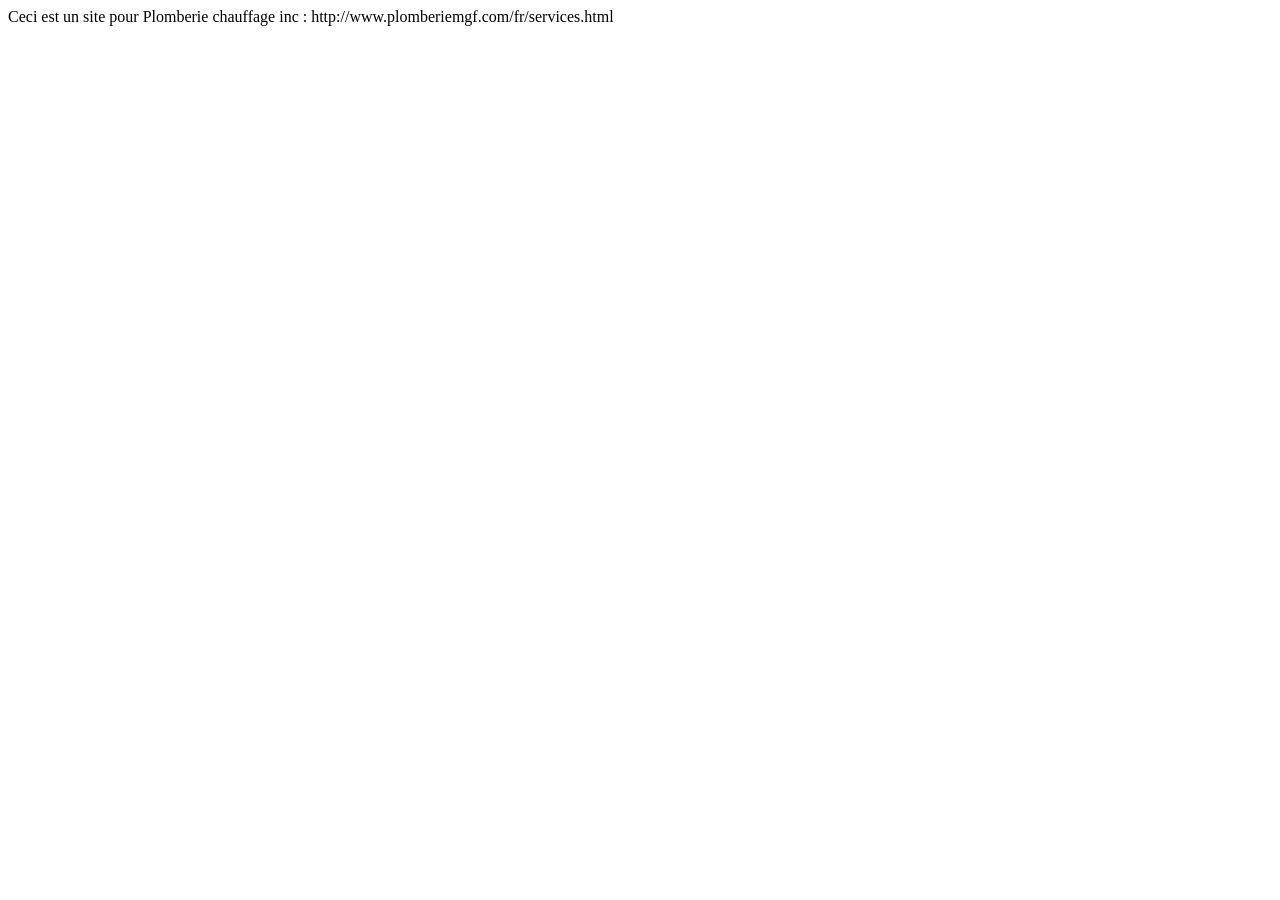
==== index.html @ c96b5747 "La base" ====
<!DOCTYPE html>
<html lang="en">
<head>
    <meta charset="UTF-8">
    <meta name="viewport" content="width=device-width, initial-scale=1.0">
    <title>Document</title>
    <link rel="stylesheet" href="index.css">
    
</head>
<body>
    Ceci est un site pour Plomberie chauffage inc : http://www.plomberiemgf.com/fr/services.html
<link rel="stylesheet" href="index.js">
</body>
</html>
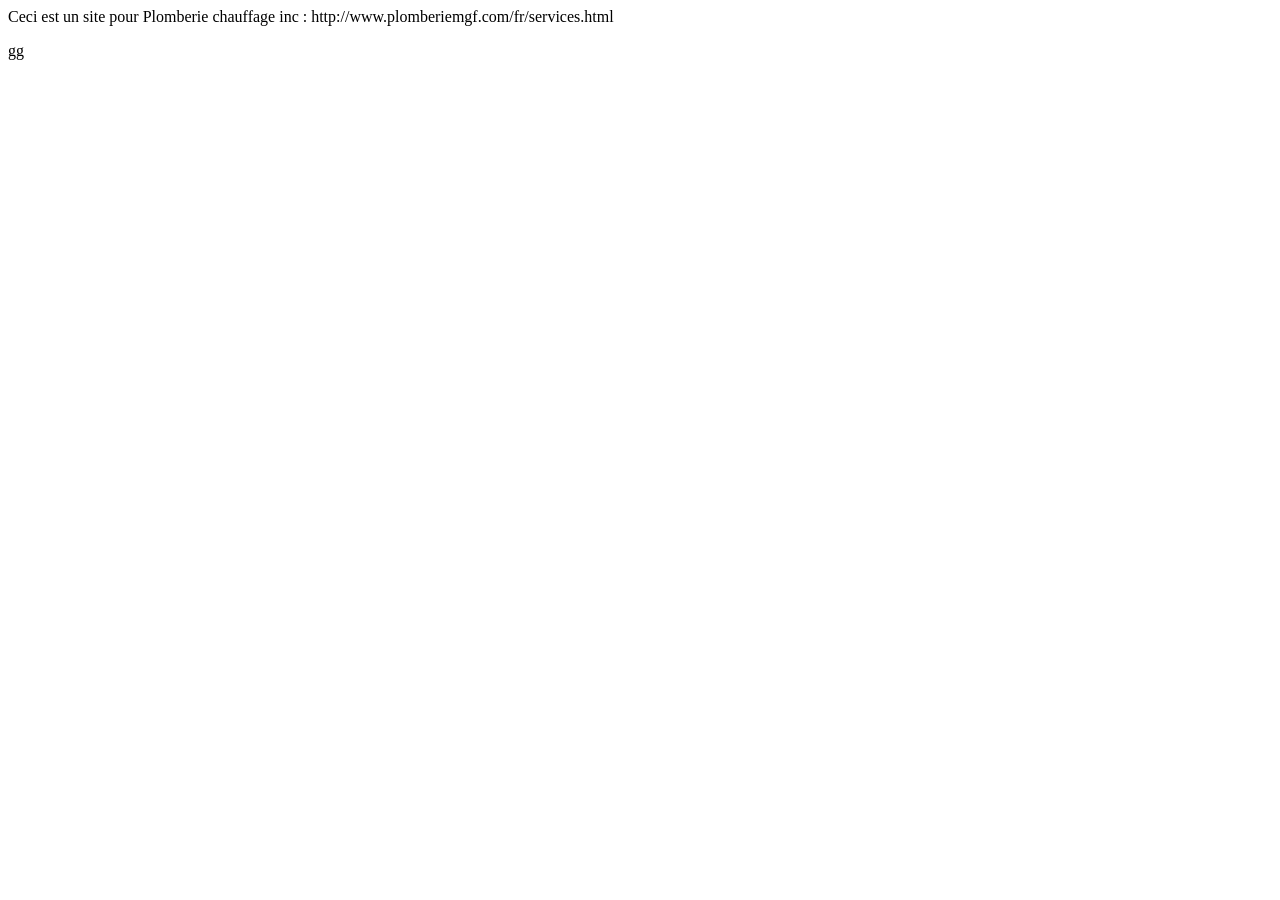
==== commit a20387b9: "test 1" ====
--- a/index.html
+++ b/index.html
@@ -10,5 +10,6 @@
 <body>
     Ceci est un site pour Plomberie chauffage inc : http://www.plomberiemgf.com/fr/services.html
 <link rel="stylesheet" href="index.js">
+<p>gg</p>
 </body>
 </html>
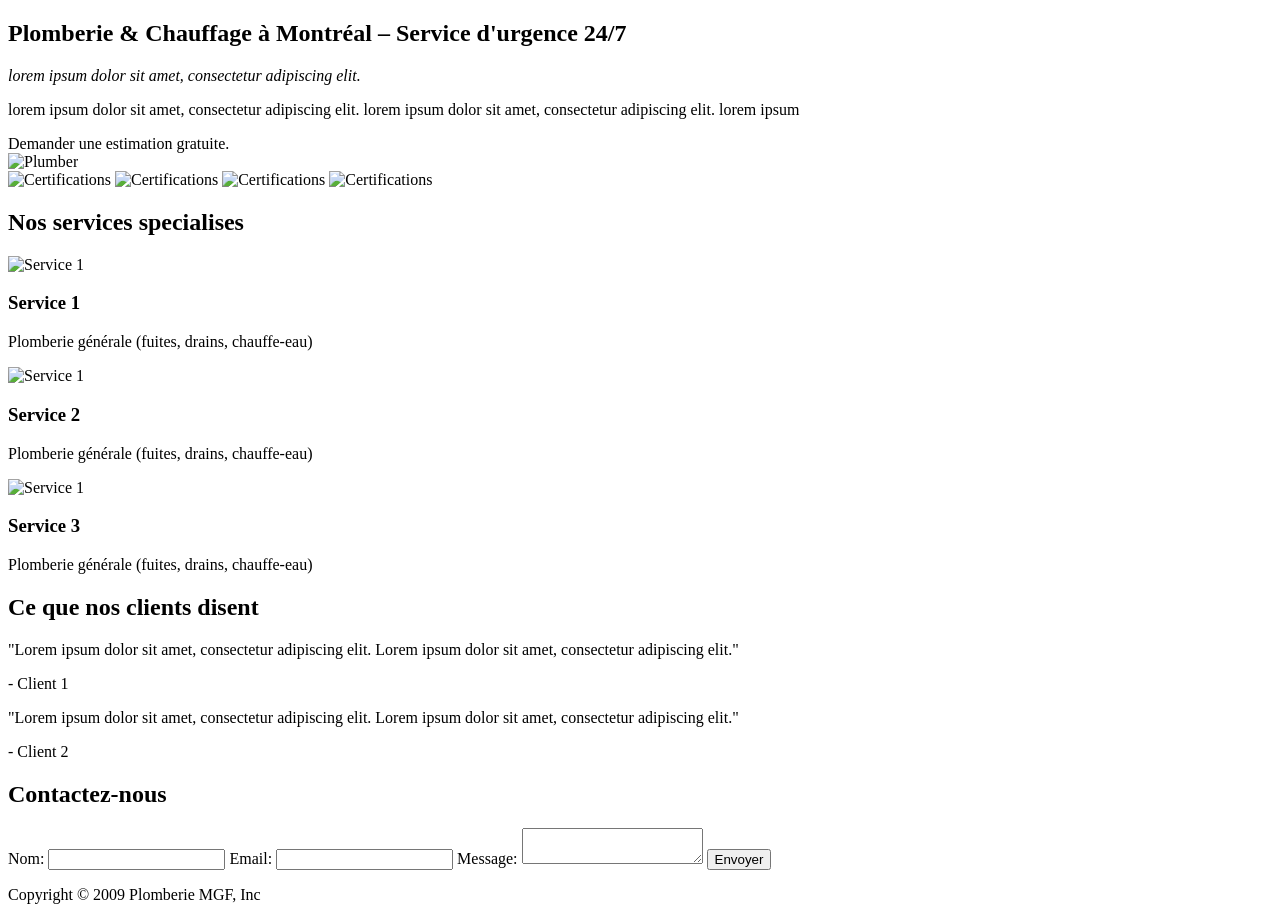
==== commit f45eae21: "Html Index recopie" ====
--- a/index.html
+++ b/index.html
@@ -1,15 +1,93 @@
-<!DOCTYPE html>
+﻿<!doctype html>
 <html lang="en">
-<head>
-    <meta charset="UTF-8">
-    <meta name="viewport" content="width=device-width, initial-scale=1.0">
+  <head>
+    <meta charset="UTF-8" />
+    <meta name="viewport" content="width=device-width, initial-scale=1.0" />
     <title>Document</title>
-    <link rel="stylesheet" href="index.css">
-    
-</head>
-<body>
-    Ceci est un site pour Plomberie chauffage inc : http://www.plomberiemgf.com/fr/services.html
-<link rel="stylesheet" href="index.js">
-<p>gg</p>
-</body>
-</html>+    <link rel="stylesheet" href="index.css" />
+  </head>
+  <body>
+    <!-- Information de base -->
+    <section class="information">
+      <h1>Plomberie & Chauffage à Montréal – Service d'urgence 24/7</h1>
+      <p>
+        <em> lorem ipsum dolor sit amet, consectetur adipiscing elit. </em>
+      </p>
+      <p>
+        lorem ipsum dolor sit amet, consectetur adipiscing elit. lorem ipsum
+        dolor sit amet, consectetur adipiscing elit. lorem ipsum
+      </p>
+      <div>Demander une estimation gratuite.</div>
+      <img src="images/plumber.jpg" alt="Plumber" />
+    </section>
+
+    <!-- Certifications -->
+    <div class="certifications">
+      <img src="images/certifications.jpg" alt="Certifications" />
+      <img src="images/certifications.jpg" alt="Certifications" />
+      <img src="images/certifications.jpg" alt="Certifications" />
+      <img src="images/certifications.jpg" alt="Certifications" />
+    </div>
+
+    <!-- Services -->
+    <div class="services">
+      <h2>Nos services specialises</h2>
+      <div class="service">
+        <img src="images/service1.jpg" alt="Service 1" />
+        <h3>Service 1</h3>
+        <p>Plomberie générale (fuites, drains, chauffe-eau)</p>
+      </div>
+      <div class="service">
+        <img src="images/service1.jpg" alt="Service 1" />
+        <h3>Service 2</h3>
+        <p>Plomberie générale (fuites, drains, chauffe-eau)</p>
+      </div>
+      <div class="service">
+        <img src="images/service1.jpg" alt="Service 1" />
+        <h3>Service 3</h3>
+        <p>Plomberie générale (fuites, drains, chauffe-eau)</p>
+      </div>
+    </div>
+
+    <!-- Temoignages -->
+    <div class="temoignages">
+      <h2>Ce que nos clients disent</h2>
+      <div class="temoignage">
+        <p>
+          "Lorem ipsum dolor sit amet, consectetur adipiscing elit. Lorem
+          ipsum dolor sit amet, consectetur adipiscing elit."
+        </p>
+        <p>- Client 1</p>
+      </div>
+      <div class="temoignage">
+        <p>
+          "Lorem ipsum dolor sit amet, consectetur adipiscing elit. Lorem
+          ipsum dolor sit amet, consectetur adipiscing elit."
+        </p>
+        <p>- Client 2</p>
+      </div>
+    </div>
+
+    <!-- Contact -->
+    <div class="contact">
+      <h2>Contactez-nous</h2>
+      <form>
+        <label for="name">Nom:</label>
+        <input type="text" id="name" name="name" required />
+
+        <label for="email">Email:</label>
+        <input type="email" id="email" name="email" required />
+
+        <label for="message">Message:</label>
+        <textarea id="message" name="message" required></textarea>
+
+        <button type="submit">Envoyer</button>
+      </form>
+    </div>
+
+    <!-- Footer -->
+    <footer>
+      <p>Copyright © 2009 Plomberie MGF, Inc</p>
+    <link rel="stylesheet" href="index.css" />
+  </body>
+</html>
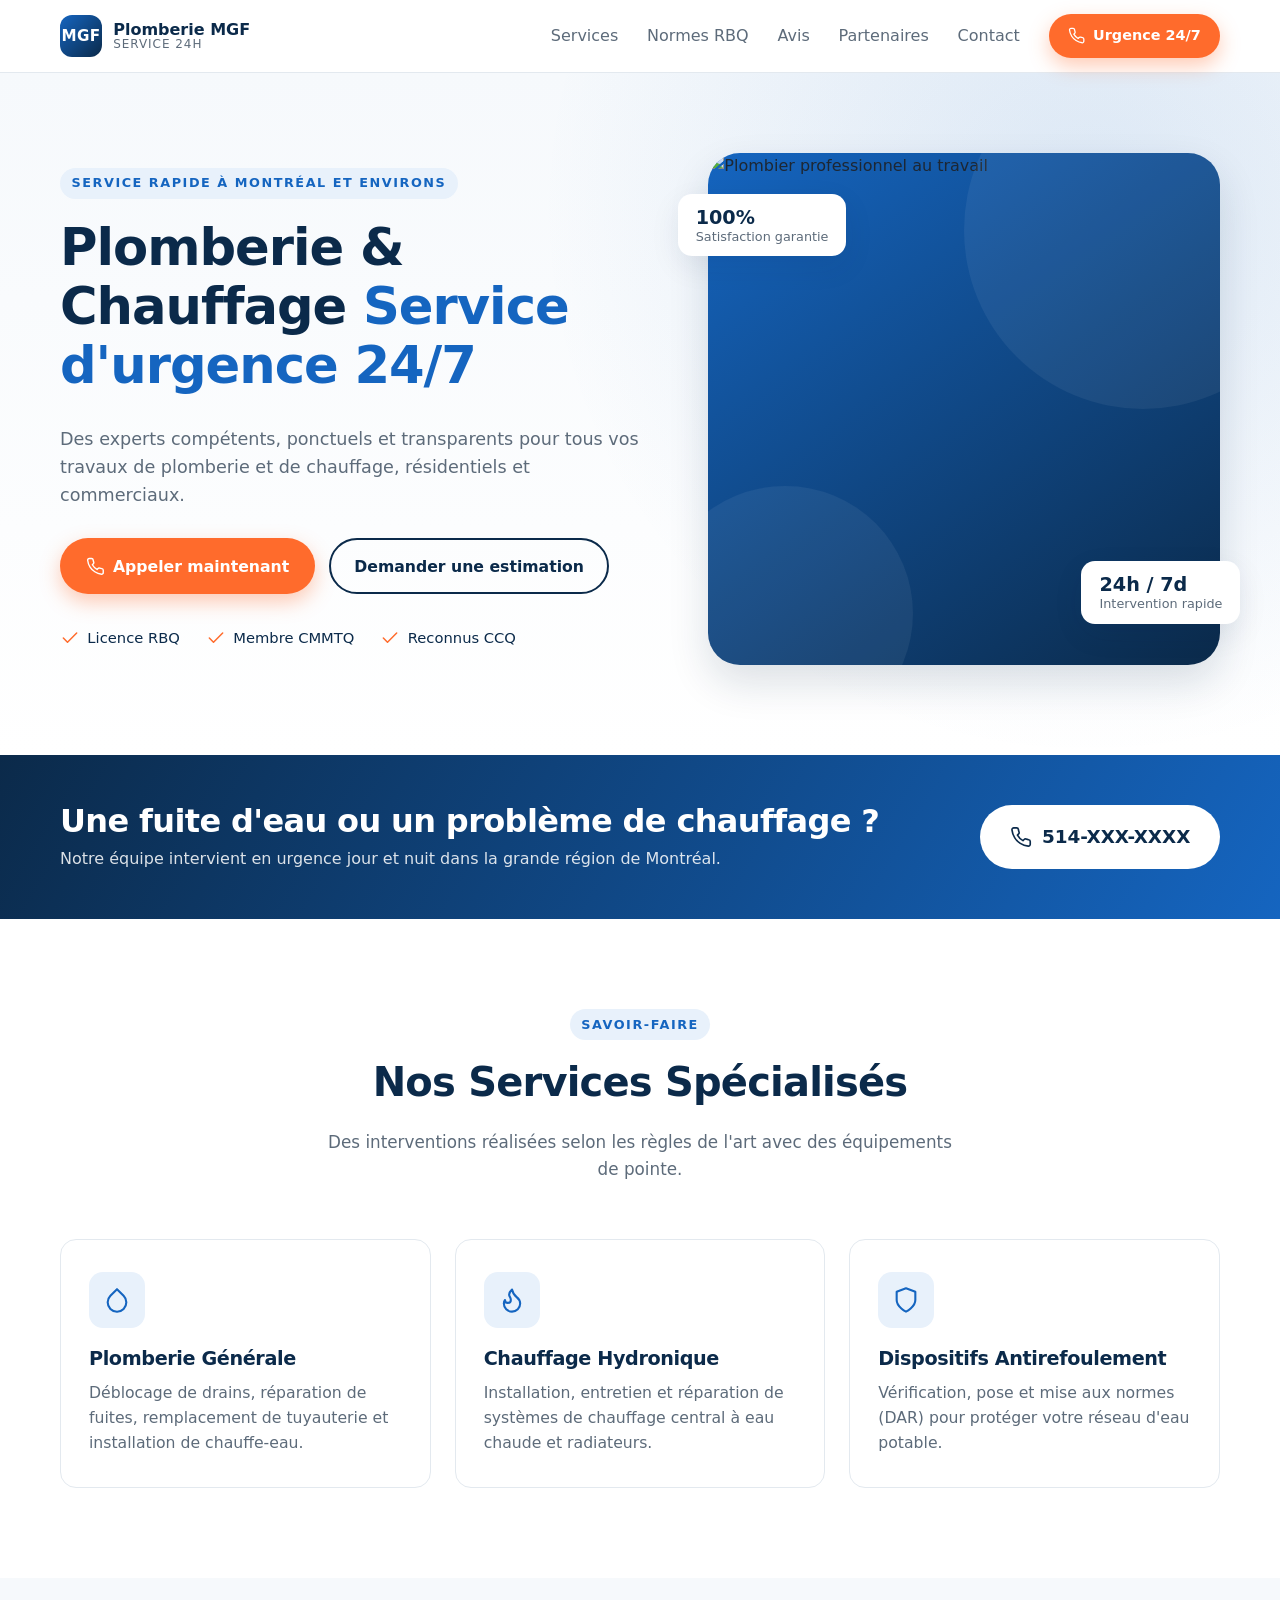
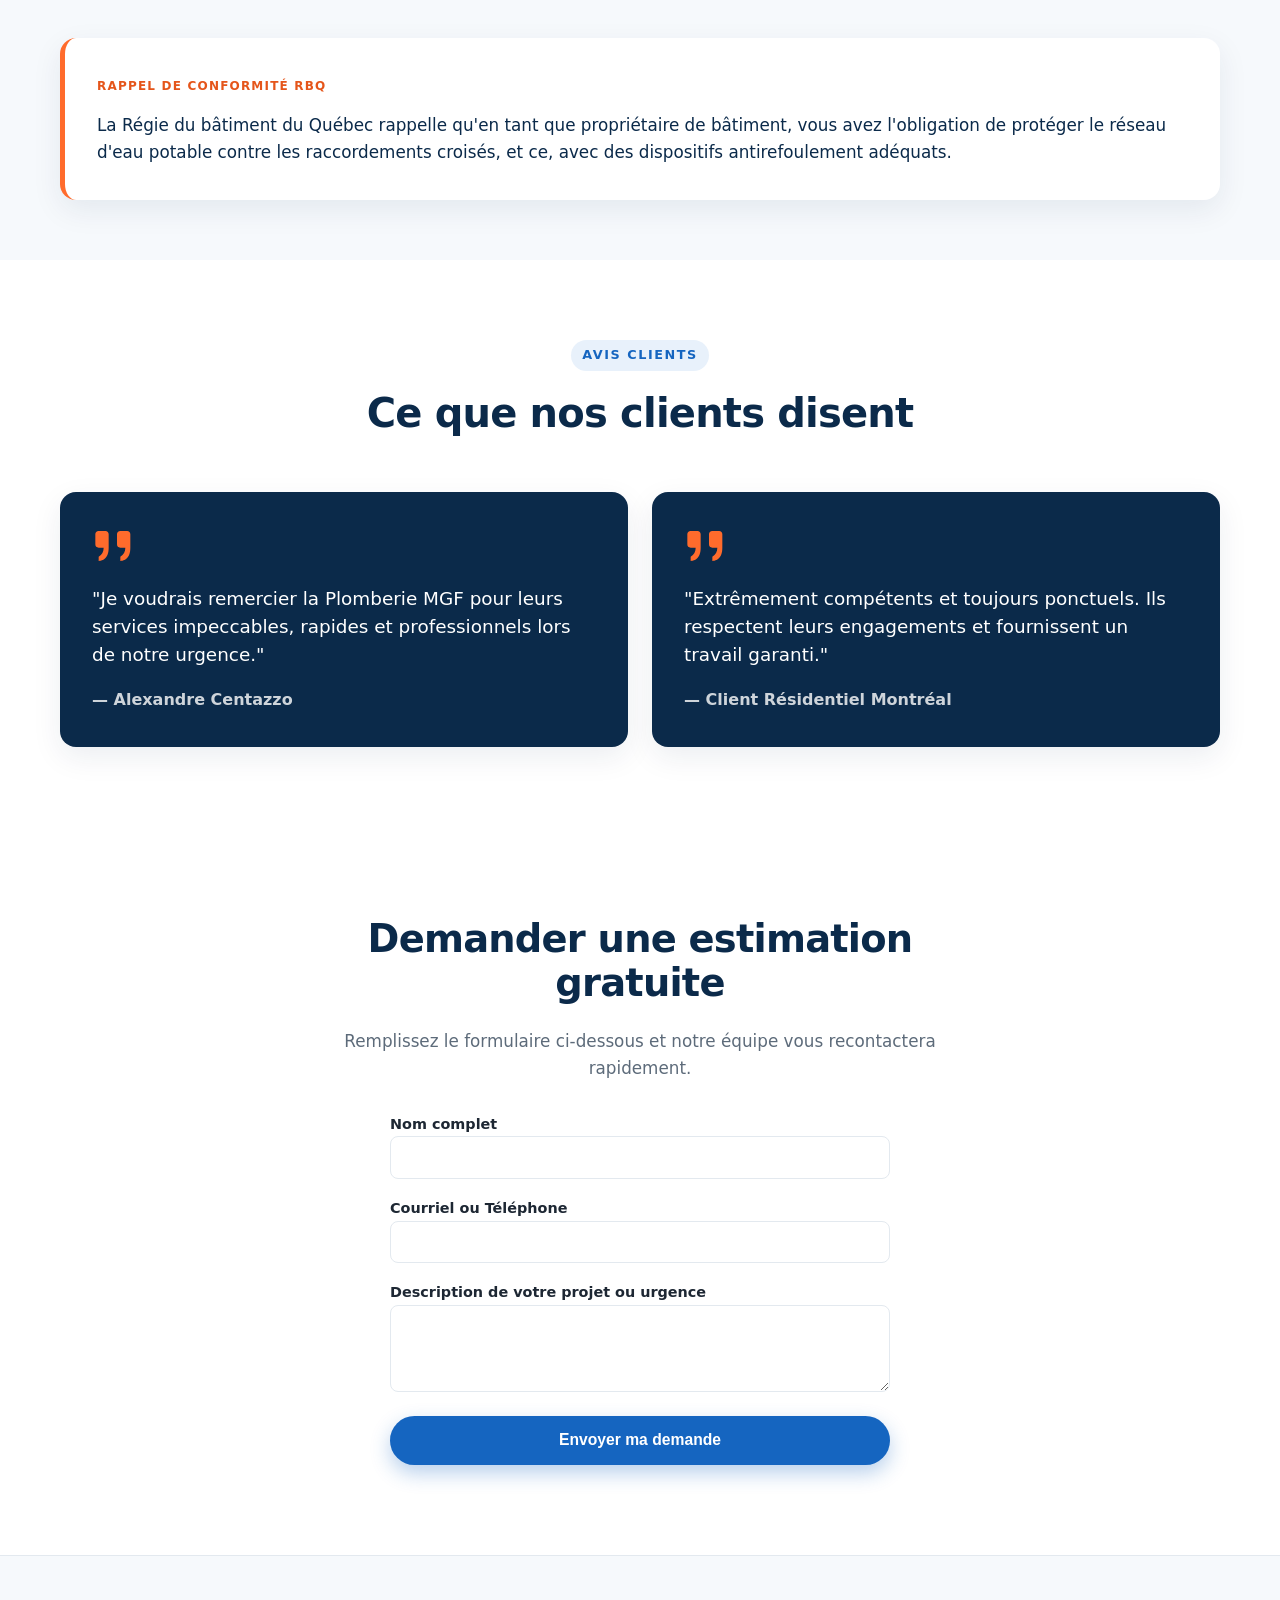
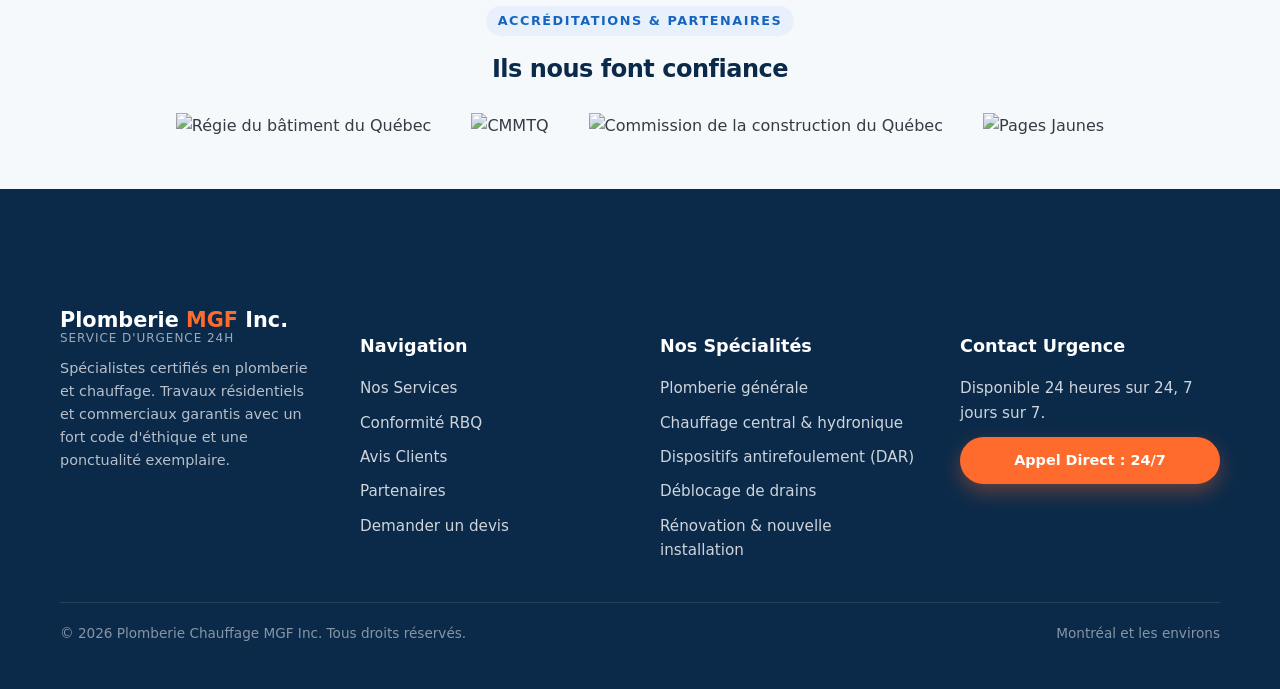
==== commit 7c234e2c: "V1-HTML et CSS" ====
--- a/index.html
+++ b/index.html
@@ -1,93 +1,566 @@
 ﻿<!doctype html>
-<html lang="en">
+<html lang="fr">
   <head>
     <meta charset="UTF-8" />
     <meta name="viewport" content="width=device-width, initial-scale=1.0" />
-    <title>Document</title>
-    <link rel="stylesheet" href="index.css" />
+    <title>Plomberie Chauffage MGF | Urgence 24/7 à Montréal</title>
+    <link rel="stylesheet" href="styles.css" />
   </head>
   <body>
-    <!-- Information de base -->
-    <section class="information">
-      <h1>Plomberie & Chauffage à Montréal – Service d'urgence 24/7</h1>
-      <p>
-        <em> lorem ipsum dolor sit amet, consectetur adipiscing elit. </em>
-      </p>
-      <p>
-        lorem ipsum dolor sit amet, consectetur adipiscing elit. lorem ipsum
-        dolor sit amet, consectetur adipiscing elit. lorem ipsum
-      </p>
-      <div>Demander une estimation gratuite.</div>
-      <img src="images/plumber.jpg" alt="Plumber" />
-    </section>
-
-    <!-- Certifications -->
-    <div class="certifications">
-      <img src="images/certifications.jpg" alt="Certifications" />
-      <img src="images/certifications.jpg" alt="Certifications" />
-      <img src="images/certifications.jpg" alt="Certifications" />
-      <img src="images/certifications.jpg" alt="Certifications" />
-    </div>
-
-    <!-- Services -->
-    <div class="services">
-      <h2>Nos services specialises</h2>
-      <div class="service">
-        <img src="images/service1.jpg" alt="Service 1" />
-        <h3>Service 1</h3>
-        <p>Plomberie générale (fuites, drains, chauffe-eau)</p>
-      </div>
-      <div class="service">
-        <img src="images/service1.jpg" alt="Service 1" />
-        <h3>Service 2</h3>
-        <p>Plomberie générale (fuites, drains, chauffe-eau)</p>
-      </div>
-      <div class="service">
-        <img src="images/service1.jpg" alt="Service 1" />
-        <h3>Service 3</h3>
-        <p>Plomberie générale (fuites, drains, chauffe-eau)</p>
-      </div>
-    </div>
-
-    <!-- Temoignages -->
-    <div class="temoignages">
-      <h2>Ce que nos clients disent</h2>
-      <div class="temoignage">
+    <!-- EN-TÊTE -->
+    <!-- EN-TÊTE -->
+    <header class="site-header">
+      <div class="container header-inner">
+        <a href="#" class="logo">
+          <div class="logo-mark">MGF</div>
+          <div class="logo-text">
+            Plomberie MGF
+            <small>Service 24H</small>
+          </div>
+        </a>
+
+        <input type="checkbox" id="menu-toggle" class="menu-toggle" />
+        <label for="menu-toggle" class="burger" aria-label="Menu">
+          <span></span>
+        </label>
+
+        <!-- Les liens de navigation redirigent vers les ID de chaque section -->
+        <nav class="nav">
+          <a href="services.html">Services</a>
+          <a href="#rbq">Normes RBQ</a>
+          <a href="#temoignages">Avis</a>
+          <a href="#partenaires">Partenaires</a>
+          <a href="#contact">Contact</a>
+          <a href="tel:5140000000" class="btn btn-accent nav-cta">
+            <svg viewBox="0 0 24 24">
+              <path
+                d="M22 16.92v3a2 2 0 0 1-2.18 2 19.79 19.79 0 0 1-8.63-3.07 19.5 19.5 0 0 1-6-6 19.79 19.79 0 0 1-3.07-8.67A2 2 0 0 1 4.11 2h3a2 2 0 0 1 2 1.72 12.84 12.84 0 0 0 .7 2.81 2 2 0 0 1-.45 2.11L8.09 9.91a16 16 0 0 0 6 6l1.27-1.27a2 2 0 0 1 2.11-.45 12.84 12.84 0 0 0 2.81.7A2 2 0 0 1 22 16.92z"
+              />
+            </svg>
+            Urgence 24/7
+          </a>
+        </nav>
+      </div>
+    </header>
+
+    <!-- HERO SECTION -->
+    <section class="hero">
+      <div class="container hero-inner">
+        <div class="hero-text">
+          <span class="eyebrow">Service rapide à Montréal et environs</span>
+          <h1>Plomberie & Chauffage <span>Service d'urgence 24/7</span></h1>
+          <p>
+            Des experts compétents, ponctuels et transparents pour tous vos
+            travaux de plomberie et de chauffage, résidentiels et commerciaux.
+          </p>
+          <div class="hero-actions">
+            <a href="tel:5140000000" class="btn btn-accent">
+              <svg viewBox="0 0 24 24">
+                <path
+                  d="M22 16.92v3a2 2 0 0 1-2.18 2 19.79 19.79 0 0 1-8.63-3.07 19.5 19.5 0 0 1-6-6 19.79 19.79 0 0 1-3.07-8.67A2 2 0 0 1 4.11 2h3a2 2 0 0 1 2 1.72 12.84 12.84 0 0 0 .7 2.81 2 2 0 0 1-.45 2.11L8.09 9.91a16 16 0 0 0 6 6l1.27-1.27a2 2 0 0 1 2.11-.45 12.84 12.84 0 0 0 2.81.7A2 2 0 0 1 22 16.92z"
+                />
+              </svg>
+              Appeler maintenant
+            </a>
+            <a href="#contact" class="btn btn-ghost">Demander une estimation</a>
+          </div>
+          <ul class="hero-badges">
+            <li>
+              <svg viewBox="0 0 24 24">
+                <polyline points="20 6 9 17 4 12" />
+              </svg>
+              Licence RBQ
+            </li>
+            <li>
+              <svg viewBox="0 0 24 24">
+                <polyline points="20 6 9 17 4 12" />
+              </svg>
+              Membre CMMTQ
+            </li>
+            <li>
+              <svg viewBox="0 0 24 24">
+                <polyline points="20 6 9 17 4 12" />
+              </svg>
+              Reconnus CCQ
+            </li>
+          </ul>
+        </div>
+
+        <div class="hero-visual">
+          <div class="hero-card">
+            <img
+              src="http://www.plomberiemgf.com/images/home_img.jpg"
+              alt="Plombier professionnel au travail"
+            />
+          </div>
+          <div class="float-card float-top">
+            <strong>100%</strong>
+            <span>Satisfaction garantie</span>
+          </div>
+          <div class="float-card float-bottom">
+            <strong>24h / 7d</strong>
+            <span>Intervention rapide</span>
+          </div>
+        </div>
+      </div>
+    </section>
+
+    <!-- BANDEAU D'URGENCE -->
+    <section class="emergency">
+      <div class="container emergency-inner">
+        <div>
+          <h2>Une fuite d'eau ou un problème de chauffage ?</h2>
+          <p>
+            Notre équipe intervient en urgence jour et nuit dans la grande
+            région de Montréal.
+          </p>
+        </div>
+        <a href="tel:5140000000" class="btn btn-light">
+          <svg viewBox="0 0 24 24">
+            <path
+              d="M22 16.92v3a2 2 0 0 1-2.18 2 19.79 19.79 0 0 1-8.63-3.07 19.5 19.5 0 0 1-6-6 19.79 19.79 0 0 1-3.07-8.67A2 2 0 0 1 4.11 2h3a2 2 0 0 1 2 1.72 12.84 12.84 0 0 0 .7 2.81 2 2 0 0 1-.45 2.11L8.09 9.91a16 16 0 0 0 6 6l1.27-1.27a2 2 0 0 1 2.11-.45 12.84 12.84 0 0 0 2.81.7A2 2 0 0 1 22 16.92z"
+            />
+          </svg>
+          514-XXX-XXXX
+        </a>
+      </div>
+    </section>
+
+    <!-- SERVICES -->
+    <section id="services" class="services">
+      <div class="container">
+        <div class="section-head">
+          <span class="eyebrow">Savoir-faire</span>
+          <h2>Nos Services Spécialisés</h2>
+          <p>
+            Des interventions réalisées selon les règles de l'art avec des
+            équipements de pointe.
+          </p>
+        </div>
+
+        <div class="grid">
+          <article class="card">
+            <div class="icon">
+              <svg viewBox="0 0 24 24">
+                <path d="M12 2.69l5.66 5.66a8 8 0 1 1-11.31 0z" />
+              </svg>
+            </div>
+            <h3>Plomberie Générale</h3>
+            <p>
+              Déblocage de drains, réparation de fuites, remplacement de
+              tuyauterie et installation de chauffe-eau.
+            </p>
+          </article>
+
+          <article class="card">
+            <div class="icon">
+              <svg viewBox="0 0 24 24">
+                <path
+                  d="M8.5 14.5A2.5 2.5 0 0 0 11 12c0-1.38-.5-2-1-3-1.072-2.143-.224-4.054 2-6 .5 2.5 2 4.9 4 6.5 2 1.6 3 3.5 3 5.5a7 7 0 1 1-14 0c0-1.153.433-2.294 1-3a2.5 2.5 0 0 0 2.5 2.5z"
+                />
+              </svg>
+            </div>
+            <h3>Chauffage Hydronique</h3>
+            <p>
+              Installation, entretien et réparation de systèmes de chauffage
+              central à eau chaude et radiateurs.
+            </p>
+          </article>
+
+          <article class="card">
+            <div class="icon">
+              <svg viewBox="0 0 24 24">
+                <path d="M12 22s8-4 8-10V5l-8-3-8 3v7c0 6 8 10 8 10z" />
+              </svg>
+            </div>
+            <h3>Dispositifs Antirefoulement</h3>
+            <p>
+              Vérification, pose et mise aux normes (DAR) pour protéger votre
+              réseau d'eau potable.
+            </p>
+          </article>
+        </div>
+      </div>
+    </section>
+
+    <!-- SECTION 1 SEPAREE : RAPPEL ET CONFORMITÉ RBQ -->
+    <section
+      id="rbq"
+      class="info"
+      style="padding: 60px 0; background: var(--bg)"
+    >
+      <div class="container">
+        <div class="notice">
+          <span class="notice-tag">Rappel de conformité RBQ</span>
+          <p>
+            La Régie du bâtiment du Québec rappelle qu'en tant que propriétaire
+            de bâtiment, vous avez l'obligation de protéger le réseau d'eau
+            potable contre les raccordements croisés, et ce, avec des
+            dispositifs antirefoulement adéquats.
+          </p>
+        </div>
+      </div>
+    </section>
+
+    <!-- SECTION 2 SEPAREE : AVIS CLIENTS / TÉMOIGNAGES -->
+    <section id="temoignages" style="padding: 80px 0; background: var(--white)">
+      <div class="container">
+        <div class="section-head">
+          <span class="eyebrow">Avis Clients</span>
+          <h2>Ce que nos clients disent</h2>
+        </div>
+        <div
+          style="
+            display: grid;
+            grid-template-columns: repeat(auto-fit, minmax(300px, 1fr));
+            gap: 24px;
+          "
+        >
+          <figure class="testimonial">
+            <svg class="quote-mark" viewBox="0 0 24 24">
+              <path
+                d="M3 21c3 0 7-1 7-8V5c0-1.25-.756-2.017-2-2H4c-1.25 0-2 .75-2 2v6c0 1.25.75 2 2 2h3c0 2.5-1 4-3 5.5V21zm13 0c3 0 7-1 7-8V5c0-1.25-.757-2.017-2-2h-4c-1.25 0-2 .75-2 2v6c0 1.25.75 2 2 2h3c0 2.5-1 4-3 5.5V21z"
+              />
+            </svg>
+            <blockquote>
+              "Je voudrais remercier la Plomberie MGF pour leurs services
+              impeccables, rapides et professionnels lors de notre urgence."
+            </blockquote>
+            <figcaption>Alexandre Centazzo</figcaption>
+          </figure>
+
+          <figure class="testimonial">
+            <svg class="quote-mark" viewBox="0 0 24 24">
+              <path
+                d="M3 21c3 0 7-1 7-8V5c0-1.25-.756-2.017-2-2H4c-1.25 0-2 .75-2 2v6c0 1.25.75 2 2 2h3c0 2.5-1 4-3 5.5V21zm13 0c3 0 7-1 7-8V5c0-1.25-.757-2.017-2-2h-4c-1.25 0-2 .75-2 2v6c0 1.25.75 2 2 2h3c0 2.5-1 4-3 5.5V21z"
+              />
+            </svg>
+            <blockquote>
+              "Extrêmement compétents et toujours ponctuels. Ils respectent
+              leurs engagements et fournissent un travail garanti."
+            </blockquote>
+            <figcaption>Client Résidentiel Montréal</figcaption>
+          </figure>
+        </div>
+      </div>
+    </section>
+
+    <!-- FORMULAIRE DE CONTACT -->
+    <section id="contact" class="cta">
+      <div class="container cta-inner">
+        <h2>Demander une estimation gratuite</h2>
         <p>
-          "Lorem ipsum dolor sit amet, consectetur adipiscing elit. Lorem
-          ipsum dolor sit amet, consectetur adipiscing elit."
+          Remplissez le formulaire ci-dessous et notre équipe vous recontactera
+          rapidement.
         </p>
-        <p>- Client 1</p>
-      </div>
-      <div class="temoignage">
-        <p>
-          "Lorem ipsum dolor sit amet, consectetur adipiscing elit. Lorem
-          ipsum dolor sit amet, consectetur adipiscing elit."
-        </p>
-        <p>- Client 2</p>
-      </div>
-    </div>
-
-    <!-- Contact -->
-    <div class="contact">
-      <h2>Contactez-nous</h2>
-      <form>
-        <label for="name">Nom:</label>
-        <input type="text" id="name" name="name" required />
-
-        <label for="email">Email:</label>
-        <input type="email" id="email" name="email" required />
-
-        <label for="message">Message:</label>
-        <textarea id="message" name="message" required></textarea>
-
-        <button type="submit">Envoyer</button>
-      </form>
-    </div>
-
-    <!-- Footer -->
-    <footer>
-      <p>Copyright © 2009 Plomberie MGF, Inc</p>
-    <link rel="stylesheet" href="index.css" />
+
+        <form
+          style="
+            display: grid;
+            gap: 1rem;
+            text-align: left;
+            max-width: 500px;
+            margin: 0 auto;
+          "
+        >
+          <div>
+            <label for="name" style="font-weight: 600; font-size: 0.9rem"
+              >Nom complet</label
+            >
+            <input
+              type="text"
+              id="name"
+              name="name"
+              required
+              style="
+                width: 100%;
+                padding: 0.8rem;
+                border-radius: 8px;
+                border: 1px solid var(--line);
+                font-family: inherit;
+              "
+            />
+          </div>
+
+          <div>
+            <label for="email" style="font-weight: 600; font-size: 0.9rem"
+              >Courriel ou Téléphone</label
+            >
+            <input
+              type="email"
+              id="email"
+              name="email"
+              required
+              style="
+                width: 100%;
+                padding: 0.8rem;
+                border-radius: 8px;
+                border: 1px solid var(--line);
+                font-family: inherit;
+              "
+            />
+          </div>
+
+          <div>
+            <label for="message" style="font-weight: 600; font-size: 0.9rem"
+              >Description de votre projet ou urgence</label
+            >
+            <textarea
+              id="message"
+              name="message"
+              rows="4"
+              required
+              style="
+                width: 100%;
+                padding: 0.8rem;
+                border-radius: 8px;
+                border: 1px solid var(--line);
+                font-family: inherit;
+              "
+            ></textarea>
+          </div>
+
+          <button
+            type="submit"
+            class="btn btn-primary"
+            style="justify-content: center; width: 100%"
+          >
+            Envoyer ma demande
+          </button>
+        </form>
+      </div>
+    </section>
+
+    <!-- SECTION PARTENAIRES ET ACCRÉDITATIONS (JUSTE AVANT LE FOOTER) -->
+    <section
+      id="partenaires"
+      style="
+        padding: 50px 0;
+        background: var(--bg);
+        border-top: 1px solid var(--line);
+      "
+    >
+      <div class="container">
+        <div class="section-head" style="margin-bottom: 30px">
+          <span class="eyebrow">Accréditations & Partenaires</span>
+          <h3 style="font-size: 1.5rem">Ils nous font confiance</h3>
+        </div>
+        <div
+          style="
+            display: flex;
+            flex-wrap: wrap;
+            justify-content: center;
+            align-items: center;
+            gap: 40px;
+            filter: grayscale(20%);
+            opacity: 0.9;
+          "
+        >
+          <img
+            src="http://www.plomberiemgf.com/images/logo_rbq.jpg"
+            alt="Régie du bâtiment du Québec"
+            style="max-height: 60px; object-fit: contain"
+          />
+          <img
+            src="http://www.plomberiemgf.com/images/logo_cmmtq.jpg"
+            alt="CMMTQ"
+            style="max-height: 60px; object-fit: contain"
+          />
+          <img
+            src="http://www.plomberiemgf.com/images/logo_ccq.jpg"
+            alt="Commission de la construction du Québec"
+            style="max-height: 60px; object-fit: contain"
+          />
+          <img
+            src="http://www.plomberiemgf.com/images/yellowpages.jpg"
+            alt="Pages Jaunes"
+            style="max-height: 60px; object-fit: contain"
+          />
+        </div>
+      </div>
+    </section>
+
+    <!-- NOUVEAU PIED DE PAGE MODERNE ET ÉLÉGANT -->
+    <footer class="site-footer">
+      <div class="container" style="padding: 60px 0 30px">
+        <div
+          style="
+            display: grid;
+            grid-template-columns: repeat(auto-fit, minmax(220px, 1fr));
+            gap: 40px;
+            margin-bottom: 40px;
+          "
+        >
+          <!-- Colonne 1 : Entreprise -->
+          <div>
+            <div
+              class="logo-text"
+              style="
+                color: var(--white);
+                font-size: 1.3rem;
+                margin-bottom: 12px;
+              "
+            >
+              Plomberie <span style="color: var(--accent)">MGF</span> Inc.
+              <small style="color: rgba(255, 255, 255, 0.6)"
+                >Service d'urgence 24H</small
+              >
+            </div>
+            <p
+              style="
+                font-size: 0.9rem;
+                line-height: 1.6;
+                color: rgba(255, 255, 255, 0.7);
+              "
+            >
+              Spécialistes certifiés en plomberie et chauffage. Travaux
+              résidentiels et commerciaux garantis avec un fort code d'éthique
+              et une ponctualité exemplaire.
+            </p>
+          </div>
+
+          <!-- Colonne 2 : Liens rapides -->
+          <div>
+            <h4
+              style="
+                color: var(--white);
+                font-size: 1.1rem;
+                margin-bottom: 16px;
+              "
+            >
+              Navigation
+            </h4>
+            <ul
+              style="
+                list-style: none;
+                padding: 0;
+                margin: 0;
+                display: grid;
+                gap: 10px;
+                font-size: 0.95rem;
+              "
+            >
+              <li>
+                <a
+                  href="#services"
+                  style="color: rgba(255, 255, 255, 0.8); text-decoration: none"
+                  >Nos Services</a
+                >
+              </li>
+              <li>
+                <a
+                  href="#rbq"
+                  style="color: rgba(255, 255, 255, 0.8); text-decoration: none"
+                  >Conformité RBQ</a
+                >
+              </li>
+              <li>
+                <a
+                  href="#temoignages"
+                  style="color: rgba(255, 255, 255, 0.8); text-decoration: none"
+                  >Avis Clients</a
+                >
+              </li>
+              <li>
+                <a
+                  href="#partenaires"
+                  style="color: rgba(255, 255, 255, 0.8); text-decoration: none"
+                  >Partenaires</a
+                >
+              </li>
+              <li>
+                <a
+                  href="#contact"
+                  style="color: rgba(255, 255, 255, 0.8); text-decoration: none"
+                  >Demander un devis</a
+                >
+              </li>
+            </ul>
+          </div>
+
+          <!-- Colonne 3 : Services -->
+          <div>
+            <h4
+              style="
+                color: var(--white);
+                font-size: 1.1rem;
+                margin-bottom: 16px;
+              "
+            >
+              Nos Spécialités
+            </h4>
+            <ul
+              style="
+                list-style: none;
+                padding: 0;
+                margin: 0;
+                display: grid;
+                gap: 10px;
+                font-size: 0.95rem;
+                color: rgba(255, 255, 255, 0.8);
+              "
+            >
+              <li>Plomberie générale</li>
+              <li>Chauffage central & hydronique</li>
+              <li>Dispositifs antirefoulement (DAR)</li>
+              <li>Déblocage de drains</li>
+              <li>Rénovation & nouvelle installation</li>
+            </ul>
+          </div>
+
+          <!-- Colonne 4 : Contact -->
+          <div>
+            <h4
+              style="
+                color: var(--white);
+                font-size: 1.1rem;
+                margin-bottom: 16px;
+              "
+            >
+              Contact Urgence
+            </h4>
+            <p
+              style="
+                font-size: 0.95rem;
+                color: rgba(255, 255, 255, 0.8);
+                margin-bottom: 12px;
+              "
+            >
+              Disponible 24 heures sur 24, 7 jours sur 7.
+            </p>
+            <a
+              href="tel:5140000000"
+              class="btn btn-accent"
+              style="
+                display: inline-flex;
+                width: 100%;
+                justify-content: center;
+                font-size: 0.9rem;
+                padding: 0.7em 1em;
+              "
+            >
+              Appel Direct : 24/7
+            </a>
+          </div>
+        </div>
+
+        <!-- Bas de page copyright -->
+        <div
+          style="
+            border-top: 1px solid rgba(255, 255, 255, 0.1);
+            padding-top: 20px;
+            display: flex;
+            flex-wrap: wrap;
+            justify-content: space-between;
+            align-items: center;
+            font-size: 0.85rem;
+            color: rgba(255, 255, 255, 0.5);
+          "
+        >
+          <p>© 2026 Plomberie Chauffage MGF Inc. Tous droits réservés.</p>
+          <p>Montréal et les environs</p>
+        </div>
+      </div>
+    </footer>
   </body>
 </html>
--- a/styles.css
+++ b/styles.css
@@ -0,0 +1,366 @@
+/* ==========================================================
+   Plomberie Chauffage MGF — page Services
+   ========================================================== */
+
+:root {
+    --navy: #0b2a4a;
+    --blue: #1565c0;
+    --blue-soft: #e8f1fb;
+    --accent: #ff6b2c;
+    --accent-dark: #e5551a;
+    --text: #1d2733;
+    --muted: #5d6b7a;
+    --line: #e3e9ef;
+    --bg: #f6f9fc;
+    --white: #ffffff;
+    --radius: 16px;
+    --shadow: 0 10px 30px rgba(11, 42, 74, 0.08);
+    --shadow-hover: 0 18px 40px rgba(11, 42, 74, 0.14);
+}
+
+*, *::before, *::after { box-sizing: border-box; }
+
+html { scroll-behavior: smooth; }
+
+body {
+    margin: 0;
+    font-family: "Inter", system-ui, -apple-system, "Segoe UI", Roboto, sans-serif;
+    color: var(--text);
+    background: var(--white);
+    line-height: 1.6;
+    -webkit-font-smoothing: antialiased;
+}
+
+img { max-width: 100%; display: block; }
+
+a { color: inherit; text-decoration: none; }
+
+h1, h2, h3 { line-height: 1.15; margin: 0 0 .6em; color: var(--navy); letter-spacing: -0.02em; }
+
+p { margin: 0 0 1em; }
+
+.container {
+    width: min(1160px, 100% - 40px);
+    margin-inline: auto;
+}
+
+svg {
+    fill: none;
+    stroke: currentColor;
+    stroke-width: 1.8;
+    stroke-linecap: round;
+    stroke-linejoin: round;
+}
+
+/* ---------- Boutons ---------- */
+.btn {
+    display: inline-flex;
+    align-items: center;
+    gap: .55em;
+    padding: .85em 1.5em;
+    border-radius: 999px;
+    font-weight: 600;
+    font-size: .98rem;
+    border: 2px solid transparent;
+    cursor: pointer;
+    transition: transform .2s, background .2s, box-shadow .2s, color .2s;
+}
+.btn svg { width: 1.2em; height: 1.2em; }
+.btn:hover { transform: translateY(-2px); }
+
+.btn-primary { background: var(--blue); color: var(--white); box-shadow: 0 8px 20px rgba(21, 101, 192, .3); }
+.btn-primary:hover { background: #0f52a0; }
+
+.btn-accent { background: var(--accent); color: var(--white); box-shadow: 0 8px 20px rgba(255, 107, 44, .35); }
+.btn-accent:hover { background: var(--accent-dark); }
+
+.btn-ghost { border-color: var(--navy); color: var(--navy); background: transparent; }
+.btn-ghost:hover { background: var(--navy); color: var(--white); }
+
+.btn-light { background: var(--white); color: var(--navy); font-size: 1.15rem; }
+.btn-light:hover { background: var(--blue-soft); }
+
+.eyebrow {
+    display: inline-block;
+    font-size: .8rem;
+    font-weight: 700;
+    letter-spacing: .12em;
+    text-transform: uppercase;
+    color: var(--blue);
+    background: var(--blue-soft);
+    padding: .4em .9em;
+    border-radius: 999px;
+    margin-bottom: 1.2rem;
+}
+
+/* ---------- En-tête ---------- */
+.site-header {
+    position: sticky;
+    top: 0;
+    z-index: 50;
+    background: rgba(255, 255, 255, .9);
+    backdrop-filter: blur(12px);
+    border-bottom: 1px solid var(--line);
+}
+.header-inner {
+    display: flex;
+    align-items: center;
+    justify-content: space-between;
+    height: 72px;
+}
+
+.logo { display: inline-flex; align-items: center; gap: .7rem; }
+.logo-mark {
+    display: grid;
+    place-items: center;
+    width: 42px; height: 42px;
+    border-radius: 12px;
+    background: linear-gradient(135deg, var(--blue), var(--navy));
+    color: var(--white);
+    font-weight: 800;
+    font-size: .95rem;
+    letter-spacing: .02em;
+}
+.logo-text { font-weight: 800; color: var(--navy); line-height: 1.1; }
+.logo-text small { display: block; font-weight: 500; font-size: .75rem; color: var(--muted); letter-spacing: .08em; text-transform: uppercase; }
+
+.nav { display: flex; align-items: center; gap: 1.8rem; }
+.nav a:not(.btn) { font-weight: 500; color: var(--muted); position: relative; padding: .3em 0; transition: color .2s; }
+.nav a:not(.btn):hover,
+.nav a.active { color: var(--navy); }
+.nav a.active::after {
+    content: "";
+    position: absolute; left: 0; right: 0; bottom: -4px;
+    height: 3px; border-radius: 3px; background: var(--accent);
+}
+.nav-cta { padding: .6em 1.2em; font-size: .9rem; }
+
+.menu-toggle { display: none; }
+.burger { display: none; }
+
+/* ---------- Hero ---------- */
+.hero {
+    background:
+        radial-gradient(circle at 85% 20%, rgba(21, 101, 192, .12), transparent 45%),
+        linear-gradient(180deg, var(--bg), var(--white));
+    padding: 80px 0 90px;
+}
+.hero-inner {
+    display: grid;
+    grid-template-columns: 1.15fr 1fr;
+    gap: 60px;
+    align-items: center;
+}
+.hero h1 { font-size: clamp(2rem, 4.2vw, 3.2rem); font-weight: 800; }
+.hero h1 span { color: var(--blue); }
+.hero-text > p { font-size: 1.1rem; color: var(--muted); max-width: 56ch; }
+
+.hero-actions { display: flex; flex-wrap: wrap; gap: 14px; margin: 1.8rem 0 2rem; }
+
+.hero-badges {
+    list-style: none; margin: 0; padding: 0;
+    display: flex; flex-wrap: wrap; gap: 12px 26px;
+    font-size: .92rem; font-weight: 500; color: var(--navy);
+}
+.hero-badges li { display: inline-flex; align-items: center; gap: .5em; }
+.hero-badges svg { width: 20px; height: 20px; color: var(--accent); }
+
+.hero-visual { position: relative; }
+.hero-card {
+    aspect-ratio: 1 / 1;
+    border-radius: 32px;
+    background: linear-gradient(145deg, var(--blue), var(--navy));
+    display: grid; place-items: center;
+    box-shadow: var(--shadow-hover);
+    overflow: hidden;
+    position: relative;
+}
+.hero-card::before,
+.hero-card::after {
+    content: ""; position: absolute; border-radius: 50%;
+    background: rgba(255, 255, 255, .06);
+}
+.hero-card::before { width: 70%; height: 70%; top: -20%; right: -20%; }
+.hero-card::after { width: 50%; height: 50%; bottom: -15%; left: -10%; }
+.hero-card img { width: 100%; height: 100%; object-fit: cover; }
+.hero-illustration { width: 52%; fill: rgba(255, 255, 255, .95); stroke: none; position: relative; z-index: 1; }
+.hero-illustration .shine { fill: none; stroke: var(--blue); stroke-width: 7; opacity: .5; }
+
+.float-card {
+    position: absolute;
+    background: var(--white);
+    border-radius: 14px;
+    padding: 12px 18px;
+    box-shadow: var(--shadow);
+    display: flex; flex-direction: column;
+    line-height: 1.2;
+}
+.float-card strong { font-size: 1.2rem; color: var(--navy); }
+.float-card span { font-size: .8rem; color: var(--muted); }
+.float-top { top: 8%; left: -6%; }
+.float-bottom { bottom: 8%; right: -4%; }
+
+/* ---------- Services ---------- */
+.services { padding: 90px 0; background: var(--white); }
+
+.section-head { text-align: center; max-width: 640px; margin: 0 auto 56px; }
+.section-head h2 { font-size: clamp(1.8rem, 3.2vw, 2.5rem); font-weight: 800; }
+.section-head p { color: var(--muted); font-size: 1.05rem; }
+
+.grid {
+    display: grid;
+    grid-template-columns: repeat(3, 1fr);
+    gap: 24px;
+}
+
+.card {
+    background: var(--white);
+    border: 1px solid var(--line);
+    border-radius: var(--radius);
+    padding: 32px 28px;
+    transition: transform .25s, box-shadow .25s, border-color .25s;
+    position: relative;
+    overflow: hidden;
+}
+.card::before {
+    content: "";
+    position: absolute; left: 0; top: 0; right: 0; height: 4px;
+    background: linear-gradient(90deg, var(--blue), var(--accent));
+    transform: scaleX(0); transform-origin: left;
+    transition: transform .3s;
+}
+.card:hover { transform: translateY(-6px); box-shadow: var(--shadow-hover); border-color: transparent; }
+.card:hover::before { transform: scaleX(1); }
+
+.icon {
+    width: 56px; height: 56px;
+    border-radius: 14px;
+    background: var(--blue-soft);
+    color: var(--blue);
+    display: grid; place-items: center;
+    margin-bottom: 20px;
+    transition: background .25s, color .25s;
+}
+.icon svg { width: 28px; height: 28px; }
+.card:hover .icon { background: var(--blue); color: var(--white); }
+
+.card h3 { font-size: 1.2rem; font-weight: 700; margin-bottom: .5em; }
+.card p { color: var(--muted); font-size: .98rem; margin: 0; }
+
+.more { text-align: center; margin-top: 52px; }
+
+/* ---------- Bandeau urgence ---------- */
+.emergency {
+    background: linear-gradient(120deg, var(--navy), var(--blue));
+    color: var(--white);
+    padding: 48px 0;
+}
+.emergency-inner {
+    display: flex; align-items: center; justify-content: space-between;
+    gap: 24px; flex-wrap: wrap;
+}
+.emergency h2 { color: var(--white); font-size: clamp(1.4rem, 2.6vw, 2rem); margin-bottom: .2em; }
+.emergency p { margin: 0; opacity: .85; }
+
+/* ---------- Info RBQ + témoignage ---------- */
+.info { padding: 90px 0; background: var(--bg); }
+.info-grid { display: grid; grid-template-columns: 1fr 1fr; gap: 28px; align-items: stretch; }
+
+.notice {
+    background: var(--white);
+    border-left: 5px solid var(--accent);
+    border-radius: var(--radius);
+    padding: 34px 32px;
+    box-shadow: var(--shadow);
+}
+.notice-tag {
+    display: inline-block;
+    font-size: .75rem; font-weight: 700; letter-spacing: .1em; text-transform: uppercase;
+    color: var(--accent-dark); margin-bottom: 1rem;
+}
+.notice p { margin: 0; font-size: 1.05rem; font-weight: 500; color: var(--navy); }
+
+.testimonial {
+    margin: 0;
+    background: var(--navy);
+    color: var(--white);
+    border-radius: var(--radius);
+    padding: 34px 32px;
+    position: relative;
+    box-shadow: var(--shadow);
+}
+.quote-mark { width: 40px; height: 40px; fill: var(--accent); stroke: none; margin-bottom: 12px; }
+.testimonial blockquote { margin: 0 0 1.2rem; font-size: 1.15rem; font-weight: 500; line-height: 1.5; }
+.testimonial figcaption { font-weight: 700; opacity: .8; }
+.testimonial figcaption::before { content: "— "; }
+
+/* ---------- Appel à l'action ---------- */
+.cta { padding: 90px 0; text-align: center; background: var(--white); }
+.cta-inner { max-width: 640px; }
+.cta h2 { font-size: clamp(1.8rem, 3.2vw, 2.4rem); font-weight: 800; }
+.cta p { color: var(--muted); font-size: 1.05rem; margin-bottom: 1.8rem; }
+
+/* ---------- Pied de page ---------- */
+.site-footer { background: var(--navy); color: rgba(255, 255, 255, .8); padding: 60px 0 0; }
+.footer-inner {
+    display: flex; justify-content: space-between; gap: 40px; flex-wrap: wrap;
+    padding-bottom: 40px;
+}
+.footer-brand { max-width: 380px; }
+.footer-brand .logo-text { color: var(--white); }
+.footer-brand .logo-text small { color: rgba(255, 255, 255, .6); }
+.footer-brand p { margin-top: 1rem; font-size: .95rem; }
+
+.footer-nav { display: flex; flex-direction: column; gap: .6rem; }
+.footer-nav a { transition: color .2s; }
+.footer-nav a:hover { color: var(--accent); }
+
+.footer-bottom { border-top: 1px solid rgba(255, 255, 255, .12); padding: 20px 0; font-size: .85rem; }
+.footer-bottom p { margin: 0; opacity: .7; }
+
+/* ---------- Responsive ---------- */
+@media (max-width: 960px) {
+    .hero-inner { grid-template-columns: 1fr; gap: 50px; }
+    .hero-visual { max-width: 420px; margin-inline: auto; width: 100%; }
+    .float-top { left: -2%; }
+    .float-bottom { right: -2%; }
+    .grid { grid-template-columns: repeat(2, 1fr); }
+    .info-grid { grid-template-columns: 1fr; }
+}
+
+@media (max-width: 760px) {
+    .burger {
+        display: flex; flex-direction: column; justify-content: center; gap: 5px;
+        width: 42px; height: 42px; cursor: pointer; padding: 10px;
+    }
+    .burger span, .burger span::before, .burger span::after {
+        display: block; height: 2px; width: 100%;
+        background: var(--navy); border-radius: 2px; position: relative;
+        transition: transform .25s, opacity .25s;
+    }
+    .burger span::before, .burger span::after { content: ""; position: absolute; left: 0; }
+    .burger span::before { top: -7px; }
+    .burger span::after { top: 7px; }
+
+    .nav {
+        position: absolute; top: 72px; left: 0; right: 0;
+        flex-direction: column; align-items: stretch; gap: 0;
+        background: var(--white);
+        border-bottom: 1px solid var(--line);
+        max-height: 0; overflow: hidden;
+        transition: max-height .3s ease;
+    }
+    .nav a:not(.btn) { padding: 16px 20px; border-top: 1px solid var(--line); }
+    .nav a.active::after { display: none; }
+    .nav-cta { margin: 16px 20px; justify-content: center; }
+    .menu-toggle:checked ~ .nav { max-height: 460px; }
+
+    .hero { padding: 50px 0 60px; }
+    .services, .info, .cta { padding: 64px 0; }
+    .grid { grid-template-columns: 1fr; }
+    .emergency-inner { flex-direction: column; align-items: flex-start; }
+}
+
+@media (prefers-reduced-motion: reduce) {
+    * { transition: none !important; scroll-behavior: auto !important; }
+}
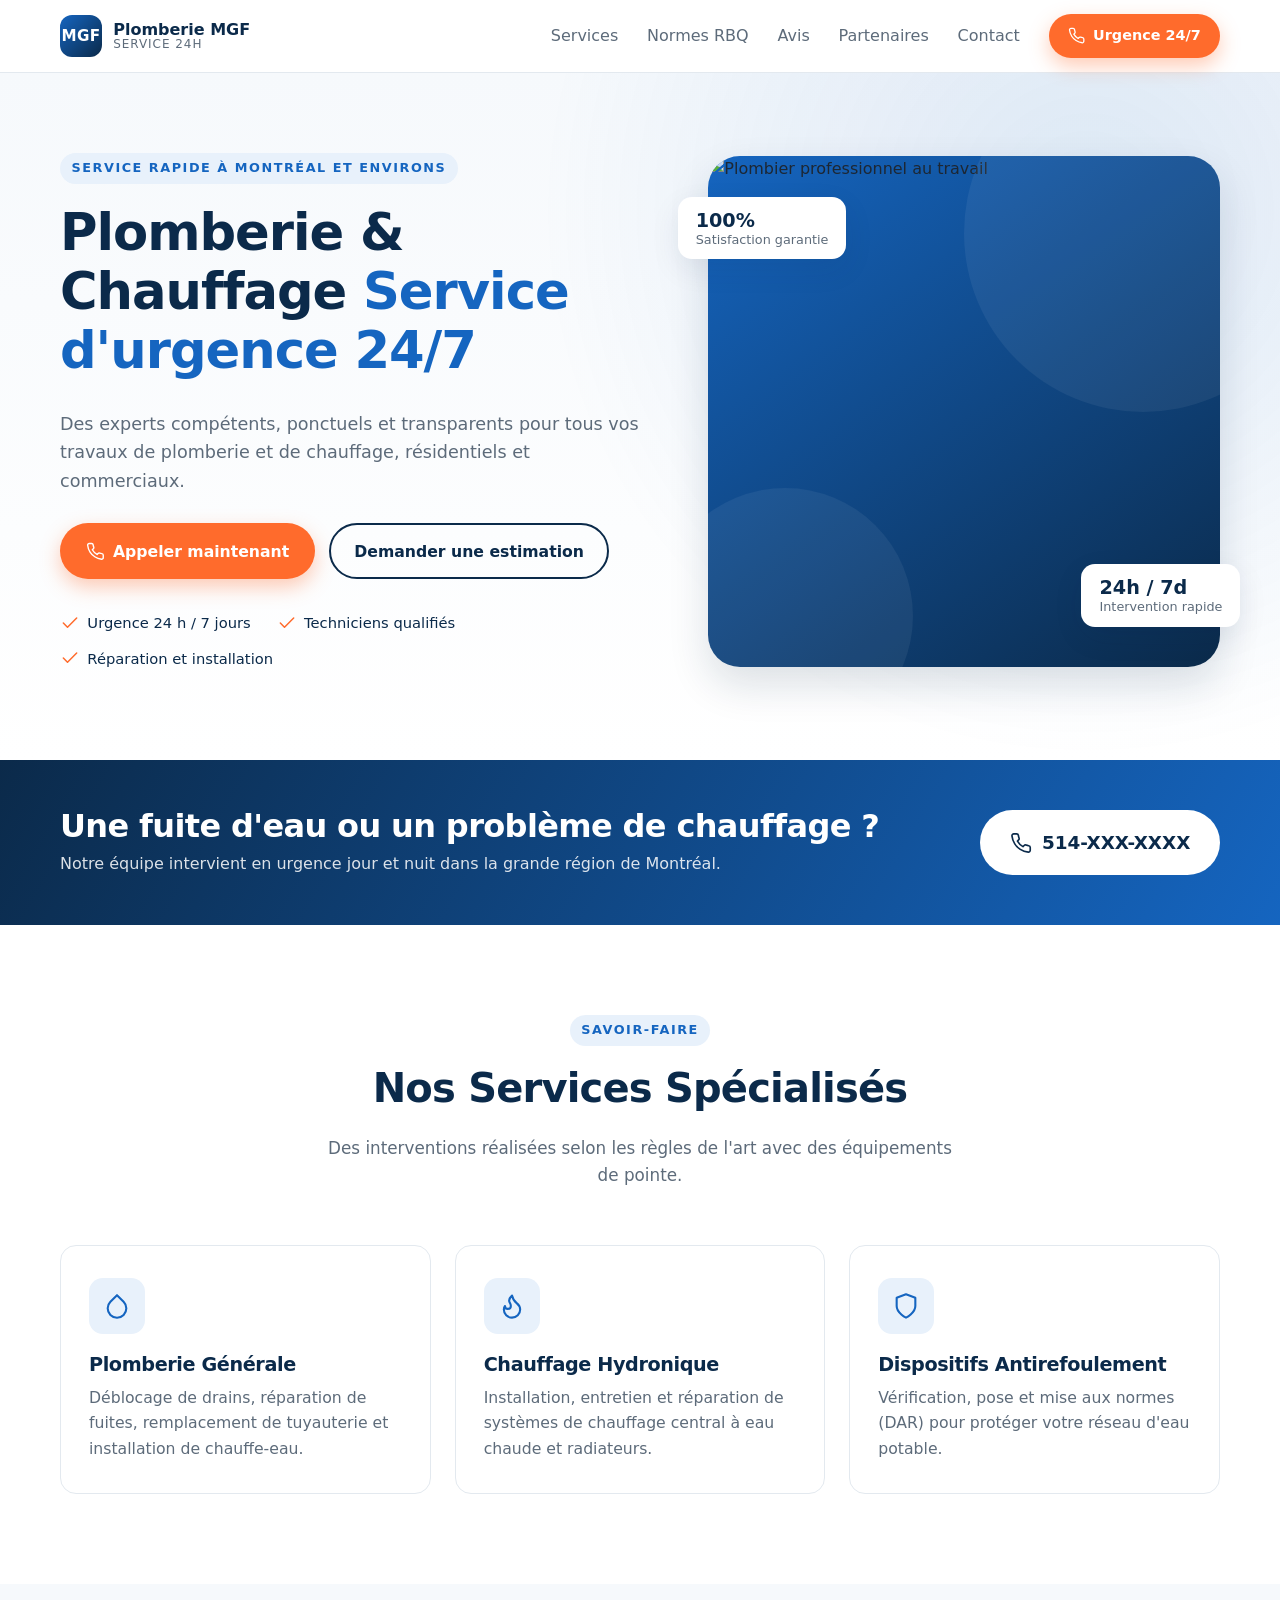
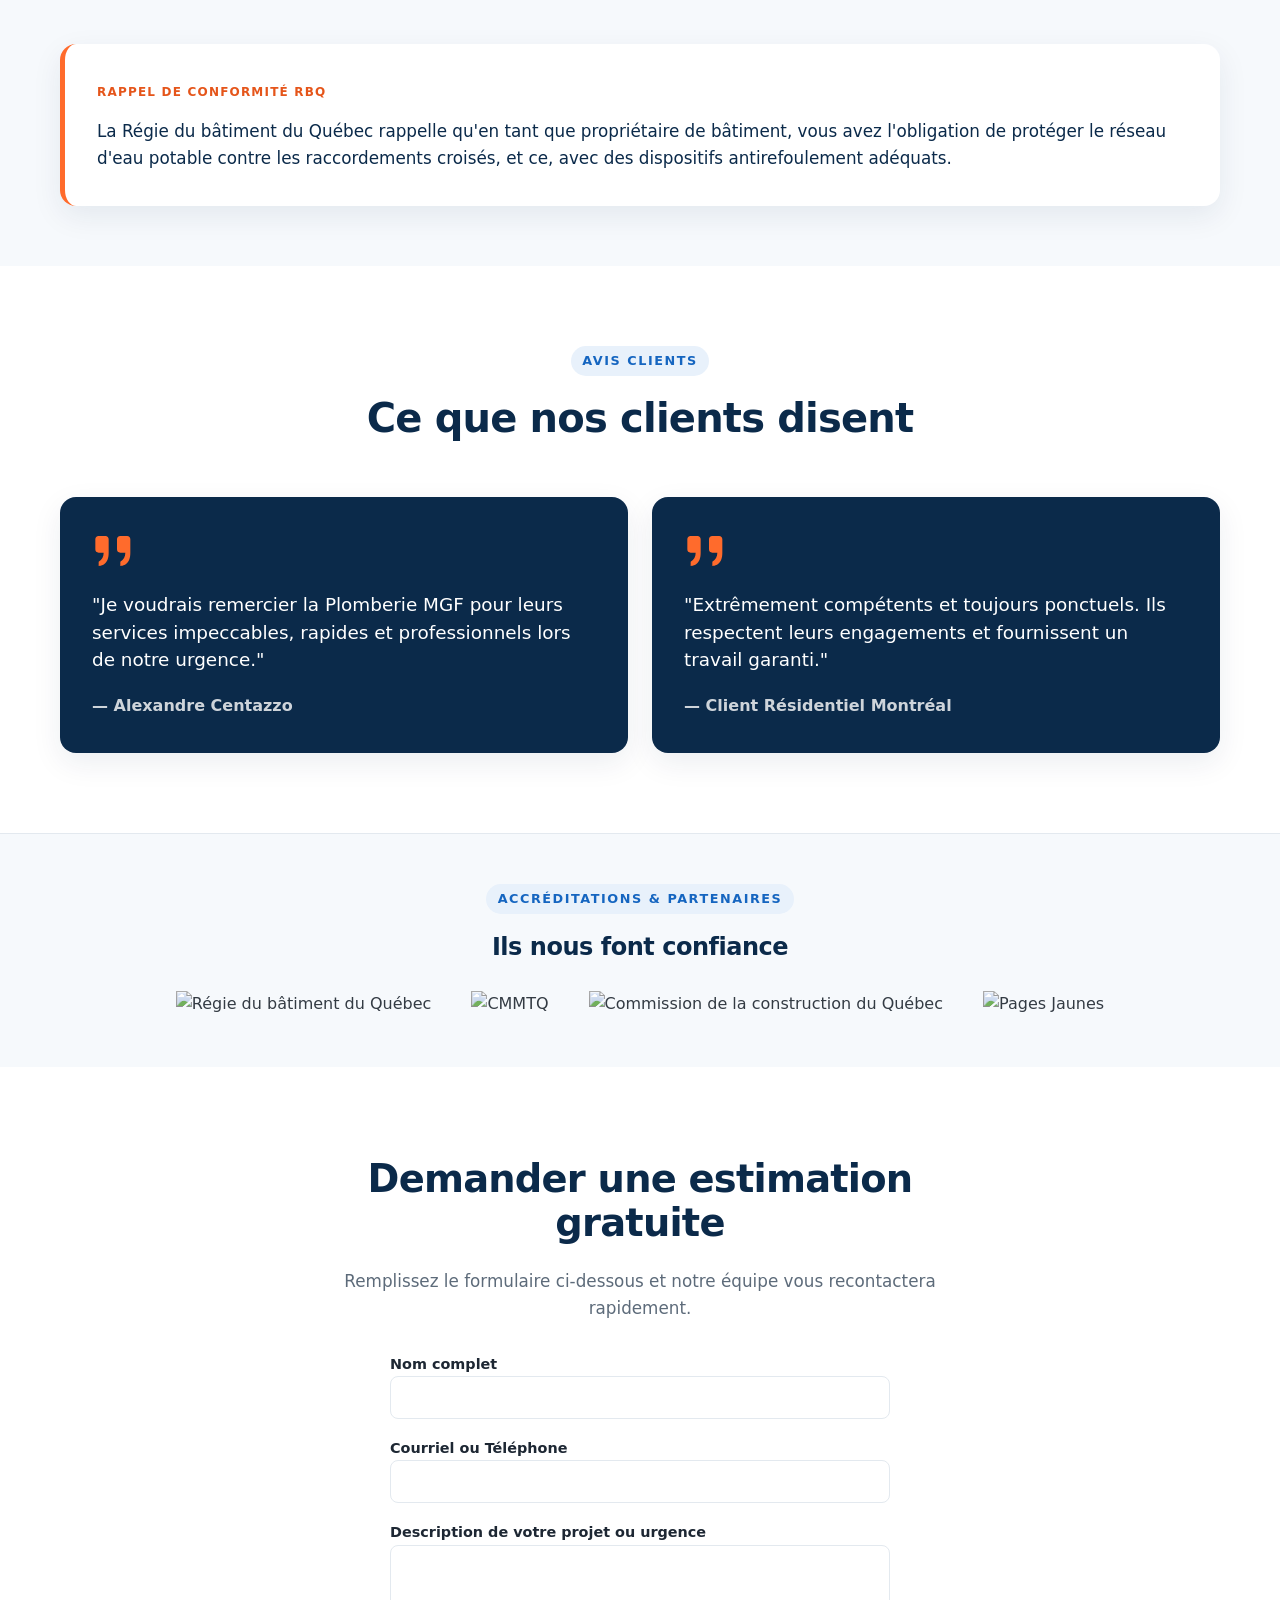
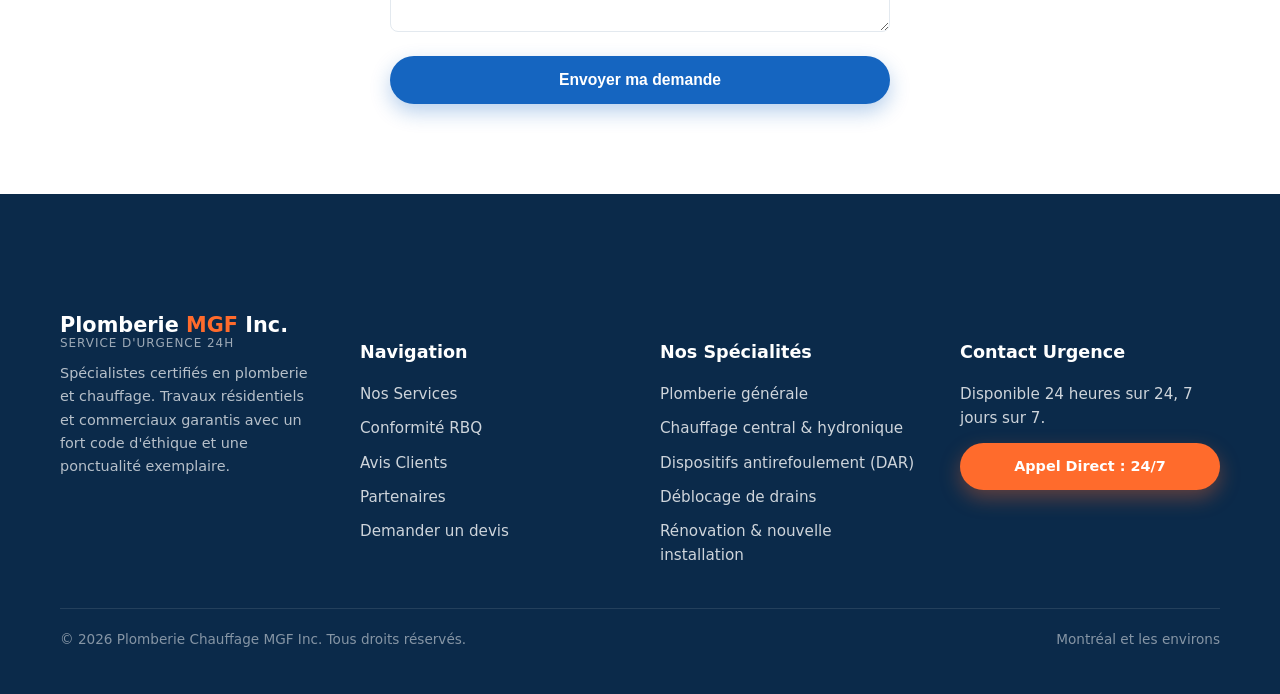
==== commit f6a2116c: "Fix texts" ====
--- a/index.html
+++ b/index.html
@@ -69,19 +69,19 @@
               <svg viewBox="0 0 24 24">
                 <polyline points="20 6 9 17 4 12" />
               </svg>
-              Licence RBQ
+              Urgence 24 h / 7 jours
             </li>
             <li>
               <svg viewBox="0 0 24 24">
                 <polyline points="20 6 9 17 4 12" />
               </svg>
-              Membre CMMTQ
+              Techniciens qualifiés
             </li>
             <li>
               <svg viewBox="0 0 24 24">
                 <polyline points="20 6 9 17 4 12" />
               </svg>
-              Reconnus CCQ
+              Réparation et installation
             </li>
           </ul>
         </div>
@@ -242,92 +242,6 @@
             <figcaption>Client Résidentiel Montréal</figcaption>
           </figure>
         </div>
-      </div>
-    </section>
-
-    <!-- FORMULAIRE DE CONTACT -->
-    <section id="contact" class="cta">
-      <div class="container cta-inner">
-        <h2>Demander une estimation gratuite</h2>
-        <p>
-          Remplissez le formulaire ci-dessous et notre équipe vous recontactera
-          rapidement.
-        </p>
-
-        <form
-          style="
-            display: grid;
-            gap: 1rem;
-            text-align: left;
-            max-width: 500px;
-            margin: 0 auto;
-          "
-        >
-          <div>
-            <label for="name" style="font-weight: 600; font-size: 0.9rem"
-              >Nom complet</label
-            >
-            <input
-              type="text"
-              id="name"
-              name="name"
-              required
-              style="
-                width: 100%;
-                padding: 0.8rem;
-                border-radius: 8px;
-                border: 1px solid var(--line);
-                font-family: inherit;
-              "
-            />
-          </div>
-
-          <div>
-            <label for="email" style="font-weight: 600; font-size: 0.9rem"
-              >Courriel ou Téléphone</label
-            >
-            <input
-              type="email"
-              id="email"
-              name="email"
-              required
-              style="
-                width: 100%;
-                padding: 0.8rem;
-                border-radius: 8px;
-                border: 1px solid var(--line);
-                font-family: inherit;
-              "
-            />
-          </div>
-
-          <div>
-            <label for="message" style="font-weight: 600; font-size: 0.9rem"
-              >Description de votre projet ou urgence</label
-            >
-            <textarea
-              id="message"
-              name="message"
-              rows="4"
-              required
-              style="
-                width: 100%;
-                padding: 0.8rem;
-                border-radius: 8px;
-                border: 1px solid var(--line);
-                font-family: inherit;
-              "
-            ></textarea>
-          </div>
-
-          <button
-            type="submit"
-            class="btn btn-primary"
-            style="justify-content: center; width: 100%"
-          >
-            Envoyer ma demande
-          </button>
-        </form>
       </div>
     </section>
 
@@ -377,6 +291,92 @@
             style="max-height: 60px; object-fit: contain"
           />
         </div>
+      </div>
+    </section>
+
+    <!-- FORMULAIRE DE CONTACT -->
+    <section id="contact" class="cta">
+      <div class="container cta-inner">
+        <h2>Demander une estimation gratuite</h2>
+        <p>
+          Remplissez le formulaire ci-dessous et notre équipe vous recontactera
+          rapidement.
+        </p>
+
+        <form
+          style="
+            display: grid;
+            gap: 1rem;
+            text-align: left;
+            max-width: 500px;
+            margin: 0 auto;
+          "
+        >
+          <div>
+            <label for="name" style="font-weight: 600; font-size: 0.9rem"
+              >Nom complet</label
+            >
+            <input
+              type="text"
+              id="name"
+              name="name"
+              required
+              style="
+                width: 100%;
+                padding: 0.8rem;
+                border-radius: 8px;
+                border: 1px solid var(--line);
+                font-family: inherit;
+              "
+            />
+          </div>
+
+          <div>
+            <label for="email" style="font-weight: 600; font-size: 0.9rem"
+              >Courriel ou Téléphone</label
+            >
+            <input
+              type="email"
+              id="email"
+              name="email"
+              required
+              style="
+                width: 100%;
+                padding: 0.8rem;
+                border-radius: 8px;
+                border: 1px solid var(--line);
+                font-family: inherit;
+              "
+            />
+          </div>
+
+          <div>
+            <label for="message" style="font-weight: 600; font-size: 0.9rem"
+              >Description de votre projet ou urgence</label
+            >
+            <textarea
+              id="message"
+              name="message"
+              rows="4"
+              required
+              style="
+                width: 100%;
+                padding: 0.8rem;
+                border-radius: 8px;
+                border: 1px solid var(--line);
+                font-family: inherit;
+              "
+            ></textarea>
+          </div>
+
+          <button
+            type="submit"
+            class="btn btn-primary"
+            style="justify-content: center; width: 100%"
+          >
+            Envoyer ma demande
+          </button>
+        </form>
       </div>
     </section>
 
--- a/styles.css
+++ b/styles.css
@@ -363,4 +363,129 @@
 
 @media (prefers-reduced-motion: reduce) {
     * { transition: none !important; scroll-behavior: auto !important; }
+}
+
+/* ============================================================
+   Plomberie Chauffage MGF — page Réalisations
+   (à charger après styles.css, utilise ses variables :root)
+   ========================================================== */
+
+/* ---------- Titre de page ---------- */
+.page-hero {
+    background:
+        radial-gradient(circle at 85% 20%, rgba(21, 101, 192, .12), transparent 45%),
+        linear-gradient(180deg, var(--bg), var(--white));
+    padding: 70px 0 50px;
+    text-align: center;
+}
+.page-hero h1 { font-size: clamp(2rem, 4.2vw, 3.2rem); font-weight: 800; color: var(--blue); }
+.page-hero p { color: var(--muted); font-size: 1.1rem; max-width: 54ch; margin-inline: auto; }
+
+/* ---------- Galerie ---------- */
+.gallery-section { padding: 40px 0 30px; }
+.gallery-section:last-of-type { padding-bottom: 90px; }
+
+.gallery-head {
+    display: flex; align-items: baseline; justify-content: space-between;
+    gap: 16px; margin-bottom: 28px;
+    padding-bottom: 14px; border-bottom: 1px solid var(--line);
+}
+.gallery-head h2 { margin: 0; font-size: 1.6rem; font-weight: 800; }
+.gallery-head .count { color: var(--muted); font-size: .9rem; font-weight: 500; }
+
+.gallery {
+    display: grid;
+    grid-template-columns: repeat(3, 1fr);
+    gap: 20px;
+}
+
+.thumb {
+    position: relative;
+    display: block;
+    aspect-ratio: 4 / 3;
+    border-radius: var(--radius);
+    overflow: hidden;
+    background: var(--blue-soft);
+    box-shadow: var(--shadow);
+    transition: transform .25s, box-shadow .25s;
+}
+.thumb img {
+    width: 100%; height: 100%;
+    object-fit: cover;
+    transition: transform .5s;
+}
+.thumb:hover { transform: translateY(-4px); box-shadow: var(--shadow-hover); }
+.thumb:hover img { transform: scale(1.06); }
+
+.zoom {
+    position: absolute; inset: 0;
+    display: grid; place-items: center;
+    background: linear-gradient(180deg, transparent 40%, rgba(11, 42, 74, .55));
+    opacity: 0;
+    transition: opacity .25s;
+    color: var(--white);
+}
+.zoom svg { width: 38px; height: 38px; stroke-width: 1.6; }
+.thumb:hover .zoom, .thumb:focus-visible .zoom { opacity: 1; }
+
+/* ---------- Emplacements en attente de photos ---------- */
+.thumb.placeholder {
+    display: flex; flex-direction: column; align-items: center; justify-content: center;
+    gap: 10px;
+    background: var(--bg);
+    border: 2px dashed var(--line);
+    box-shadow: none;
+    color: var(--muted);
+    font-size: .9rem; font-weight: 500;
+}
+.thumb.placeholder svg { width: 40px; height: 40px; color: var(--blue); opacity: .6; }
+.thumb.placeholder:hover { transform: none; box-shadow: none; }
+
+/* ---------- Agrandissement (CSS seulement, via :target) ---------- */
+.lightbox {
+    position: fixed; inset: 0; z-index: 100;
+    display: none;
+    place-items: center;
+    background: rgba(6, 20, 36, .92);
+    padding: 24px;
+}
+.lightbox:target { display: grid; animation: lb-in .2s ease; }
+
+@keyframes lb-in { from { opacity: 0; } to { opacity: 1; } }
+
+.lb-backdrop { position: absolute; inset: 0; cursor: zoom-out; }
+
+.lightbox img {
+    position: relative;
+    max-width: min(1100px, 100%);
+    max-height: calc(100vh - 48px);
+    border-radius: 12px;
+    box-shadow: 0 20px 60px rgba(0, 0, 0, .5);
+}
+
+.lb-close, .lb-nav {
+    position: absolute;
+    display: grid; place-items: center;
+    width: 48px; height: 48px;
+    border-radius: 50%;
+    background: rgba(255, 255, 255, .14);
+    color: var(--white);
+    font-size: 2rem; line-height: 1;
+    transition: background .2s;
+}
+.lb-close:hover, .lb-nav:hover { background: var(--accent); }
+.lb-close { top: 20px; right: 20px; }
+.lb-nav { top: 50%; transform: translateY(-50%); padding-bottom: 4px; }
+.lb-prev { left: 20px; }
+.lb-next { right: 20px; }
+
+/* ---------- Responsive ---------- */
+@media (max-width: 960px) {
+    .gallery { grid-template-columns: repeat(2, 1fr); }
+}
+@media (max-width: 560px) {
+    .gallery { grid-template-columns: 1fr; }
+    .page-hero { padding: 50px 0 36px; }
+    .gallery-section { padding-bottom: 64px; }
+    .lb-nav { top: auto; bottom: 20px; transform: none; }
 }
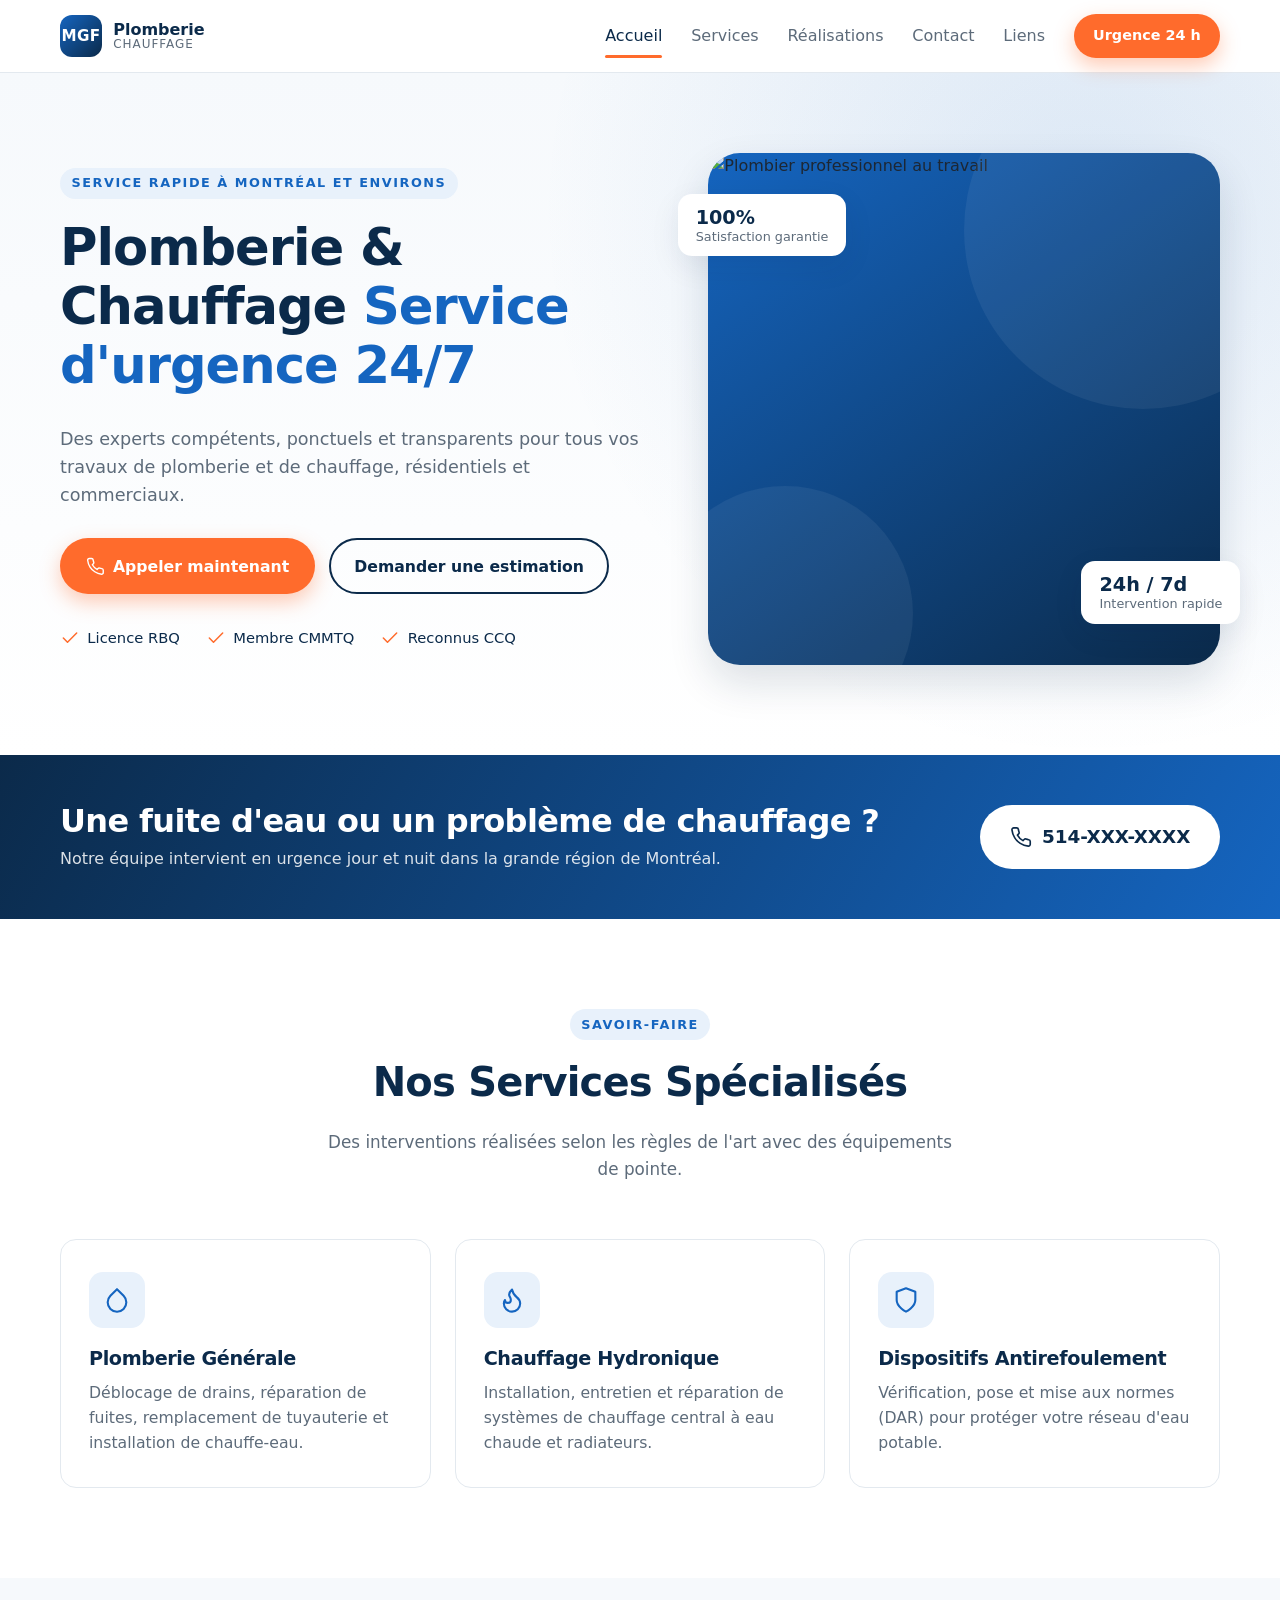
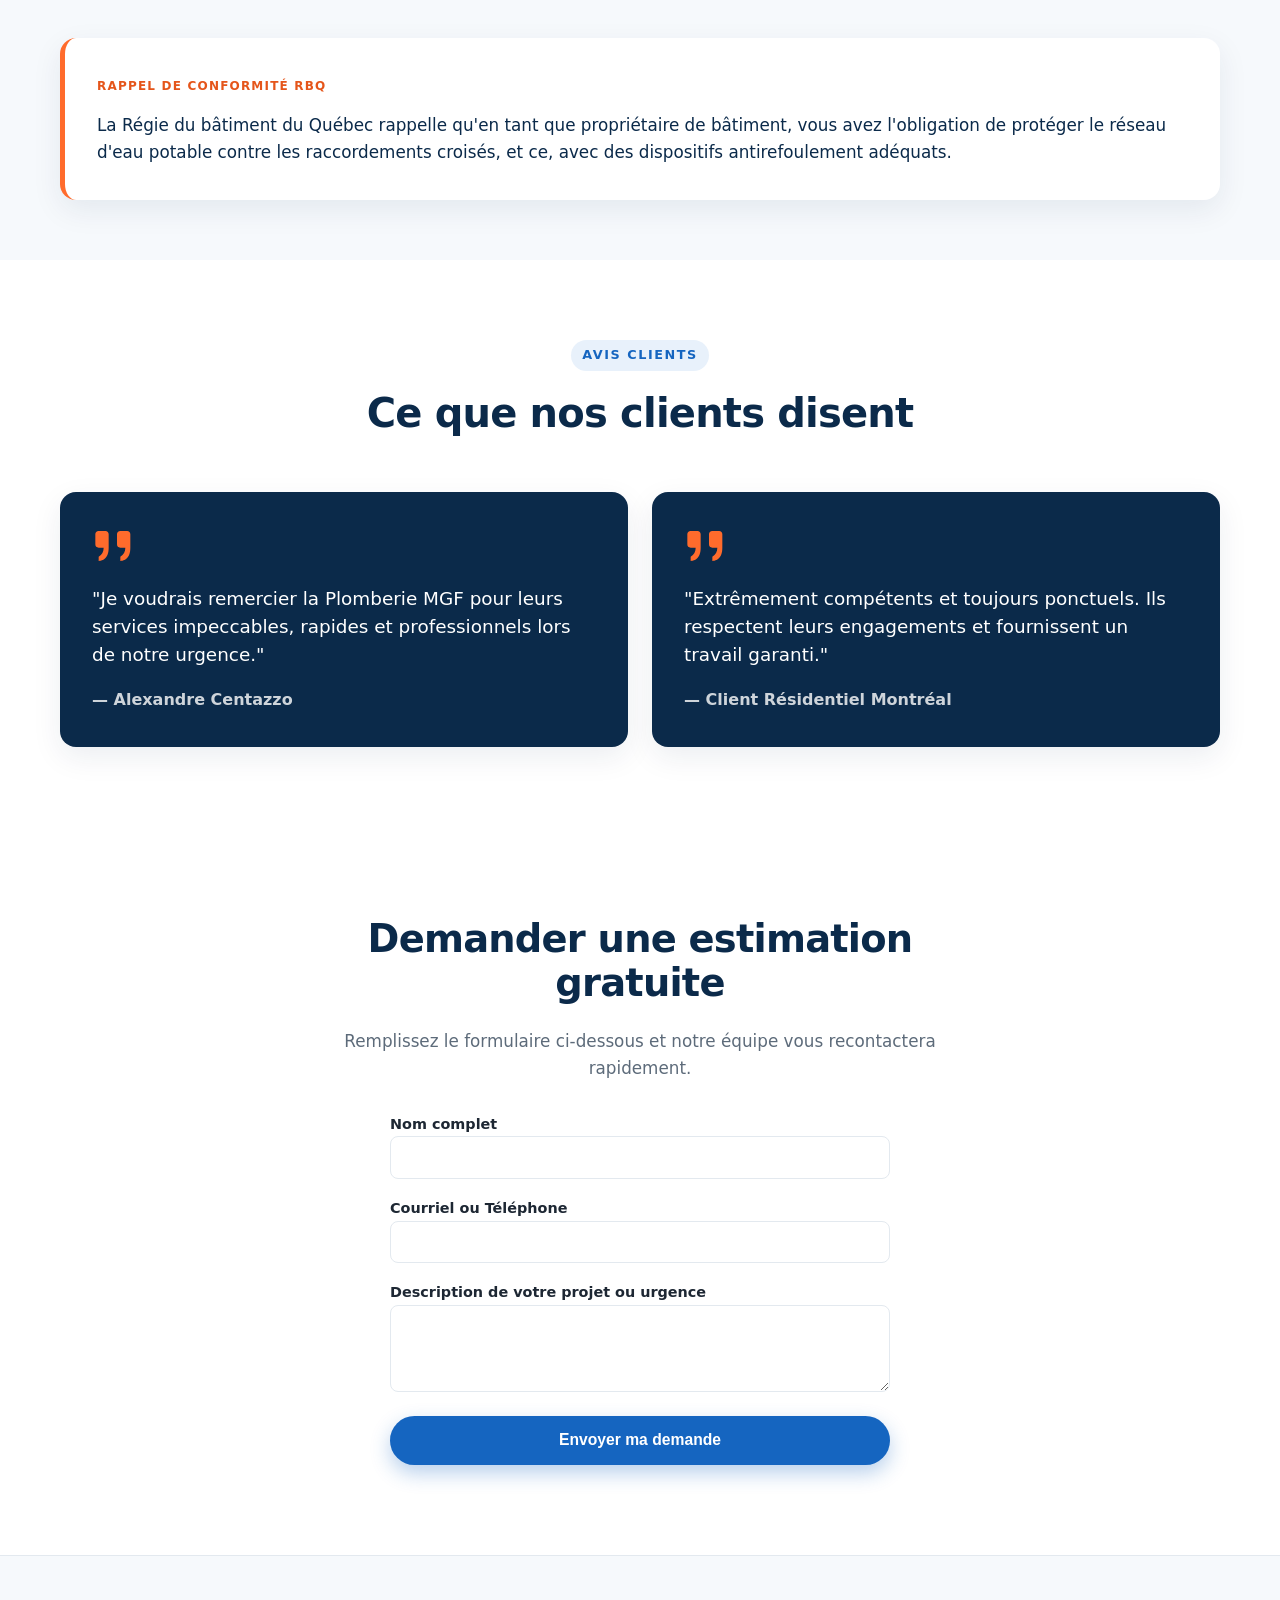
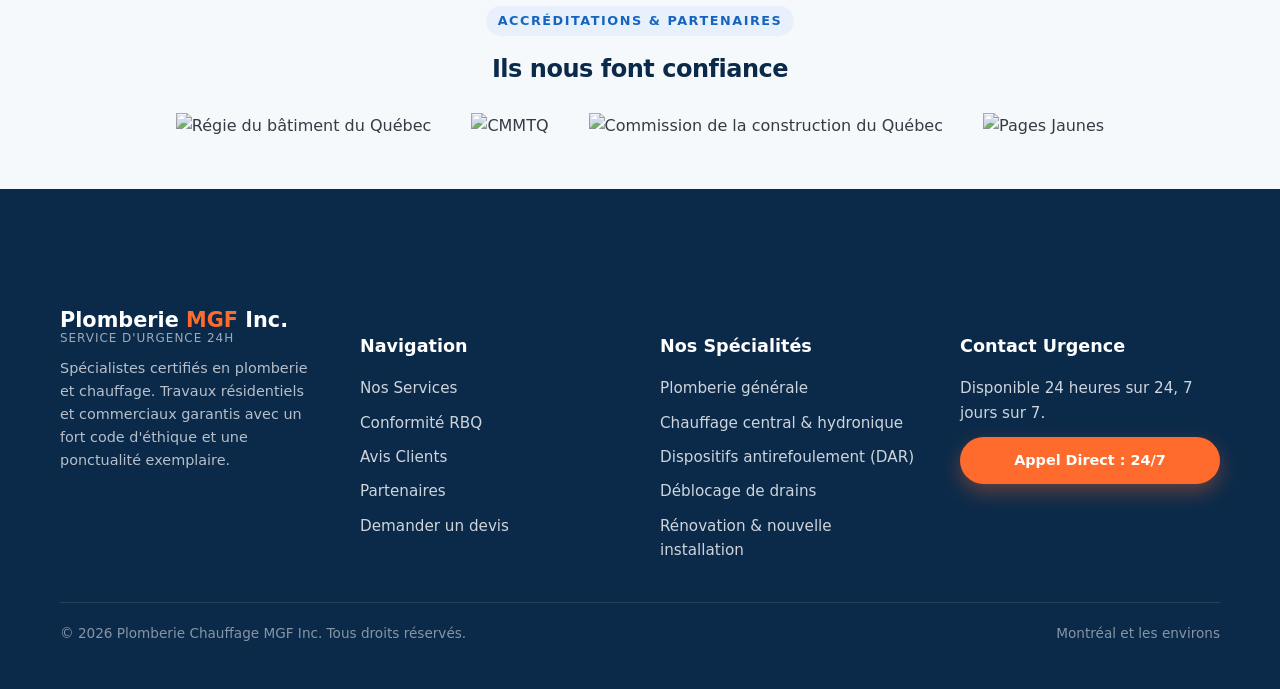
==== commit 0c93b041: "tous les pages" ====
--- a/index.html
+++ b/index.html
@@ -7,40 +7,26 @@
     <link rel="stylesheet" href="styles.css" />
   </head>
   <body>
-    <!-- EN-TÊTE -->
-    <!-- EN-TÊTE -->
+    <!-- ========== EN-TÊTE ========== -->
     <header class="site-header">
-      <div class="container header-inner">
-        <a href="#" class="logo">
-          <div class="logo-mark">MGF</div>
-          <div class="logo-text">
-            Plomberie MGF
-            <small>Service 24H</small>
-          </div>
-        </a>
-
-        <input type="checkbox" id="menu-toggle" class="menu-toggle" />
-        <label for="menu-toggle" class="burger" aria-label="Menu">
-          <span></span>
-        </label>
-
-        <!-- Les liens de navigation redirigent vers les ID de chaque section -->
-        <nav class="nav">
-          <a href="services.html">Services</a>
-          <a href="#rbq">Normes RBQ</a>
-          <a href="#temoignages">Avis</a>
-          <a href="#partenaires">Partenaires</a>
-          <a href="#contact">Contact</a>
-          <a href="tel:5140000000" class="btn btn-accent nav-cta">
-            <svg viewBox="0 0 24 24">
-              <path
-                d="M22 16.92v3a2 2 0 0 1-2.18 2 19.79 19.79 0 0 1-8.63-3.07 19.5 19.5 0 0 1-6-6 19.79 19.79 0 0 1-3.07-8.67A2 2 0 0 1 4.11 2h3a2 2 0 0 1 2 1.72 12.84 12.84 0 0 0 .7 2.81 2 2 0 0 1-.45 2.11L8.09 9.91a16 16 0 0 0 6 6l1.27-1.27a2 2 0 0 1 2.11-.45 12.84 12.84 0 0 0 2.81.7A2 2 0 0 1 22 16.92z"
-              />
-            </svg>
-            Urgence 24/7
-          </a>
-        </nav>
-      </div>
+        <div class="container header-inner">
+            <a href="index.html" class="logo">
+                <span class="logo-mark">MGF</span>
+                <span class="logo-text">Plomberie <small>Chauffage</small></span>
+            </a>
+
+            <input type="checkbox" id="menu-toggle" class="menu-toggle" aria-label="Ouvrir le menu">
+            <label for="menu-toggle" class="burger" aria-hidden="true"><span></span></label>
+
+            <nav class="nav" aria-label="Navigation principale">
+                <a href="index.html" class="active" aria-current="page">Accueil</a>
+                <a href="services.html">Services</a>
+                <a href="realisations.html">Réalisations</a>
+                <a href="contact.html">Contact</a>
+                <a href="liens.html">Liens</a>
+                <a href="tel:+15148350177" class="btn btn-accent nav-cta">Urgence 24 h</a>
+            </nav>
+        </div>
     </header>
 
     <!-- HERO SECTION -->
@@ -69,19 +55,19 @@
               <svg viewBox="0 0 24 24">
                 <polyline points="20 6 9 17 4 12" />
               </svg>
-              Urgence 24 h / 7 jours
+              Licence RBQ
             </li>
             <li>
               <svg viewBox="0 0 24 24">
                 <polyline points="20 6 9 17 4 12" />
               </svg>
-              Techniciens qualifiés
+              Membre CMMTQ
             </li>
             <li>
               <svg viewBox="0 0 24 24">
                 <polyline points="20 6 9 17 4 12" />
               </svg>
-              Réparation et installation
+              Reconnus CCQ
             </li>
           </ul>
         </div>
@@ -242,6 +228,92 @@
             <figcaption>Client Résidentiel Montréal</figcaption>
           </figure>
         </div>
+      </div>
+    </section>
+
+    <!-- FORMULAIRE DE CONTACT -->
+    <section id="contact" class="cta">
+      <div class="container cta-inner">
+        <h2>Demander une estimation gratuite</h2>
+        <p>
+          Remplissez le formulaire ci-dessous et notre équipe vous recontactera
+          rapidement.
+        </p>
+
+        <form
+          style="
+            display: grid;
+            gap: 1rem;
+            text-align: left;
+            max-width: 500px;
+            margin: 0 auto;
+          "
+        >
+          <div>
+            <label for="name" style="font-weight: 600; font-size: 0.9rem"
+              >Nom complet</label
+            >
+            <input
+              type="text"
+              id="name"
+              name="name"
+              required
+              style="
+                width: 100%;
+                padding: 0.8rem;
+                border-radius: 8px;
+                border: 1px solid var(--line);
+                font-family: inherit;
+              "
+            />
+          </div>
+
+          <div>
+            <label for="email" style="font-weight: 600; font-size: 0.9rem"
+              >Courriel ou Téléphone</label
+            >
+            <input
+              type="email"
+              id="email"
+              name="email"
+              required
+              style="
+                width: 100%;
+                padding: 0.8rem;
+                border-radius: 8px;
+                border: 1px solid var(--line);
+                font-family: inherit;
+              "
+            />
+          </div>
+
+          <div>
+            <label for="message" style="font-weight: 600; font-size: 0.9rem"
+              >Description de votre projet ou urgence</label
+            >
+            <textarea
+              id="message"
+              name="message"
+              rows="4"
+              required
+              style="
+                width: 100%;
+                padding: 0.8rem;
+                border-radius: 8px;
+                border: 1px solid var(--line);
+                font-family: inherit;
+              "
+            ></textarea>
+          </div>
+
+          <button
+            type="submit"
+            class="btn btn-primary"
+            style="justify-content: center; width: 100%"
+          >
+            Envoyer ma demande
+          </button>
+        </form>
       </div>
     </section>
 
@@ -291,92 +363,6 @@
             style="max-height: 60px; object-fit: contain"
           />
         </div>
-      </div>
-    </section>
-
-    <!-- FORMULAIRE DE CONTACT -->
-    <section id="contact" class="cta">
-      <div class="container cta-inner">
-        <h2>Demander une estimation gratuite</h2>
-        <p>
-          Remplissez le formulaire ci-dessous et notre équipe vous recontactera
-          rapidement.
-        </p>
-
-        <form
-          style="
-            display: grid;
-            gap: 1rem;
-            text-align: left;
-            max-width: 500px;
-            margin: 0 auto;
-          "
-        >
-          <div>
-            <label for="name" style="font-weight: 600; font-size: 0.9rem"
-              >Nom complet</label
-            >
-            <input
-              type="text"
-              id="name"
-              name="name"
-              required
-              style="
-                width: 100%;
-                padding: 0.8rem;
-                border-radius: 8px;
-                border: 1px solid var(--line);
-                font-family: inherit;
-              "
-            />
-          </div>
-
-          <div>
-            <label for="email" style="font-weight: 600; font-size: 0.9rem"
-              >Courriel ou Téléphone</label
-            >
-            <input
-              type="email"
-              id="email"
-              name="email"
-              required
-              style="
-                width: 100%;
-                padding: 0.8rem;
-                border-radius: 8px;
-                border: 1px solid var(--line);
-                font-family: inherit;
-              "
-            />
-          </div>
-
-          <div>
-            <label for="message" style="font-weight: 600; font-size: 0.9rem"
-              >Description de votre projet ou urgence</label
-            >
-            <textarea
-              id="message"
-              name="message"
-              rows="4"
-              required
-              style="
-                width: 100%;
-                padding: 0.8rem;
-                border-radius: 8px;
-                border: 1px solid var(--line);
-                font-family: inherit;
-              "
-            ></textarea>
-          </div>
-
-          <button
-            type="submit"
-            class="btn btn-primary"
-            style="justify-content: center; width: 100%"
-          >
-            Envoyer ma demande
-          </button>
-        </form>
       </div>
     </section>
 
@@ -563,4 +549,4 @@
       </div>
     </footer>
   </body>
-</html>
+</html>
--- a/styles.css
+++ b/styles.css
@@ -488,4 +488,217 @@
     .page-hero { padding: 50px 0 36px; }
     .gallery-section { padding-bottom: 64px; }
     .lb-nav { top: auto; bottom: 20px; transform: none; }
+}
+
+/* ==========================================================
+   Plomberie Chauffage MGF — page Contact
+   (à charger après styles.css, utilise ses variables :root)
+   ========================================================== */
+
+/* ---------- Titre de page ---------- */
+.page-hero {
+    background:
+        radial-gradient(circle at 85% 20%, rgba(21, 101, 192, .12), transparent 45%),
+        linear-gradient(180deg, var(--bg), var(--white));
+    padding: 70px 0 50px;
+    text-align: center;
+}
+.page-hero h1 { font-size: clamp(2rem, 4.2vw, 3.2rem); font-weight: 800; color: var(--blue); }
+.page-hero p { color: var(--muted); font-size: 1.1rem; max-width: 56ch; margin-inline: auto; }
+
+/* ---------- Mise en page ---------- */
+.contact-section { padding: 30px 0 90px; }
+
+.contact-grid {
+    display: grid;
+    grid-template-columns: 1.4fr 1fr;
+    gap: 32px;
+    align-items: start;
+}
+
+/* ---------- Formulaire ---------- */
+.form-card {
+    background: var(--white);
+    border: 1px solid var(--line);
+    border-radius: var(--radius);
+    padding: 40px 36px;
+    box-shadow: var(--shadow);
+}
+.form-card h2 { font-size: 1.6rem; font-weight: 800; margin-bottom: .4em; }
+.form-intro { color: var(--muted); font-size: .97rem; margin-bottom: 1.8rem; }
+
+.field { display: flex; flex-direction: column; gap: 6px; margin-bottom: 18px; }
+.field-row { display: grid; grid-template-columns: 1fr 1fr; gap: 18px; }
+
+.field label { font-weight: 600; font-size: .9rem; color: var(--navy); }
+.req { color: var(--accent); }
+
+.field input,
+.field textarea {
+    width: 100%;
+    font-family: inherit;
+    font-size: 1rem;
+    color: var(--text);
+    background: var(--bg);
+    border: 1.5px solid var(--line);
+    border-radius: 10px;
+    padding: .8em 1em;
+    transition: border-color .2s, box-shadow .2s, background .2s;
+}
+.field textarea { resize: vertical; min-height: 140px; }
+.field input:hover,
+.field textarea:hover { border-color: #c9d4df; }
+.field input:focus,
+.field textarea:focus {
+    outline: none;
+    background: var(--white);
+    border-color: var(--blue);
+    box-shadow: 0 0 0 4px rgba(21, 101, 192, .15);
+}
+
+.form-foot {
+    display: flex; align-items: center; justify-content: space-between;
+    gap: 16px; flex-wrap: wrap;
+    margin-top: 8px;
+}
+.req-note { margin: 0; font-size: .85rem; color: var(--muted); }
+
+/* ---------- Coordonnées ---------- */
+.contact-side { display: grid; gap: 24px; }
+
+.info-card {
+    background: var(--navy);
+    color: var(--white);
+    border-radius: var(--radius);
+    padding: 34px 30px;
+    box-shadow: var(--shadow);
+}
+.info-card h2 { color: var(--white); font-size: 1.3rem; font-weight: 800; margin-bottom: 1.4rem; }
+
+.contact-list { list-style: none; margin: 0; padding: 0; display: grid; gap: 20px; }
+.contact-list li { display: flex; gap: 16px; align-items: flex-start; }
+.contact-list strong {
+    display: block;
+    font-size: .75rem; font-weight: 700; letter-spacing: .1em; text-transform: uppercase;
+    color: rgba(255, 255, 255, .6);
+    margin-bottom: 2px;
+}
+.contact-list address { font-style: normal; line-height: 1.5; }
+.contact-list a { font-weight: 600; transition: color .2s; word-break: break-word; }
+.contact-list a:hover { color: var(--accent); }
+
+.ci {
+    flex: none;
+    width: 42px; height: 42px;
+    border-radius: 12px;
+    background: rgba(255, 255, 255, .1);
+    color: var(--accent);
+    display: grid; place-items: center;
+}
+.ci svg { width: 22px; height: 22px; }
+
+.map {
+    border-radius: var(--radius);
+    overflow: hidden;
+    border: 1px solid var(--line);
+    box-shadow: var(--shadow);
+    aspect-ratio: 4 / 3;
+    background: var(--blue-soft);
+}
+.map iframe { width: 100%; height: 100%; border: 0; display: block; }
+
+/* ---------- Responsive ---------- */
+@media (max-width: 960px) {
+    .contact-grid { grid-template-columns: 1fr; }
+}
+@media (max-width: 560px) {
+    .page-hero { padding: 50px 0 36px; }
+    .contact-section { padding-bottom: 64px; }
+    .form-card { padding: 28px 20px; }
+    .field-row { grid-template-columns: 1fr; gap: 0; }
+    .form-foot { flex-direction: column-reverse; align-items: stretch; }
+    .form-foot .btn { justify-content: center; }
+}
+
+/* ==========================================================
+   Plomberie Chauffage MGF — page Liens
+   (à charger après styles.css, utilise ses variables :root)
+   ========================================================== */
+
+/* ---------- Titre de page ---------- */
+.page-hero {
+    background:
+        radial-gradient(circle at 85% 20%, rgba(21, 101, 192, .12), transparent 45%),
+        linear-gradient(180deg, var(--bg), var(--white));
+    padding: 70px 0 50px;
+    text-align: center;
+}
+.page-hero h1 { font-size: clamp(2rem, 4.2vw, 3.2rem); font-weight: 800; color: var(--blue); }
+.page-hero p { color: var(--muted); font-size: 1.1rem; max-width: 58ch; margin-inline: auto; }
+
+/* ---------- Liste de liens ---------- */
+.links-section { padding: 30px 0 90px; }
+
+.links-grid {
+    display: grid;
+    grid-template-columns: repeat(2, 1fr);
+    gap: 20px;
+}
+
+.link-card {
+    display: flex;
+    align-items: center;
+    gap: 18px;
+    background: var(--white);
+    border: 1px solid var(--line);
+    border-radius: var(--radius);
+    padding: 22px 24px;
+    transition: transform .25s, box-shadow .25s, border-color .25s;
+}
+.link-card:hover {
+    transform: translateY(-4px);
+    box-shadow: var(--shadow-hover);
+    border-color: transparent;
+}
+
+.link-icon {
+    flex: none;
+    width: 52px; height: 52px;
+    border-radius: 14px;
+    background: var(--blue-soft);
+    color: var(--blue);
+    display: grid; place-items: center;
+    transition: background .25s, color .25s;
+}
+.link-icon { position: relative; overflow: hidden; }
+.link-icon svg { width: 26px; height: 26px; }
+/* Logo du site : recouvre l'icône générique (qui reste visible si l'image ne charge pas) */
+.link-icon img {
+    position: absolute; inset: 0;
+    width: 100%; height: 100%;
+    object-fit: contain;
+    padding: 9px;
+    background: var(--white);
+    border: 1px solid var(--line);
+    border-radius: inherit;
+}
+.link-card:hover .link-icon { background: var(--blue); color: var(--white); }
+
+.link-body { flex: 1; min-width: 0; display: flex; flex-direction: column; gap: 2px; }
+.link-body strong { color: var(--navy); font-size: 1.02rem; line-height: 1.3; }
+.link-body small { color: var(--muted); font-size: .85rem; }
+
+.arrow {
+    flex: none;
+    width: 22px; height: 22px;
+    color: var(--muted);
+    transition: color .25s, transform .25s;
+}
+.link-card:hover .arrow { color: var(--accent); transform: translate(3px, -3px); }
+
+/* ---------- Responsive ---------- */
+@media (max-width: 760px) {
+    .links-grid { grid-template-columns: 1fr; }
+    .page-hero { padding: 50px 0 36px; }
+    .links-section { padding-bottom: 64px; }
 }
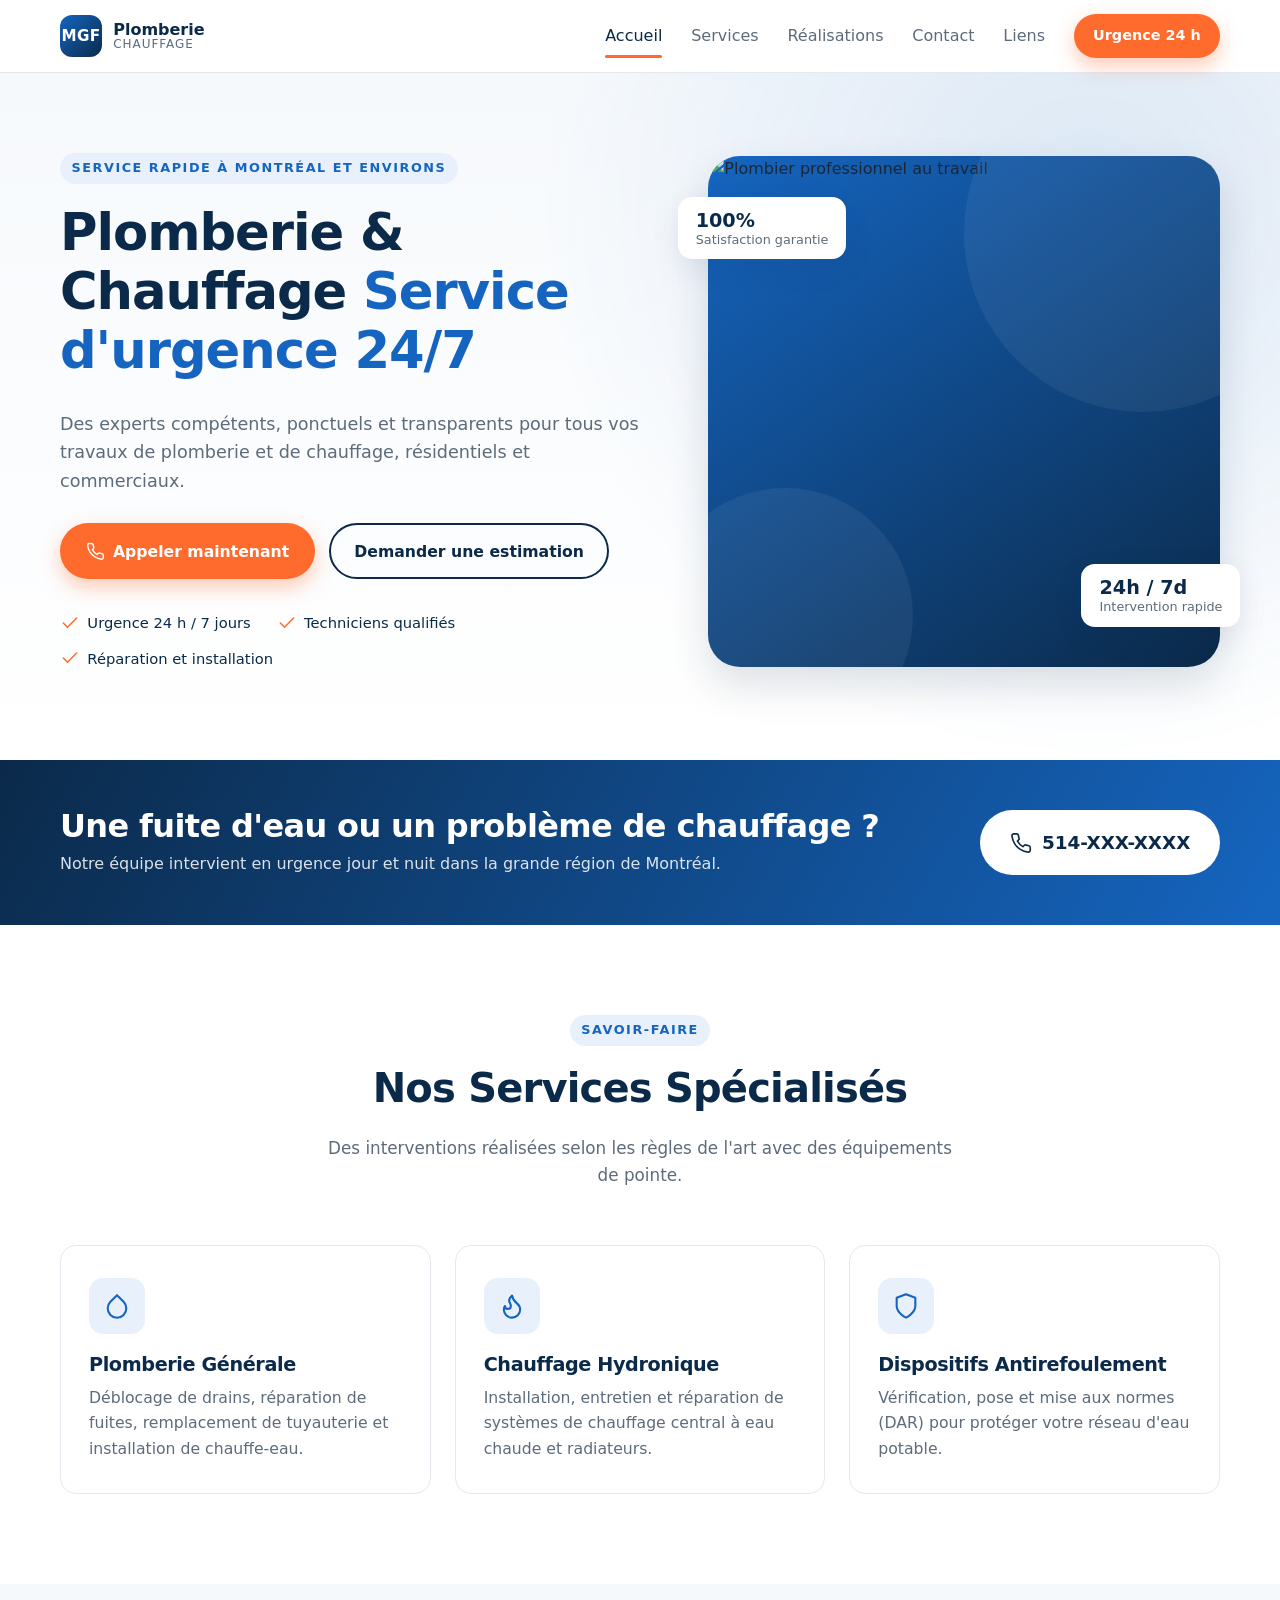
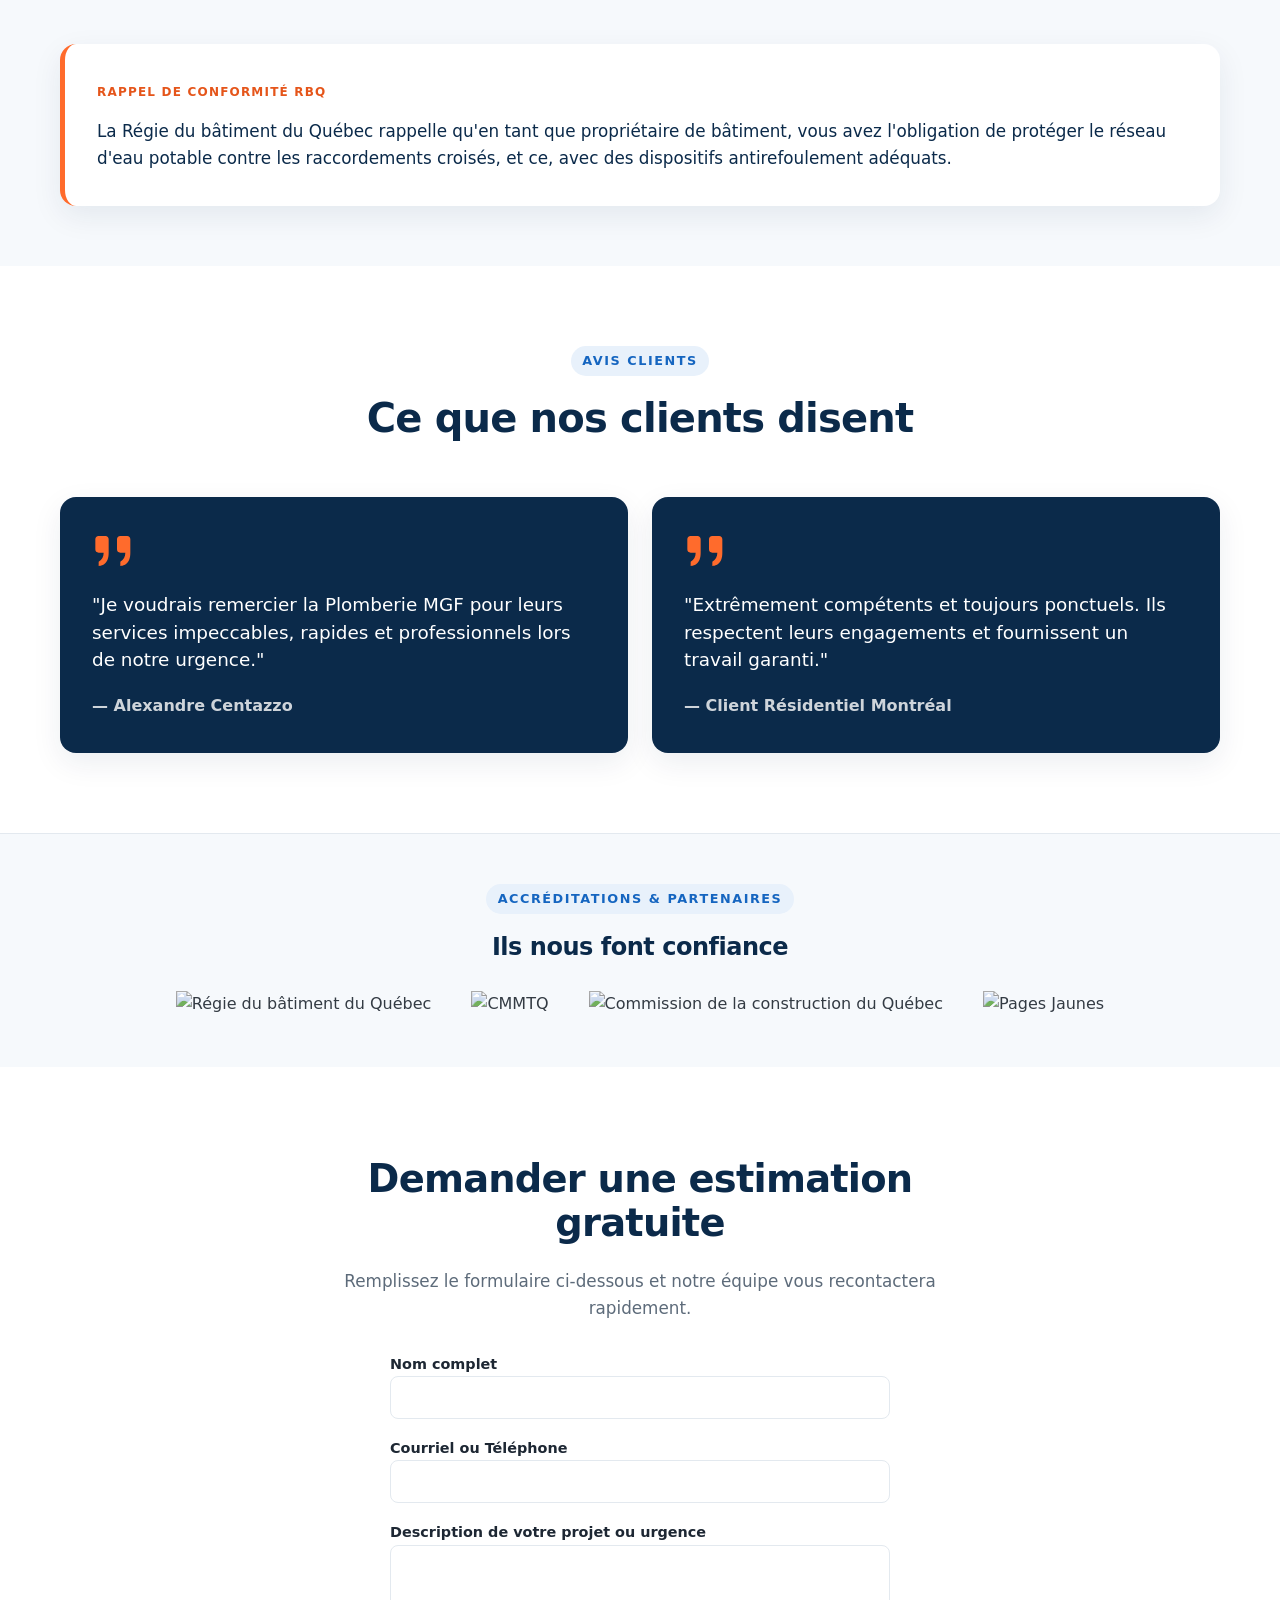
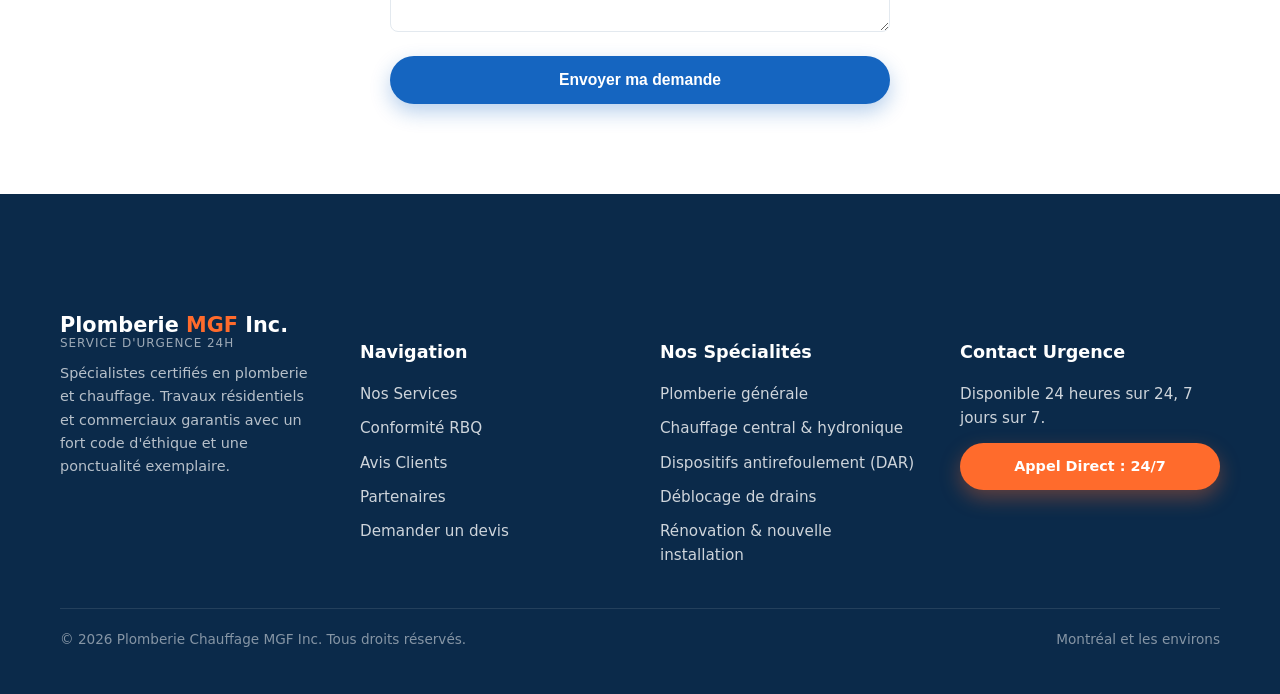
==== commit 7c0c95c4: "Merge branch 'main' of https://github.com/DjeAbdel0/Plomberie_chauffage" ====
--- a/index.html
+++ b/index.html
@@ -55,19 +55,19 @@
               <svg viewBox="0 0 24 24">
                 <polyline points="20 6 9 17 4 12" />
               </svg>
-              Licence RBQ
+              Urgence 24 h / 7 jours
             </li>
             <li>
               <svg viewBox="0 0 24 24">
                 <polyline points="20 6 9 17 4 12" />
               </svg>
-              Membre CMMTQ
+              Techniciens qualifiés
             </li>
             <li>
               <svg viewBox="0 0 24 24">
                 <polyline points="20 6 9 17 4 12" />
               </svg>
-              Reconnus CCQ
+              Réparation et installation
             </li>
           </ul>
         </div>
@@ -228,92 +228,6 @@
             <figcaption>Client Résidentiel Montréal</figcaption>
           </figure>
         </div>
-      </div>
-    </section>
-
-    <!-- FORMULAIRE DE CONTACT -->
-    <section id="contact" class="cta">
-      <div class="container cta-inner">
-        <h2>Demander une estimation gratuite</h2>
-        <p>
-          Remplissez le formulaire ci-dessous et notre équipe vous recontactera
-          rapidement.
-        </p>
-
-        <form
-          style="
-            display: grid;
-            gap: 1rem;
-            text-align: left;
-            max-width: 500px;
-            margin: 0 auto;
-          "
-        >
-          <div>
-            <label for="name" style="font-weight: 600; font-size: 0.9rem"
-              >Nom complet</label
-            >
-            <input
-              type="text"
-              id="name"
-              name="name"
-              required
-              style="
-                width: 100%;
-                padding: 0.8rem;
-                border-radius: 8px;
-                border: 1px solid var(--line);
-                font-family: inherit;
-              "
-            />
-          </div>
-
-          <div>
-            <label for="email" style="font-weight: 600; font-size: 0.9rem"
-              >Courriel ou Téléphone</label
-            >
-            <input
-              type="email"
-              id="email"
-              name="email"
-              required
-              style="
-                width: 100%;
-                padding: 0.8rem;
-                border-radius: 8px;
-                border: 1px solid var(--line);
-                font-family: inherit;
-              "
-            />
-          </div>
-
-          <div>
-            <label for="message" style="font-weight: 600; font-size: 0.9rem"
-              >Description de votre projet ou urgence</label
-            >
-            <textarea
-              id="message"
-              name="message"
-              rows="4"
-              required
-              style="
-                width: 100%;
-                padding: 0.8rem;
-                border-radius: 8px;
-                border: 1px solid var(--line);
-                font-family: inherit;
-              "
-            ></textarea>
-          </div>
-
-          <button
-            type="submit"
-            class="btn btn-primary"
-            style="justify-content: center; width: 100%"
-          >
-            Envoyer ma demande
-          </button>
-        </form>
       </div>
     </section>
 
@@ -363,6 +277,92 @@
             style="max-height: 60px; object-fit: contain"
           />
         </div>
+      </div>
+    </section>
+
+    <!-- FORMULAIRE DE CONTACT -->
+    <section id="contact" class="cta">
+      <div class="container cta-inner">
+        <h2>Demander une estimation gratuite</h2>
+        <p>
+          Remplissez le formulaire ci-dessous et notre équipe vous recontactera
+          rapidement.
+        </p>
+
+        <form
+          style="
+            display: grid;
+            gap: 1rem;
+            text-align: left;
+            max-width: 500px;
+            margin: 0 auto;
+          "
+        >
+          <div>
+            <label for="name" style="font-weight: 600; font-size: 0.9rem"
+              >Nom complet</label
+            >
+            <input
+              type="text"
+              id="name"
+              name="name"
+              required
+              style="
+                width: 100%;
+                padding: 0.8rem;
+                border-radius: 8px;
+                border: 1px solid var(--line);
+                font-family: inherit;
+              "
+            />
+          </div>
+
+          <div>
+            <label for="email" style="font-weight: 600; font-size: 0.9rem"
+              >Courriel ou Téléphone</label
+            >
+            <input
+              type="email"
+              id="email"
+              name="email"
+              required
+              style="
+                width: 100%;
+                padding: 0.8rem;
+                border-radius: 8px;
+                border: 1px solid var(--line);
+                font-family: inherit;
+              "
+            />
+          </div>
+
+          <div>
+            <label for="message" style="font-weight: 600; font-size: 0.9rem"
+              >Description de votre projet ou urgence</label
+            >
+            <textarea
+              id="message"
+              name="message"
+              rows="4"
+              required
+              style="
+                width: 100%;
+                padding: 0.8rem;
+                border-radius: 8px;
+                border: 1px solid var(--line);
+                font-family: inherit;
+              "
+            ></textarea>
+          </div>
+
+          <button
+            type="submit"
+            class="btn btn-primary"
+            style="justify-content: center; width: 100%"
+          >
+            Envoyer ma demande
+          </button>
+        </form>
       </div>
     </section>
 
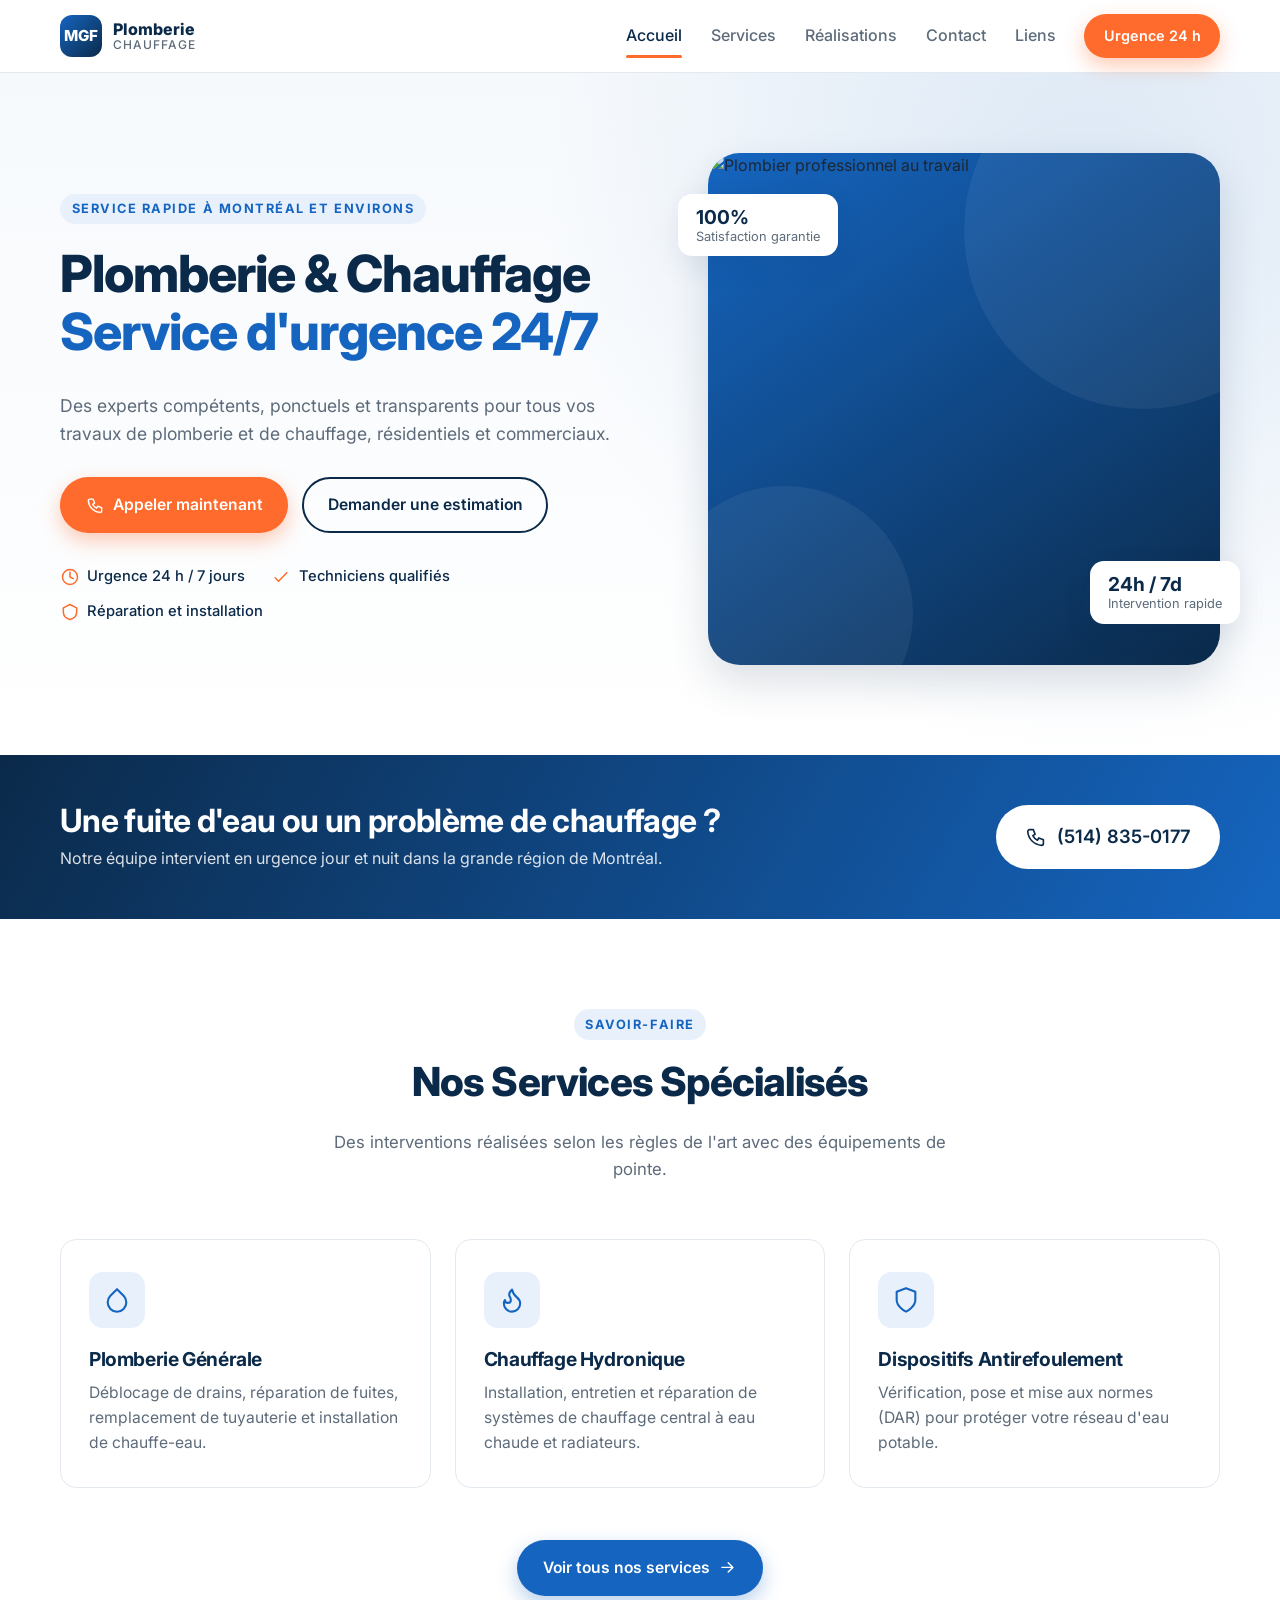
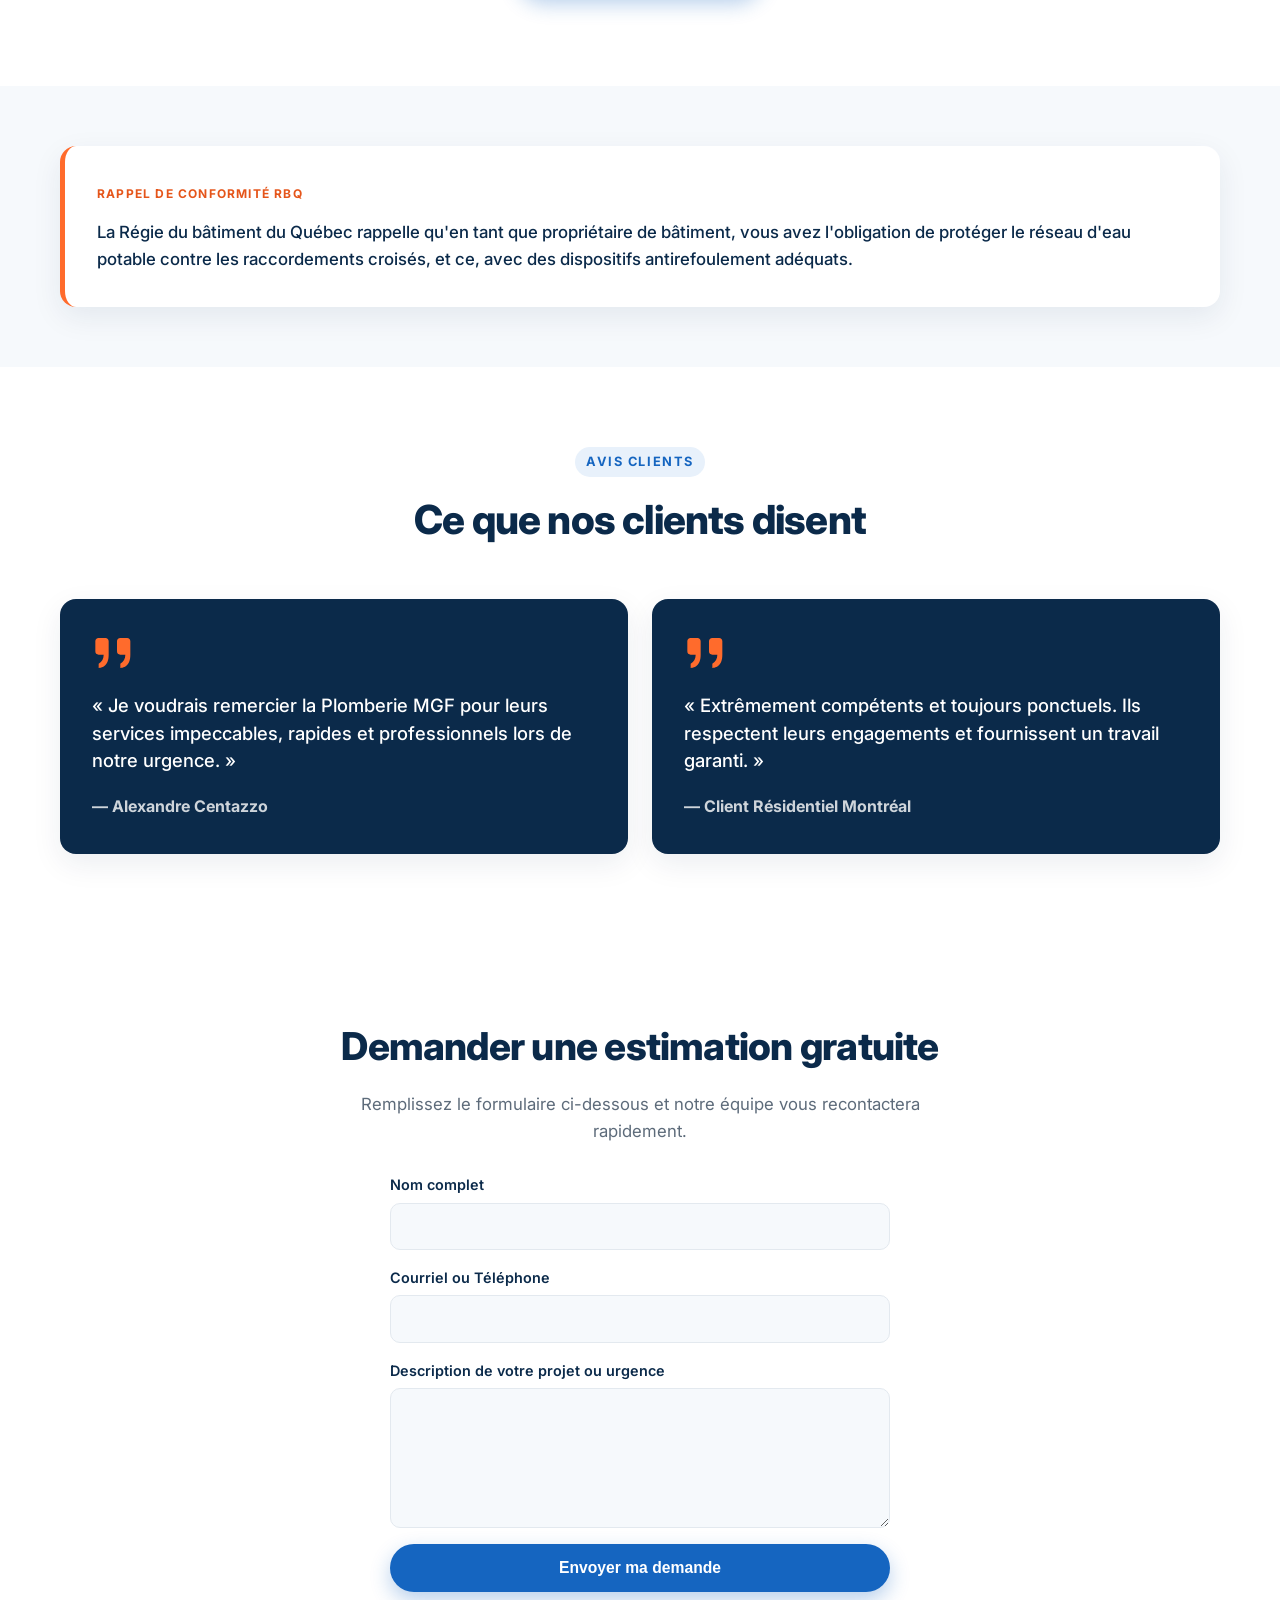
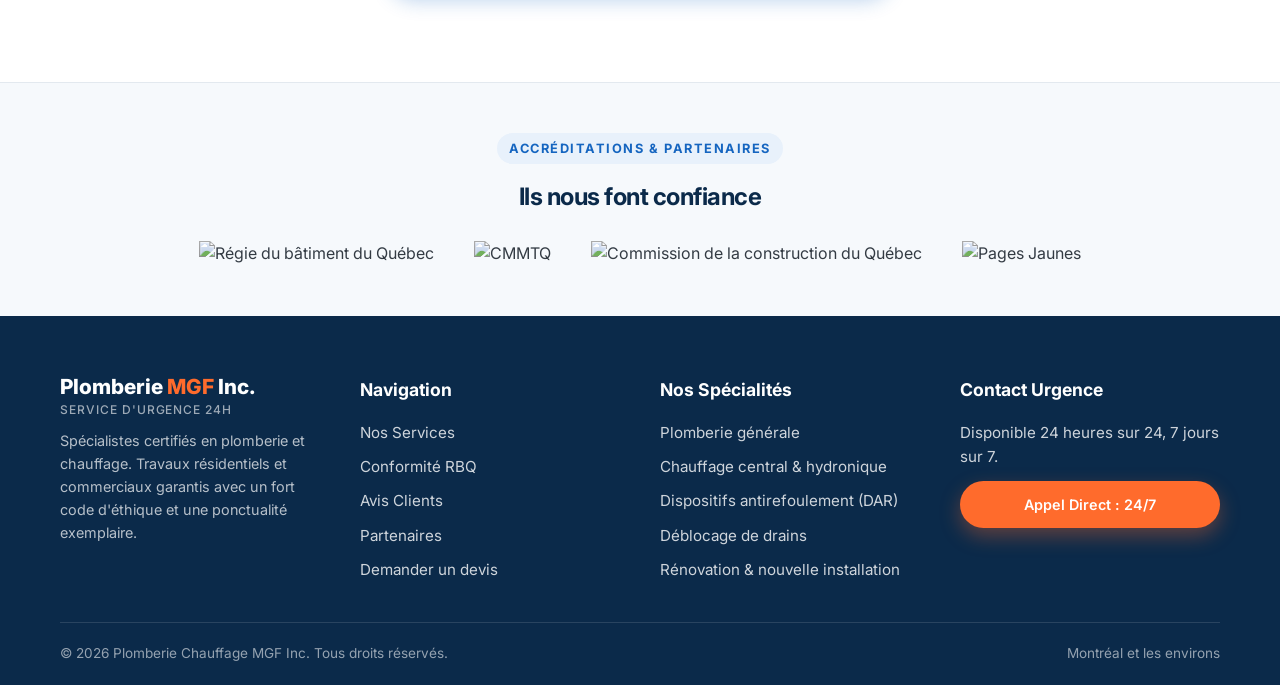
==== commit b1523f05: "accueil" ====
--- a/index.html
+++ b/index.html
@@ -1,12 +1,17 @@
-﻿<!doctype html>
+﻿<!DOCTYPE html>
 <html lang="fr">
-  <head>
-    <meta charset="UTF-8" />
-    <meta name="viewport" content="width=device-width, initial-scale=1.0" />
+<head>
+    <meta charset="UTF-8">
+    <meta name="viewport" content="width=device-width, initial-scale=1.0">
+    <meta name="description" content="Plomberie Chauffage MGF : plomberie et chauffage résidentiel et commercial à Montréal et environs. Service d'urgence 24 heures, 7 jours sur 7.">
+    <link rel="preconnect" href="https://fonts.googleapis.com">
+    <link rel="preconnect" href="https://fonts.gstatic.com" crossorigin>
+    <link href="https://fonts.googleapis.com/css2?family=Inter:wght@400;500;600;700;800&display=swap" rel="stylesheet">
+    <link rel="stylesheet" href="./styles.css">
     <title>Plomberie Chauffage MGF | Urgence 24/7 à Montréal</title>
-    <link rel="stylesheet" href="styles.css" />
-  </head>
-  <body>
+</head>
+<body>
+
     <!-- ========== EN-TÊTE ========== -->
     <header class="site-header">
         <div class="container header-inner">
@@ -29,524 +34,253 @@
         </div>
     </header>
 
-    <!-- HERO SECTION -->
-    <section class="hero">
-      <div class="container hero-inner">
-        <div class="hero-text">
-          <span class="eyebrow">Service rapide à Montréal et environs</span>
-          <h1>Plomberie & Chauffage <span>Service d'urgence 24/7</span></h1>
-          <p>
-            Des experts compétents, ponctuels et transparents pour tous vos
-            travaux de plomberie et de chauffage, résidentiels et commerciaux.
-          </p>
-          <div class="hero-actions">
-            <a href="tel:5140000000" class="btn btn-accent">
-              <svg viewBox="0 0 24 24">
-                <path
-                  d="M22 16.92v3a2 2 0 0 1-2.18 2 19.79 19.79 0 0 1-8.63-3.07 19.5 19.5 0 0 1-6-6 19.79 19.79 0 0 1-3.07-8.67A2 2 0 0 1 4.11 2h3a2 2 0 0 1 2 1.72 12.84 12.84 0 0 0 .7 2.81 2 2 0 0 1-.45 2.11L8.09 9.91a16 16 0 0 0 6 6l1.27-1.27a2 2 0 0 1 2.11-.45 12.84 12.84 0 0 0 2.81.7A2 2 0 0 1 22 16.92z"
-                />
-              </svg>
-              Appeler maintenant
-            </a>
-            <a href="#contact" class="btn btn-ghost">Demander une estimation</a>
-          </div>
-          <ul class="hero-badges">
-            <li>
-              <svg viewBox="0 0 24 24">
-                <polyline points="20 6 9 17 4 12" />
-              </svg>
-              Urgence 24 h / 7 jours
-            </li>
-            <li>
-              <svg viewBox="0 0 24 24">
-                <polyline points="20 6 9 17 4 12" />
-              </svg>
-              Techniciens qualifiés
-            </li>
-            <li>
-              <svg viewBox="0 0 24 24">
-                <polyline points="20 6 9 17 4 12" />
-              </svg>
-              Réparation et installation
-            </li>
-          </ul>
+    <main>
+
+        <!-- ========== HERO ========== -->
+        <section class="hero">
+            <div class="container hero-inner">
+                <div class="hero-text">
+                    <span class="eyebrow">Service rapide à Montréal et environs</span>
+                    <h1>Plomberie &amp; Chauffage <span>Service d'urgence 24/7</span></h1>
+                    <p>
+                        Des experts compétents, ponctuels et transparents pour tous vos travaux de plomberie et de
+                        chauffage, résidentiels et commerciaux.
+                    </p>
+                    <div class="hero-actions">
+                        <a href="tel:+15148350177" class="btn btn-accent">
+                            <svg viewBox="0 0 24 24" aria-hidden="true"><path d="M5 4h4l2 5-2.5 1.5a11 11 0 0 0 5 5L15 13l5 2v4a2 2 0 0 1-2 2A16 16 0 0 1 3 6a2 2 0 0 1 2-2z"/></svg>
+                            Appeler maintenant
+                        </a>
+                        <a href="#contact" class="btn btn-ghost">Demander une estimation</a>
+                    </div>
+                    <ul class="hero-badges">
+                        <li><svg viewBox="0 0 24 24" aria-hidden="true"><path d="M12 6v6l4 2"/><circle cx="12" cy="12" r="9"/></svg> Urgence 24 h / 7 jours</li>
+                        <li><svg viewBox="0 0 24 24" aria-hidden="true"><path d="M5 13l4 4L19 7"/></svg> Techniciens qualifiés</li>
+                        <li><svg viewBox="0 0 24 24" aria-hidden="true"><path d="M12 3l8 4v5c0 5-3.5 8-8 9-4.5-1-8-4-8-9V7z"/></svg> Réparation et installation</li>
+                    </ul>
+                </div>
+
+                <div class="hero-visual">
+                    <div class="hero-card">
+                        <img src="http://www.plomberiemgf.com/images/home_img.jpg" alt="Plombier professionnel au travail">
+                    </div>
+                    <div class="float-card float-top">
+                        <strong>100%</strong>
+                        <span>Satisfaction garantie</span>
+                    </div>
+                    <div class="float-card float-bottom">
+                        <strong>24h / 7d</strong>
+                        <span>Intervention rapide</span>
+                    </div>
+                </div>
+            </div>
+        </section>
+
+        <!-- ========== BANDEAU D'URGENCE ========== -->
+        <section class="emergency">
+            <div class="container emergency-inner">
+                <div>
+                    <h2>Une fuite d'eau ou un problème de chauffage ?</h2>
+                    <p>Notre équipe intervient en urgence jour et nuit dans la grande région de Montréal.</p>
+                </div>
+                <a href="tel:+15148350177" class="btn btn-light">
+                    <svg viewBox="0 0 24 24" aria-hidden="true"><path d="M5 4h4l2 5-2.5 1.5a11 11 0 0 0 5 5L15 13l5 2v4a2 2 0 0 1-2 2A16 16 0 0 1 3 6a2 2 0 0 1 2-2z"/></svg>
+                    (514) 835-0177
+                </a>
+            </div>
+        </section>
+
+        <!-- ========== SERVICES ========== -->
+        <section class="services" id="services">
+            <div class="container">
+                <header class="section-head">
+                    <span class="eyebrow">Savoir-faire</span>
+                    <h2>Nos Services Spécialisés</h2>
+                    <p>Des interventions réalisées selon les règles de l'art avec des équipements de pointe.</p>
+                </header>
+
+                <div class="grid">
+
+                    <article class="card">
+                        <div class="icon">
+                            <svg viewBox="0 0 24 24" aria-hidden="true"><path d="M12 2.69l5.66 5.66a8 8 0 1 1-11.31 0z"/></svg>
+                        </div>
+                        <h3>Plomberie Générale</h3>
+                        <p>Déblocage de drains, réparation de fuites, remplacement de tuyauterie et installation de chauffe-eau.</p>
+                    </article>
+
+                    <article class="card">
+                        <div class="icon">
+                            <svg viewBox="0 0 24 24" aria-hidden="true"><path d="M8.5 14.5A2.5 2.5 0 0 0 11 12c0-1.38-.5-2-1-3-1.072-2.143-.224-4.054 2-6 .5 2.5 2 4.9 4 6.5 2 1.6 3 3.5 3 5.5a7 7 0 1 1-14 0c0-1.153.433-2.294 1-3a2.5 2.5 0 0 0 2.5 2.5z"/></svg>
+                        </div>
+                        <h3>Chauffage Hydronique</h3>
+                        <p>Installation, entretien et réparation de systèmes de chauffage central à eau chaude et radiateurs.</p>
+                    </article>
+
+                    <article class="card">
+                        <div class="icon">
+                            <svg viewBox="0 0 24 24" aria-hidden="true"><path d="M12 22s8-4 8-10V5l-8-3-8 3v7c0 6 8 10 8 10z"/></svg>
+                        </div>
+                        <h3>Dispositifs Antirefoulement</h3>
+                        <p>Vérification, pose et mise aux normes (DAR) pour protéger votre réseau d'eau potable.</p>
+                    </article>
+
+                </div>
+
+                <div class="more">
+                    <a href="services.html" class="btn btn-primary">Voir tous nos services
+                        <svg viewBox="0 0 24 24" aria-hidden="true"><path d="M5 12h14M13 6l6 6-6 6"/></svg>
+                    </a>
+                </div>
+            </div>
+        </section>
+
+        <!-- ========== RAPPEL ET CONFORMITÉ RBQ ========== -->
+        <section class="info info--compact" id="rbq">
+            <div class="container">
+                <aside class="notice">
+                    <span class="notice-tag">Rappel de conformité RBQ</span>
+                    <p>
+                        La Régie du bâtiment du Québec rappelle qu'en tant que propriétaire de bâtiment, vous avez
+                        l'obligation de protéger le réseau d'eau potable contre les raccordements croisés, et ce, avec
+                        des dispositifs antirefoulement adéquats.
+                    </p>
+                </aside>
+            </div>
+        </section>
+
+        <!-- ========== AVIS CLIENTS ========== -->
+        <section class="avis" id="temoignages">
+            <div class="container">
+                <header class="section-head">
+                    <span class="eyebrow">Avis Clients</span>
+                    <h2>Ce que nos clients disent</h2>
+                </header>
+
+                <div class="testimonials-grid">
+
+                    <figure class="testimonial">
+                        <svg class="quote-mark" viewBox="0 0 24 24" aria-hidden="true"><path d="M3 21c3 0 7-1 7-8V5c0-1.25-.756-2.017-2-2H4c-1.25 0-2 .75-2 2v6c0 1.25.75 2 2 2h3c0 2.5-1 4-3 5.5V21zm13 0c3 0 7-1 7-8V5c0-1.25-.757-2.017-2-2h-4c-1.25 0-2 .75-2 2v6c0 1.25.75 2 2 2h3c0 2.5-1 4-3 5.5V21z"/></svg>
+                        <blockquote>
+                            « Je voudrais remercier la Plomberie MGF pour leurs services impeccables, rapides et
+                            professionnels lors de notre urgence. »
+                        </blockquote>
+                        <figcaption>Alexandre Centazzo</figcaption>
+                    </figure>
+
+                    <figure class="testimonial">
+                        <svg class="quote-mark" viewBox="0 0 24 24" aria-hidden="true"><path d="M3 21c3 0 7-1 7-8V5c0-1.25-.756-2.017-2-2H4c-1.25 0-2 .75-2 2v6c0 1.25.75 2 2 2h3c0 2.5-1 4-3 5.5V21zm13 0c3 0 7-1 7-8V5c0-1.25-.757-2.017-2-2h-4c-1.25 0-2 .75-2 2v6c0 1.25.75 2 2 2h3c0 2.5-1 4-3 5.5V21z"/></svg>
+                        <blockquote>
+                            « Extrêmement compétents et toujours ponctuels. Ils respectent leurs engagements et
+                            fournissent un travail garanti. »
+                        </blockquote>
+                        <figcaption>Client Résidentiel Montréal</figcaption>
+                    </figure>
+
+                </div>
+            </div>
+        </section>
+
+        <!-- ========== FORMULAIRE DE CONTACT ========== -->
+        <section class="cta" id="contact">
+            <div class="container cta-inner">
+                <h2>Demander une estimation gratuite</h2>
+                <p>Remplissez le formulaire ci-dessous et notre équipe vous recontactera rapidement.</p>
+
+                <form class="estimate-form">
+                    <div class="field">
+                        <label for="name">Nom complet</label>
+                        <input type="text" id="name" name="name" required autocomplete="name">
+                    </div>
+
+                    <div class="field">
+                        <label for="email">Courriel ou Téléphone</label>
+                        <input type="email" id="email" name="email" required autocomplete="email">
+                    </div>
+
+                    <div class="field">
+                        <label for="message">Description de votre projet ou urgence</label>
+                        <textarea id="message" name="message" rows="4" required></textarea>
+                    </div>
+
+                    <button type="submit" class="btn btn-primary btn-block">Envoyer ma demande</button>
+                </form>
+            </div>
+        </section>
+
+        <!-- ========== PARTENAIRES ET ACCRÉDITATIONS ========== -->
+        <section class="partners" id="partenaires">
+            <div class="container">
+                <header class="section-head">
+                    <span class="eyebrow">Accréditations &amp; Partenaires</span>
+                    <h3>Ils nous font confiance</h3>
+                </header>
+
+                <div class="partners-logos">
+                    <img src="http://www.plomberiemgf.com/images/logo_rbq.jpg" alt="Régie du bâtiment du Québec">
+                    <img src="http://www.plomberiemgf.com/images/logo_cmmtq.jpg" alt="CMMTQ">
+                    <img src="http://www.plomberiemgf.com/images/logo_ccq.jpg" alt="Commission de la construction du Québec">
+                    <img src="http://www.plomberiemgf.com/images/yellowpages.jpg" alt="Pages Jaunes">
+                </div>
+            </div>
+        </section>
+
+    </main>
+
+    <!-- ========== PIED DE PAGE ========== -->
+    <footer class="site-footer">
+        <div class="container footer-main">
+
+            <!-- Colonne 1 : Entreprise -->
+            <div class="footer-col">
+                <div class="footer-name">
+                    Plomberie <span>MGF</span> Inc.
+                    <small>Service d'urgence 24H</small>
+                </div>
+                <p>
+                    Spécialistes certifiés en plomberie et chauffage. Travaux résidentiels et commerciaux garantis avec
+                    un fort code d'éthique et une ponctualité exemplaire.
+                </p>
+            </div>
+
+            <!-- Colonne 2 : Navigation -->
+            <div class="footer-col">
+                <h4>Navigation</h4>
+                <ul class="footer-list">
+                    <li><a href="#services">Nos Services</a></li>
+                    <li><a href="#rbq">Conformité RBQ</a></li>
+                    <li><a href="#temoignages">Avis Clients</a></li>
+                    <li><a href="#partenaires">Partenaires</a></li>
+                    <li><a href="#contact">Demander un devis</a></li>
+                </ul>
+            </div>
+
+            <!-- Colonne 3 : Spécialités -->
+            <div class="footer-col">
+                <h4>Nos Spécialités</h4>
+                <ul class="footer-list">
+                    <li>Plomberie générale</li>
+                    <li>Chauffage central &amp; hydronique</li>
+                    <li>Dispositifs antirefoulement (DAR)</li>
+                    <li>Déblocage de drains</li>
+                    <li>Rénovation &amp; nouvelle installation</li>
+                </ul>
+            </div>
+
+            <!-- Colonne 4 : Contact urgence -->
+            <div class="footer-col">
+                <h4>Contact Urgence</h4>
+                <p class="footer-hours">Disponible 24 heures sur 24, 7 jours sur 7.</p>
+                <a href="tel:+15148350177" class="btn btn-accent footer-call">Appel Direct : 24/7</a>
+            </div>
+
         </div>
 
-        <div class="hero-visual">
-          <div class="hero-card">
-            <img
-              src="http://www.plomberiemgf.com/images/home_img.jpg"
-              alt="Plombier professionnel au travail"
-            />
-          </div>
-          <div class="float-card float-top">
-            <strong>100%</strong>
-            <span>Satisfaction garantie</span>
-          </div>
-          <div class="float-card float-bottom">
-            <strong>24h / 7d</strong>
-            <span>Intervention rapide</span>
-          </div>
+        <div class="container footer-bottom">
+            <p>&copy; 2026 Plomberie Chauffage MGF Inc. Tous droits réservés.</p>
+            <p>Montréal et les environs</p>
         </div>
-      </div>
-    </section>
-
-    <!-- BANDEAU D'URGENCE -->
-    <section class="emergency">
-      <div class="container emergency-inner">
-        <div>
-          <h2>Une fuite d'eau ou un problème de chauffage ?</h2>
-          <p>
-            Notre équipe intervient en urgence jour et nuit dans la grande
-            région de Montréal.
-          </p>
-        </div>
-        <a href="tel:5140000000" class="btn btn-light">
-          <svg viewBox="0 0 24 24">
-            <path
-              d="M22 16.92v3a2 2 0 0 1-2.18 2 19.79 19.79 0 0 1-8.63-3.07 19.5 19.5 0 0 1-6-6 19.79 19.79 0 0 1-3.07-8.67A2 2 0 0 1 4.11 2h3a2 2 0 0 1 2 1.72 12.84 12.84 0 0 0 .7 2.81 2 2 0 0 1-.45 2.11L8.09 9.91a16 16 0 0 0 6 6l1.27-1.27a2 2 0 0 1 2.11-.45 12.84 12.84 0 0 0 2.81.7A2 2 0 0 1 22 16.92z"
-            />
-          </svg>
-          514-XXX-XXXX
-        </a>
-      </div>
-    </section>
-
-    <!-- SERVICES -->
-    <section id="services" class="services">
-      <div class="container">
-        <div class="section-head">
-          <span class="eyebrow">Savoir-faire</span>
-          <h2>Nos Services Spécialisés</h2>
-          <p>
-            Des interventions réalisées selon les règles de l'art avec des
-            équipements de pointe.
-          </p>
-        </div>
-
-        <div class="grid">
-          <article class="card">
-            <div class="icon">
-              <svg viewBox="0 0 24 24">
-                <path d="M12 2.69l5.66 5.66a8 8 0 1 1-11.31 0z" />
-              </svg>
-            </div>
-            <h3>Plomberie Générale</h3>
-            <p>
-              Déblocage de drains, réparation de fuites, remplacement de
-              tuyauterie et installation de chauffe-eau.
-            </p>
-          </article>
-
-          <article class="card">
-            <div class="icon">
-              <svg viewBox="0 0 24 24">
-                <path
-                  d="M8.5 14.5A2.5 2.5 0 0 0 11 12c0-1.38-.5-2-1-3-1.072-2.143-.224-4.054 2-6 .5 2.5 2 4.9 4 6.5 2 1.6 3 3.5 3 5.5a7 7 0 1 1-14 0c0-1.153.433-2.294 1-3a2.5 2.5 0 0 0 2.5 2.5z"
-                />
-              </svg>
-            </div>
-            <h3>Chauffage Hydronique</h3>
-            <p>
-              Installation, entretien et réparation de systèmes de chauffage
-              central à eau chaude et radiateurs.
-            </p>
-          </article>
-
-          <article class="card">
-            <div class="icon">
-              <svg viewBox="0 0 24 24">
-                <path d="M12 22s8-4 8-10V5l-8-3-8 3v7c0 6 8 10 8 10z" />
-              </svg>
-            </div>
-            <h3>Dispositifs Antirefoulement</h3>
-            <p>
-              Vérification, pose et mise aux normes (DAR) pour protéger votre
-              réseau d'eau potable.
-            </p>
-          </article>
-        </div>
-      </div>
-    </section>
-
-    <!-- SECTION 1 SEPAREE : RAPPEL ET CONFORMITÉ RBQ -->
-    <section
-      id="rbq"
-      class="info"
-      style="padding: 60px 0; background: var(--bg)"
-    >
-      <div class="container">
-        <div class="notice">
-          <span class="notice-tag">Rappel de conformité RBQ</span>
-          <p>
-            La Régie du bâtiment du Québec rappelle qu'en tant que propriétaire
-            de bâtiment, vous avez l'obligation de protéger le réseau d'eau
-            potable contre les raccordements croisés, et ce, avec des
-            dispositifs antirefoulement adéquats.
-          </p>
-        </div>
-      </div>
-    </section>
-
-    <!-- SECTION 2 SEPAREE : AVIS CLIENTS / TÉMOIGNAGES -->
-    <section id="temoignages" style="padding: 80px 0; background: var(--white)">
-      <div class="container">
-        <div class="section-head">
-          <span class="eyebrow">Avis Clients</span>
-          <h2>Ce que nos clients disent</h2>
-        </div>
-        <div
-          style="
-            display: grid;
-            grid-template-columns: repeat(auto-fit, minmax(300px, 1fr));
-            gap: 24px;
-          "
-        >
-          <figure class="testimonial">
-            <svg class="quote-mark" viewBox="0 0 24 24">
-              <path
-                d="M3 21c3 0 7-1 7-8V5c0-1.25-.756-2.017-2-2H4c-1.25 0-2 .75-2 2v6c0 1.25.75 2 2 2h3c0 2.5-1 4-3 5.5V21zm13 0c3 0 7-1 7-8V5c0-1.25-.757-2.017-2-2h-4c-1.25 0-2 .75-2 2v6c0 1.25.75 2 2 2h3c0 2.5-1 4-3 5.5V21z"
-              />
-            </svg>
-            <blockquote>
-              "Je voudrais remercier la Plomberie MGF pour leurs services
-              impeccables, rapides et professionnels lors de notre urgence."
-            </blockquote>
-            <figcaption>Alexandre Centazzo</figcaption>
-          </figure>
-
-          <figure class="testimonial">
-            <svg class="quote-mark" viewBox="0 0 24 24">
-              <path
-                d="M3 21c3 0 7-1 7-8V5c0-1.25-.756-2.017-2-2H4c-1.25 0-2 .75-2 2v6c0 1.25.75 2 2 2h3c0 2.5-1 4-3 5.5V21zm13 0c3 0 7-1 7-8V5c0-1.25-.757-2.017-2-2h-4c-1.25 0-2 .75-2 2v6c0 1.25.75 2 2 2h3c0 2.5-1 4-3 5.5V21z"
-              />
-            </svg>
-            <blockquote>
-              "Extrêmement compétents et toujours ponctuels. Ils respectent
-              leurs engagements et fournissent un travail garanti."
-            </blockquote>
-            <figcaption>Client Résidentiel Montréal</figcaption>
-          </figure>
-        </div>
-      </div>
-    </section>
-
-    <!-- SECTION PARTENAIRES ET ACCRÉDITATIONS (JUSTE AVANT LE FOOTER) -->
-    <section
-      id="partenaires"
-      style="
-        padding: 50px 0;
-        background: var(--bg);
-        border-top: 1px solid var(--line);
-      "
-    >
-      <div class="container">
-        <div class="section-head" style="margin-bottom: 30px">
-          <span class="eyebrow">Accréditations & Partenaires</span>
-          <h3 style="font-size: 1.5rem">Ils nous font confiance</h3>
-        </div>
-        <div
-          style="
-            display: flex;
-            flex-wrap: wrap;
-            justify-content: center;
-            align-items: center;
-            gap: 40px;
-            filter: grayscale(20%);
-            opacity: 0.9;
-          "
-        >
-          <img
-            src="http://www.plomberiemgf.com/images/logo_rbq.jpg"
-            alt="Régie du bâtiment du Québec"
-            style="max-height: 60px; object-fit: contain"
-          />
-          <img
-            src="http://www.plomberiemgf.com/images/logo_cmmtq.jpg"
-            alt="CMMTQ"
-            style="max-height: 60px; object-fit: contain"
-          />
-          <img
-            src="http://www.plomberiemgf.com/images/logo_ccq.jpg"
-            alt="Commission de la construction du Québec"
-            style="max-height: 60px; object-fit: contain"
-          />
-          <img
-            src="http://www.plomberiemgf.com/images/yellowpages.jpg"
-            alt="Pages Jaunes"
-            style="max-height: 60px; object-fit: contain"
-          />
-        </div>
-      </div>
-    </section>
-
-    <!-- FORMULAIRE DE CONTACT -->
-    <section id="contact" class="cta">
-      <div class="container cta-inner">
-        <h2>Demander une estimation gratuite</h2>
-        <p>
-          Remplissez le formulaire ci-dessous et notre équipe vous recontactera
-          rapidement.
-        </p>
-
-        <form
-          style="
-            display: grid;
-            gap: 1rem;
-            text-align: left;
-            max-width: 500px;
-            margin: 0 auto;
-          "
-        >
-          <div>
-            <label for="name" style="font-weight: 600; font-size: 0.9rem"
-              >Nom complet</label
-            >
-            <input
-              type="text"
-              id="name"
-              name="name"
-              required
-              style="
-                width: 100%;
-                padding: 0.8rem;
-                border-radius: 8px;
-                border: 1px solid var(--line);
-                font-family: inherit;
-              "
-            />
-          </div>
-
-          <div>
-            <label for="email" style="font-weight: 600; font-size: 0.9rem"
-              >Courriel ou Téléphone</label
-            >
-            <input
-              type="email"
-              id="email"
-              name="email"
-              required
-              style="
-                width: 100%;
-                padding: 0.8rem;
-                border-radius: 8px;
-                border: 1px solid var(--line);
-                font-family: inherit;
-              "
-            />
-          </div>
-
-          <div>
-            <label for="message" style="font-weight: 600; font-size: 0.9rem"
-              >Description de votre projet ou urgence</label
-            >
-            <textarea
-              id="message"
-              name="message"
-              rows="4"
-              required
-              style="
-                width: 100%;
-                padding: 0.8rem;
-                border-radius: 8px;
-                border: 1px solid var(--line);
-                font-family: inherit;
-              "
-            ></textarea>
-          </div>
-
-          <button
-            type="submit"
-            class="btn btn-primary"
-            style="justify-content: center; width: 100%"
-          >
-            Envoyer ma demande
-          </button>
-        </form>
-      </div>
-    </section>
-
-    <!-- NOUVEAU PIED DE PAGE MODERNE ET ÉLÉGANT -->
-    <footer class="site-footer">
-      <div class="container" style="padding: 60px 0 30px">
-        <div
-          style="
-            display: grid;
-            grid-template-columns: repeat(auto-fit, minmax(220px, 1fr));
-            gap: 40px;
-            margin-bottom: 40px;
-          "
-        >
-          <!-- Colonne 1 : Entreprise -->
-          <div>
-            <div
-              class="logo-text"
-              style="
-                color: var(--white);
-                font-size: 1.3rem;
-                margin-bottom: 12px;
-              "
-            >
-              Plomberie <span style="color: var(--accent)">MGF</span> Inc.
-              <small style="color: rgba(255, 255, 255, 0.6)"
-                >Service d'urgence 24H</small
-              >
-            </div>
-            <p
-              style="
-                font-size: 0.9rem;
-                line-height: 1.6;
-                color: rgba(255, 255, 255, 0.7);
-              "
-            >
-              Spécialistes certifiés en plomberie et chauffage. Travaux
-              résidentiels et commerciaux garantis avec un fort code d'éthique
-              et une ponctualité exemplaire.
-            </p>
-          </div>
-
-          <!-- Colonne 2 : Liens rapides -->
-          <div>
-            <h4
-              style="
-                color: var(--white);
-                font-size: 1.1rem;
-                margin-bottom: 16px;
-              "
-            >
-              Navigation
-            </h4>
-            <ul
-              style="
-                list-style: none;
-                padding: 0;
-                margin: 0;
-                display: grid;
-                gap: 10px;
-                font-size: 0.95rem;
-              "
-            >
-              <li>
-                <a
-                  href="#services"
-                  style="color: rgba(255, 255, 255, 0.8); text-decoration: none"
-                  >Nos Services</a
-                >
-              </li>
-              <li>
-                <a
-                  href="#rbq"
-                  style="color: rgba(255, 255, 255, 0.8); text-decoration: none"
-                  >Conformité RBQ</a
-                >
-              </li>
-              <li>
-                <a
-                  href="#temoignages"
-                  style="color: rgba(255, 255, 255, 0.8); text-decoration: none"
-                  >Avis Clients</a
-                >
-              </li>
-              <li>
-                <a
-                  href="#partenaires"
-                  style="color: rgba(255, 255, 255, 0.8); text-decoration: none"
-                  >Partenaires</a
-                >
-              </li>
-              <li>
-                <a
-                  href="#contact"
-                  style="color: rgba(255, 255, 255, 0.8); text-decoration: none"
-                  >Demander un devis</a
-                >
-              </li>
-            </ul>
-          </div>
-
-          <!-- Colonne 3 : Services -->
-          <div>
-            <h4
-              style="
-                color: var(--white);
-                font-size: 1.1rem;
-                margin-bottom: 16px;
-              "
-            >
-              Nos Spécialités
-            </h4>
-            <ul
-              style="
-                list-style: none;
-                padding: 0;
-                margin: 0;
-                display: grid;
-                gap: 10px;
-                font-size: 0.95rem;
-                color: rgba(255, 255, 255, 0.8);
-              "
-            >
-              <li>Plomberie générale</li>
-              <li>Chauffage central & hydronique</li>
-              <li>Dispositifs antirefoulement (DAR)</li>
-              <li>Déblocage de drains</li>
-              <li>Rénovation & nouvelle installation</li>
-            </ul>
-          </div>
-
-          <!-- Colonne 4 : Contact -->
-          <div>
-            <h4
-              style="
-                color: var(--white);
-                font-size: 1.1rem;
-                margin-bottom: 16px;
-              "
-            >
-              Contact Urgence
-            </h4>
-            <p
-              style="
-                font-size: 0.95rem;
-                color: rgba(255, 255, 255, 0.8);
-                margin-bottom: 12px;
-              "
-            >
-              Disponible 24 heures sur 24, 7 jours sur 7.
-            </p>
-            <a
-              href="tel:5140000000"
-              class="btn btn-accent"
-              style="
-                display: inline-flex;
-                width: 100%;
-                justify-content: center;
-                font-size: 0.9rem;
-                padding: 0.7em 1em;
-              "
-            >
-              Appel Direct : 24/7
-            </a>
-          </div>
-        </div>
-
-        <!-- Bas de page copyright -->
-        <div
-          style="
-            border-top: 1px solid rgba(255, 255, 255, 0.1);
-            padding-top: 20px;
-            display: flex;
-            flex-wrap: wrap;
-            justify-content: space-between;
-            align-items: center;
-            font-size: 0.85rem;
-            color: rgba(255, 255, 255, 0.5);
-          "
-        >
-          <p>© 2026 Plomberie Chauffage MGF Inc. Tous droits réservés.</p>
-          <p>Montréal et les environs</p>
-        </div>
-      </div>
     </footer>
-  </body>
+
+</body>
 </html>
--- a/styles.css
+++ b/styles.css
@@ -1,7 +1,30 @@
 /* ==========================================================
-   Plomberie Chauffage MGF — page Services
-   ========================================================== */
-
+   Plomberie Chauffage MGF — feuille de style commune
+   Pages : Accueil, Services, Réalisations, Contact, Liens
+
+   Sommaire
+   1.  Variables et base
+   2.  Boutons et étiquettes
+   3.  En-tête et menu
+   4.  Hero (Accueil, Services)
+   5.  Titres de page (Réalisations, Contact, Liens)
+   6.  Cartes de services
+   7.  Bandeau d'urgence
+   8.  Rappel RBQ et témoignage
+   9.  Appel à l'action
+   10. Pied de page
+   11. Page Réalisations
+   12. Page Contact
+   13. Page Liens
+   14. Page d'accueil (avis, partenaires, formulaire, pied de page détaillé)
+   15. Responsive
+   16. Accessibilité
+   ========================================================== */
+
+
+/* ==========================================================
+   1. Variables et base
+   ========================================================== */
 :root {
     --navy: #0b2a4a;
     --blue: #1565c0;
@@ -52,7 +75,14 @@
     stroke-linejoin: round;
 }
 
-/* ---------- Boutons ---------- */
+.section-head { text-align: center; max-width: 640px; margin: 0 auto 56px; }
+.section-head h2 { font-size: clamp(1.8rem, 3.2vw, 2.5rem); font-weight: 800; }
+.section-head p { color: var(--muted); font-size: 1.05rem; }
+
+
+/* ==========================================================
+   2. Boutons et étiquettes
+   ========================================================== */
 .btn {
     display: inline-flex;
     align-items: center;
@@ -93,7 +123,10 @@
     margin-bottom: 1.2rem;
 }
 
-/* ---------- En-tête ---------- */
+
+/* ==========================================================
+   3. En-tête et menu
+   ========================================================== */
 .site-header {
     position: sticky;
     top: 0;
@@ -122,7 +155,14 @@
     letter-spacing: .02em;
 }
 .logo-text { font-weight: 800; color: var(--navy); line-height: 1.1; }
-.logo-text small { display: block; font-weight: 500; font-size: .75rem; color: var(--muted); letter-spacing: .08em; text-transform: uppercase; }
+.logo-text small {
+    display: block;
+    font-weight: 500;
+    font-size: .75rem;
+    color: var(--muted);
+    letter-spacing: .08em;
+    text-transform: uppercase;
+}
 
 .nav { display: flex; align-items: center; gap: 1.8rem; }
 .nav a:not(.btn) { font-weight: 500; color: var(--muted); position: relative; padding: .3em 0; transition: color .2s; }
@@ -135,10 +175,14 @@
 }
 .nav-cta { padding: .6em 1.2em; font-size: .9rem; }
 
+/* Menu mobile (case à cocher, sans JavaScript) : affiché dans la section Responsive */
 .menu-toggle { display: none; }
 .burger { display: none; }
 
-/* ---------- Hero ---------- */
+
+/* ==========================================================
+   4. Hero (Accueil, Services)
+   ========================================================== */
 .hero {
     background:
         radial-gradient(circle at 85% 20%, rgba(21, 101, 192, .12), transparent 45%),
@@ -200,12 +244,25 @@
 .float-top { top: 8%; left: -6%; }
 .float-bottom { bottom: 8%; right: -4%; }
 
-/* ---------- Services ---------- */
+
+/* ==========================================================
+   5. Titres de page (Réalisations, Contact, Liens)
+   ========================================================== */
+.page-hero {
+    background:
+        radial-gradient(circle at 85% 20%, rgba(21, 101, 192, .12), transparent 45%),
+        linear-gradient(180deg, var(--bg), var(--white));
+    padding: 70px 0 50px;
+    text-align: center;
+}
+.page-hero h1 { font-size: clamp(2rem, 4.2vw, 3.2rem); font-weight: 800; color: var(--blue); }
+.page-hero p { color: var(--muted); font-size: 1.1rem; max-width: 58ch; margin-inline: auto; }
+
+
+/* ==========================================================
+   6. Cartes de services
+   ========================================================== */
 .services { padding: 90px 0; background: var(--white); }
-
-.section-head { text-align: center; max-width: 640px; margin: 0 auto 56px; }
-.section-head h2 { font-size: clamp(1.8rem, 3.2vw, 2.5rem); font-weight: 800; }
-.section-head p { color: var(--muted); font-size: 1.05rem; }
 
 .grid {
     display: grid;
@@ -249,7 +306,10 @@
 
 .more { text-align: center; margin-top: 52px; }
 
-/* ---------- Bandeau urgence ---------- */
+
+/* ==========================================================
+   7. Bandeau d'urgence
+   ========================================================== */
 .emergency {
     background: linear-gradient(120deg, var(--navy), var(--blue));
     color: var(--white);
@@ -262,7 +322,10 @@
 .emergency h2 { color: var(--white); font-size: clamp(1.4rem, 2.6vw, 2rem); margin-bottom: .2em; }
 .emergency p { margin: 0; opacity: .85; }
 
-/* ---------- Info RBQ + témoignage ---------- */
+
+/* ==========================================================
+   8. Rappel RBQ et témoignage
+   ========================================================== */
 .info { padding: 90px 0; background: var(--bg); }
 .info-grid { display: grid; grid-template-columns: 1fr 1fr; gap: 28px; align-items: stretch; }
 
@@ -294,13 +357,19 @@
 .testimonial figcaption { font-weight: 700; opacity: .8; }
 .testimonial figcaption::before { content: "— "; }
 
-/* ---------- Appel à l'action ---------- */
+
+/* ==========================================================
+   9. Appel à l'action
+   ========================================================== */
 .cta { padding: 90px 0; text-align: center; background: var(--white); }
 .cta-inner { max-width: 640px; }
 .cta h2 { font-size: clamp(1.8rem, 3.2vw, 2.4rem); font-weight: 800; }
 .cta p { color: var(--muted); font-size: 1.05rem; margin-bottom: 1.8rem; }
 
-/* ---------- Pied de page ---------- */
+
+/* ==========================================================
+   10. Pied de page
+   ========================================================== */
 .site-footer { background: var(--navy); color: rgba(255, 255, 255, .8); padding: 60px 0 0; }
 .footer-inner {
     display: flex; justify-content: space-between; gap: 40px; flex-wrap: wrap;
@@ -315,19 +384,377 @@
 .footer-nav a { transition: color .2s; }
 .footer-nav a:hover { color: var(--accent); }
 
-.footer-bottom { border-top: 1px solid rgba(255, 255, 255, .12); padding: 20px 0; font-size: .85rem; }
+.footer-bottom {
+    border-top: 1px solid rgba(255, 255, 255, .12);
+    padding: 20px 0;
+    font-size: .85rem;
+    display: flex; flex-wrap: wrap; justify-content: space-between; align-items: center;
+    gap: 6px 20px;
+}
 .footer-bottom p { margin: 0; opacity: .7; }
 
-/* ---------- Responsive ---------- */
+
+/* ==========================================================
+   11. Page Réalisations
+   ========================================================== */
+.gallery-section { padding: 40px 0 30px; }
+
+.gallery-head {
+    display: flex; align-items: baseline; justify-content: space-between;
+    gap: 16px; margin-bottom: 28px;
+    padding-bottom: 14px; border-bottom: 1px solid var(--line);
+}
+.gallery-head h2 { margin: 0; font-size: 1.6rem; font-weight: 800; }
+.gallery-head .count { color: var(--muted); font-size: .9rem; font-weight: 500; }
+
+.gallery-desc { color: var(--muted); max-width: 70ch; margin: -10px 0 24px; }
+
+.gallery {
+    display: grid;
+    grid-template-columns: repeat(3, 1fr);
+    gap: 20px;
+}
+
+.thumb {
+    position: relative;
+    display: block;
+    aspect-ratio: 4 / 3;
+    border-radius: var(--radius);
+    overflow: hidden;
+    background: var(--blue-soft);
+    box-shadow: var(--shadow);
+    transition: transform .25s, box-shadow .25s;
+}
+.thumb img {
+    width: 100%; height: 100%;
+    object-fit: cover;
+    transition: transform .5s;
+}
+.thumb:hover { transform: translateY(-4px); box-shadow: var(--shadow-hover); }
+.thumb:hover img { transform: scale(1.06); }
+
+.zoom {
+    position: absolute; inset: 0;
+    display: grid; place-items: center;
+    background: linear-gradient(180deg, transparent 40%, rgba(11, 42, 74, .55));
+    opacity: 0;
+    transition: opacity .25s;
+    color: var(--white);
+}
+.zoom svg { width: 38px; height: 38px; stroke-width: 1.6; }
+.thumb:hover .zoom,
+.thumb:focus-visible .zoom { opacity: 1; }
+
+/* Emplacements en attente de photos */
+.thumb.placeholder {
+    display: flex; flex-direction: column; align-items: center; justify-content: center;
+    gap: 10px;
+    background: var(--bg);
+    border: 2px dashed var(--line);
+    box-shadow: none;
+    color: var(--muted);
+    font-size: .9rem; font-weight: 500;
+}
+.thumb.placeholder svg { width: 40px; height: 40px; color: var(--blue); opacity: .6; }
+.thumb.placeholder:hover { transform: none; box-shadow: none; }
+
+/* Agrandissement des photos (CSS seulement, via :target) */
+.lightbox {
+    position: fixed; inset: 0; z-index: 100;
+    display: none;
+    place-items: center;
+    background: rgba(6, 20, 36, .92);
+    padding: 24px;
+}
+.lightbox:target { display: grid; animation: lb-in .2s ease; }
+
+@keyframes lb-in { from { opacity: 0; } to { opacity: 1; } }
+
+.lb-backdrop { position: absolute; inset: 0; cursor: zoom-out; }
+
+.lightbox img {
+    position: relative;
+    max-width: min(1100px, 100%);
+    max-height: calc(100vh - 48px);
+    border-radius: 12px;
+    box-shadow: 0 20px 60px rgba(0, 0, 0, .5);
+}
+
+.lb-close, .lb-nav {
+    position: absolute;
+    display: grid; place-items: center;
+    width: 48px; height: 48px;
+    border-radius: 50%;
+    background: rgba(255, 255, 255, .14);
+    color: var(--white);
+    font-size: 2rem; line-height: 1;
+    transition: background .2s;
+}
+.lb-close:hover, .lb-nav:hover { background: var(--accent); }
+.lb-close { top: 20px; right: 20px; }
+.lb-nav { top: 50%; transform: translateY(-50%); padding-bottom: 4px; }
+.lb-prev { left: 20px; }
+.lb-next { right: 20px; }
+
+
+/* ==========================================================
+   12. Page Contact
+   ========================================================== */
+.contact-section { padding: 30px 0 90px; }
+
+.contact-grid {
+    display: grid;
+    grid-template-columns: 1.4fr 1fr;
+    gap: 32px;
+    align-items: start;
+}
+
+/* Formulaire */
+.form-card {
+    background: var(--white);
+    border: 1px solid var(--line);
+    border-radius: var(--radius);
+    padding: 40px 36px;
+    box-shadow: var(--shadow);
+}
+.form-card h2 { font-size: 1.6rem; font-weight: 800; margin-bottom: .4em; }
+.form-intro { color: var(--muted); font-size: .97rem; margin-bottom: 1.8rem; }
+
+.field { display: flex; flex-direction: column; gap: 6px; margin-bottom: 18px; }
+.field-row { display: grid; grid-template-columns: 1fr 1fr; gap: 18px; }
+
+.field label { font-weight: 600; font-size: .9rem; color: var(--navy); }
+.req { color: var(--accent); }
+
+.field input,
+.field textarea {
+    width: 100%;
+    font-family: inherit;
+    font-size: 1rem;
+    color: var(--text);
+    background: var(--bg);
+    border: 1.5px solid var(--line);
+    border-radius: 10px;
+    padding: .8em 1em;
+    transition: border-color .2s, box-shadow .2s, background .2s;
+}
+.field textarea { resize: vertical; min-height: 140px; }
+.field input:hover,
+.field textarea:hover { border-color: #c9d4df; }
+.field input:focus,
+.field textarea:focus {
+    outline: none;
+    background: var(--white);
+    border-color: var(--blue);
+    box-shadow: 0 0 0 4px rgba(21, 101, 192, .15);
+}
+
+.form-foot {
+    display: flex; align-items: center; justify-content: space-between;
+    gap: 16px; flex-wrap: wrap;
+    margin-top: 8px;
+}
+.req-note { margin: 0; font-size: .85rem; color: var(--muted); }
+
+/* Coordonnées et carte */
+.contact-side { display: grid; gap: 24px; }
+
+.info-card {
+    background: var(--navy);
+    color: var(--white);
+    border-radius: var(--radius);
+    padding: 34px 30px;
+    box-shadow: var(--shadow);
+}
+.info-card h2 { color: var(--white); font-size: 1.3rem; font-weight: 800; margin-bottom: 1.4rem; }
+
+.contact-list { list-style: none; margin: 0; padding: 0; display: grid; gap: 20px; }
+.contact-list li { display: flex; gap: 16px; align-items: flex-start; }
+.contact-list strong {
+    display: block;
+    font-size: .75rem; font-weight: 700; letter-spacing: .1em; text-transform: uppercase;
+    color: rgba(255, 255, 255, .6);
+    margin-bottom: 2px;
+}
+.contact-list address { font-style: normal; line-height: 1.5; }
+.contact-list a { font-weight: 600; transition: color .2s; word-break: break-word; }
+.contact-list a:hover { color: var(--accent); }
+
+.ci {
+    flex: none;
+    width: 42px; height: 42px;
+    border-radius: 12px;
+    background: rgba(255, 255, 255, .1);
+    color: var(--accent);
+    display: grid; place-items: center;
+}
+.ci svg { width: 22px; height: 22px; }
+
+.map {
+    border-radius: var(--radius);
+    overflow: hidden;
+    border: 1px solid var(--line);
+    box-shadow: var(--shadow);
+    aspect-ratio: 4 / 3;
+    background: var(--blue-soft);
+}
+.map iframe { width: 100%; height: 100%; border: 0; display: block; }
+
+
+/* ==========================================================
+   13. Page Liens
+   ========================================================== */
+.links-section { padding: 30px 0 90px; }
+
+.links-grid {
+    display: grid;
+    grid-template-columns: repeat(2, 1fr);
+    gap: 20px;
+}
+
+.link-card {
+    display: flex;
+    align-items: center;
+    gap: 18px;
+    background: var(--white);
+    border: 1px solid var(--line);
+    border-radius: var(--radius);
+    padding: 22px 24px;
+    transition: transform .25s, box-shadow .25s, border-color .25s;
+}
+.link-card:hover {
+    transform: translateY(-4px);
+    box-shadow: var(--shadow-hover);
+    border-color: transparent;
+}
+
+.link-icon {
+    flex: none;
+    position: relative;
+    overflow: hidden;
+    width: 52px; height: 52px;
+    border-radius: 14px;
+    background: var(--blue-soft);
+    color: var(--blue);
+    display: grid; place-items: center;
+    transition: background .25s, color .25s;
+}
+.link-icon svg { width: 26px; height: 26px; }
+/* Logo du site : recouvre l'icône générique (qui reste visible si l'image ne charge pas) */
+.link-icon img {
+    position: absolute; inset: 0;
+    width: 100%; height: 100%;
+    object-fit: contain;
+    padding: 9px;
+    background: var(--white);
+    border: 1px solid var(--line);
+    border-radius: inherit;
+}
+.link-card:hover .link-icon { background: var(--blue); color: var(--white); }
+
+.link-body { flex: 1; min-width: 0; display: flex; flex-direction: column; gap: 2px; }
+.link-body strong { color: var(--navy); font-size: 1.02rem; line-height: 1.3; }
+.link-body small { color: var(--muted); font-size: .85rem; }
+
+.arrow {
+    flex: none;
+    width: 22px; height: 22px;
+    color: var(--muted);
+    transition: color .25s, transform .25s;
+}
+.link-card:hover .arrow { color: var(--accent); transform: translate(3px, -3px); }
+
+
+/* ==========================================================
+   14. Page d'accueil
+   ========================================================== */
+
+/* Rappel RBQ : version plus compacte */
+.info--compact { padding: 60px 0; }
+
+/* Avis clients */
+.avis { padding: 80px 0; background: var(--white); }
+.testimonials-grid {
+    display: grid;
+    grid-template-columns: repeat(auto-fit, minmax(300px, 1fr));
+    gap: 24px;
+}
+
+/* Formulaire d'estimation (réutilise .field de la page Contact) */
+.estimate-form {
+    display: grid;
+    gap: 1rem;
+    text-align: left;
+    max-width: 500px;
+    margin: 0 auto;
+}
+.estimate-form .field { margin-bottom: 0; }
+.btn-block { justify-content: center; width: 100%; }
+
+/* Partenaires et accréditations */
+.partners {
+    padding: 50px 0;
+    background: var(--bg);
+    border-top: 1px solid var(--line);
+}
+.partners .section-head { margin-bottom: 30px; }
+.partners .section-head h3 { font-size: 1.5rem; margin: 0; }
+.partners-logos {
+    display: flex; flex-wrap: wrap; justify-content: center; align-items: center;
+    gap: 40px;
+    filter: grayscale(20%);
+    opacity: .9;
+}
+.partners-logos img { max-height: 60px; object-fit: contain; }
+
+/* Pied de page détaillé (4 colonnes) */
+.footer-main {
+    display: grid;
+    grid-template-columns: repeat(auto-fit, minmax(220px, 1fr));
+    gap: 40px;
+    padding-bottom: 40px;
+}
+.footer-name { font-weight: 800; font-size: 1.3rem; color: var(--white); line-height: 1.1; margin-bottom: 12px; }
+.footer-name span { color: var(--accent); }
+.footer-name small {
+    display: block;
+    margin-top: 4px;
+    font-weight: 500; font-size: .75rem;
+    color: rgba(255, 255, 255, .6);
+    letter-spacing: .08em; text-transform: uppercase;
+}
+.footer-col h4 { color: var(--white); font-size: 1.1rem; margin: 0 0 16px; }
+.footer-col p { font-size: .9rem; line-height: 1.6; color: rgba(255, 255, 255, .7); }
+.footer-col .footer-hours { font-size: .95rem; color: rgba(255, 255, 255, .8); margin-bottom: 12px; }
+.footer-list {
+    list-style: none; margin: 0; padding: 0;
+    display: grid; gap: 10px;
+    font-size: .95rem;
+    color: rgba(255, 255, 255, .8);
+}
+.footer-list a { transition: color .2s; }
+.footer-list a:hover { color: var(--accent); }
+.footer-call { width: 100%; justify-content: center; font-size: .9rem; padding: .7em 1em; }
+
+
+/* ==========================================================
+   15. Responsive
+   ========================================================== */
+
+/* Tablette */
 @media (max-width: 960px) {
     .hero-inner { grid-template-columns: 1fr; gap: 50px; }
     .hero-visual { max-width: 420px; margin-inline: auto; width: 100%; }
     .float-top { left: -2%; }
     .float-bottom { right: -2%; }
+
     .grid { grid-template-columns: repeat(2, 1fr); }
     .info-grid { grid-template-columns: 1fr; }
-}
-
+    .gallery { grid-template-columns: repeat(2, 1fr); }
+    .contact-grid { grid-template-columns: 1fr; }
+}
+
+/* Téléphone (menu hamburger) */
 @media (max-width: 760px) {
     .burger {
         display: flex; flex-direction: column; justify-content: center; gap: 5px;
@@ -356,349 +783,32 @@
     .menu-toggle:checked ~ .nav { max-height: 460px; }
 
     .hero { padding: 50px 0 60px; }
+    .page-hero { padding: 50px 0 36px; }
     .services, .info, .cta { padding: 64px 0; }
+    .info--compact { padding: 48px 0; }
+    .avis { padding: 56px 0; }
+    .contact-section, .links-section { padding-bottom: 64px; }
+
     .grid { grid-template-columns: 1fr; }
+    .links-grid { grid-template-columns: 1fr; }
     .emergency-inner { flex-direction: column; align-items: flex-start; }
 }
 
-@media (prefers-reduced-motion: reduce) {
-    * { transition: none !important; scroll-behavior: auto !important; }
-}
-
-/* ============================================================
-   Plomberie Chauffage MGF — page Réalisations
-   (à charger après styles.css, utilise ses variables :root)
-   ========================================================== */
-
-/* ---------- Titre de page ---------- */
-.page-hero {
-    background:
-        radial-gradient(circle at 85% 20%, rgba(21, 101, 192, .12), transparent 45%),
-        linear-gradient(180deg, var(--bg), var(--white));
-    padding: 70px 0 50px;
-    text-align: center;
-}
-.page-hero h1 { font-size: clamp(2rem, 4.2vw, 3.2rem); font-weight: 800; color: var(--blue); }
-.page-hero p { color: var(--muted); font-size: 1.1rem; max-width: 54ch; margin-inline: auto; }
-
-/* ---------- Galerie ---------- */
-.gallery-section { padding: 40px 0 30px; }
-.gallery-section:last-of-type { padding-bottom: 90px; }
-
-.gallery-head {
-    display: flex; align-items: baseline; justify-content: space-between;
-    gap: 16px; margin-bottom: 28px;
-    padding-bottom: 14px; border-bottom: 1px solid var(--line);
-}
-.gallery-head h2 { margin: 0; font-size: 1.6rem; font-weight: 800; }
-.gallery-head .count { color: var(--muted); font-size: .9rem; font-weight: 500; }
-
-.gallery {
-    display: grid;
-    grid-template-columns: repeat(3, 1fr);
-    gap: 20px;
-}
-
-.thumb {
-    position: relative;
-    display: block;
-    aspect-ratio: 4 / 3;
-    border-radius: var(--radius);
-    overflow: hidden;
-    background: var(--blue-soft);
-    box-shadow: var(--shadow);
-    transition: transform .25s, box-shadow .25s;
-}
-.thumb img {
-    width: 100%; height: 100%;
-    object-fit: cover;
-    transition: transform .5s;
-}
-.thumb:hover { transform: translateY(-4px); box-shadow: var(--shadow-hover); }
-.thumb:hover img { transform: scale(1.06); }
-
-.zoom {
-    position: absolute; inset: 0;
-    display: grid; place-items: center;
-    background: linear-gradient(180deg, transparent 40%, rgba(11, 42, 74, .55));
-    opacity: 0;
-    transition: opacity .25s;
-    color: var(--white);
-}
-.zoom svg { width: 38px; height: 38px; stroke-width: 1.6; }
-.thumb:hover .zoom, .thumb:focus-visible .zoom { opacity: 1; }
-
-/* ---------- Emplacements en attente de photos ---------- */
-.thumb.placeholder {
-    display: flex; flex-direction: column; align-items: center; justify-content: center;
-    gap: 10px;
-    background: var(--bg);
-    border: 2px dashed var(--line);
-    box-shadow: none;
-    color: var(--muted);
-    font-size: .9rem; font-weight: 500;
-}
-.thumb.placeholder svg { width: 40px; height: 40px; color: var(--blue); opacity: .6; }
-.thumb.placeholder:hover { transform: none; box-shadow: none; }
-
-/* ---------- Agrandissement (CSS seulement, via :target) ---------- */
-.lightbox {
-    position: fixed; inset: 0; z-index: 100;
-    display: none;
-    place-items: center;
-    background: rgba(6, 20, 36, .92);
-    padding: 24px;
-}
-.lightbox:target { display: grid; animation: lb-in .2s ease; }
-
-@keyframes lb-in { from { opacity: 0; } to { opacity: 1; } }
-
-.lb-backdrop { position: absolute; inset: 0; cursor: zoom-out; }
-
-.lightbox img {
-    position: relative;
-    max-width: min(1100px, 100%);
-    max-height: calc(100vh - 48px);
-    border-radius: 12px;
-    box-shadow: 0 20px 60px rgba(0, 0, 0, .5);
-}
-
-.lb-close, .lb-nav {
-    position: absolute;
-    display: grid; place-items: center;
-    width: 48px; height: 48px;
-    border-radius: 50%;
-    background: rgba(255, 255, 255, .14);
-    color: var(--white);
-    font-size: 2rem; line-height: 1;
-    transition: background .2s;
-}
-.lb-close:hover, .lb-nav:hover { background: var(--accent); }
-.lb-close { top: 20px; right: 20px; }
-.lb-nav { top: 50%; transform: translateY(-50%); padding-bottom: 4px; }
-.lb-prev { left: 20px; }
-.lb-next { right: 20px; }
-
-/* ---------- Responsive ---------- */
-@media (max-width: 960px) {
-    .gallery { grid-template-columns: repeat(2, 1fr); }
-}
+/* Petit téléphone */
 @media (max-width: 560px) {
     .gallery { grid-template-columns: 1fr; }
-    .page-hero { padding: 50px 0 36px; }
-    .gallery-section { padding-bottom: 64px; }
     .lb-nav { top: auto; bottom: 20px; transform: none; }
-}
-
-/* ==========================================================
-   Plomberie Chauffage MGF — page Contact
-   (à charger après styles.css, utilise ses variables :root)
-   ========================================================== */
-
-/* ---------- Titre de page ---------- */
-.page-hero {
-    background:
-        radial-gradient(circle at 85% 20%, rgba(21, 101, 192, .12), transparent 45%),
-        linear-gradient(180deg, var(--bg), var(--white));
-    padding: 70px 0 50px;
-    text-align: center;
-}
-.page-hero h1 { font-size: clamp(2rem, 4.2vw, 3.2rem); font-weight: 800; color: var(--blue); }
-.page-hero p { color: var(--muted); font-size: 1.1rem; max-width: 56ch; margin-inline: auto; }
-
-/* ---------- Mise en page ---------- */
-.contact-section { padding: 30px 0 90px; }
-
-.contact-grid {
-    display: grid;
-    grid-template-columns: 1.4fr 1fr;
-    gap: 32px;
-    align-items: start;
-}
-
-/* ---------- Formulaire ---------- */
-.form-card {
-    background: var(--white);
-    border: 1px solid var(--line);
-    border-radius: var(--radius);
-    padding: 40px 36px;
-    box-shadow: var(--shadow);
-}
-.form-card h2 { font-size: 1.6rem; font-weight: 800; margin-bottom: .4em; }
-.form-intro { color: var(--muted); font-size: .97rem; margin-bottom: 1.8rem; }
-
-.field { display: flex; flex-direction: column; gap: 6px; margin-bottom: 18px; }
-.field-row { display: grid; grid-template-columns: 1fr 1fr; gap: 18px; }
-
-.field label { font-weight: 600; font-size: .9rem; color: var(--navy); }
-.req { color: var(--accent); }
-
-.field input,
-.field textarea {
-    width: 100%;
-    font-family: inherit;
-    font-size: 1rem;
-    color: var(--text);
-    background: var(--bg);
-    border: 1.5px solid var(--line);
-    border-radius: 10px;
-    padding: .8em 1em;
-    transition: border-color .2s, box-shadow .2s, background .2s;
-}
-.field textarea { resize: vertical; min-height: 140px; }
-.field input:hover,
-.field textarea:hover { border-color: #c9d4df; }
-.field input:focus,
-.field textarea:focus {
-    outline: none;
-    background: var(--white);
-    border-color: var(--blue);
-    box-shadow: 0 0 0 4px rgba(21, 101, 192, .15);
-}
-
-.form-foot {
-    display: flex; align-items: center; justify-content: space-between;
-    gap: 16px; flex-wrap: wrap;
-    margin-top: 8px;
-}
-.req-note { margin: 0; font-size: .85rem; color: var(--muted); }
-
-/* ---------- Coordonnées ---------- */
-.contact-side { display: grid; gap: 24px; }
-
-.info-card {
-    background: var(--navy);
-    color: var(--white);
-    border-radius: var(--radius);
-    padding: 34px 30px;
-    box-shadow: var(--shadow);
-}
-.info-card h2 { color: var(--white); font-size: 1.3rem; font-weight: 800; margin-bottom: 1.4rem; }
-
-.contact-list { list-style: none; margin: 0; padding: 0; display: grid; gap: 20px; }
-.contact-list li { display: flex; gap: 16px; align-items: flex-start; }
-.contact-list strong {
-    display: block;
-    font-size: .75rem; font-weight: 700; letter-spacing: .1em; text-transform: uppercase;
-    color: rgba(255, 255, 255, .6);
-    margin-bottom: 2px;
-}
-.contact-list address { font-style: normal; line-height: 1.5; }
-.contact-list a { font-weight: 600; transition: color .2s; word-break: break-word; }
-.contact-list a:hover { color: var(--accent); }
-
-.ci {
-    flex: none;
-    width: 42px; height: 42px;
-    border-radius: 12px;
-    background: rgba(255, 255, 255, .1);
-    color: var(--accent);
-    display: grid; place-items: center;
-}
-.ci svg { width: 22px; height: 22px; }
-
-.map {
-    border-radius: var(--radius);
-    overflow: hidden;
-    border: 1px solid var(--line);
-    box-shadow: var(--shadow);
-    aspect-ratio: 4 / 3;
-    background: var(--blue-soft);
-}
-.map iframe { width: 100%; height: 100%; border: 0; display: block; }
-
-/* ---------- Responsive ---------- */
-@media (max-width: 960px) {
-    .contact-grid { grid-template-columns: 1fr; }
-}
-@media (max-width: 560px) {
-    .page-hero { padding: 50px 0 36px; }
-    .contact-section { padding-bottom: 64px; }
+
     .form-card { padding: 28px 20px; }
     .field-row { grid-template-columns: 1fr; gap: 0; }
     .form-foot { flex-direction: column-reverse; align-items: stretch; }
     .form-foot .btn { justify-content: center; }
 }
 
-/* ==========================================================
-   Plomberie Chauffage MGF — page Liens
-   (à charger après styles.css, utilise ses variables :root)
-   ========================================================== */
-
-/* ---------- Titre de page ---------- */
-.page-hero {
-    background:
-        radial-gradient(circle at 85% 20%, rgba(21, 101, 192, .12), transparent 45%),
-        linear-gradient(180deg, var(--bg), var(--white));
-    padding: 70px 0 50px;
-    text-align: center;
-}
-.page-hero h1 { font-size: clamp(2rem, 4.2vw, 3.2rem); font-weight: 800; color: var(--blue); }
-.page-hero p { color: var(--muted); font-size: 1.1rem; max-width: 58ch; margin-inline: auto; }
-
-/* ---------- Liste de liens ---------- */
-.links-section { padding: 30px 0 90px; }
-
-.links-grid {
-    display: grid;
-    grid-template-columns: repeat(2, 1fr);
-    gap: 20px;
-}
-
-.link-card {
-    display: flex;
-    align-items: center;
-    gap: 18px;
-    background: var(--white);
-    border: 1px solid var(--line);
-    border-radius: var(--radius);
-    padding: 22px 24px;
-    transition: transform .25s, box-shadow .25s, border-color .25s;
-}
-.link-card:hover {
-    transform: translateY(-4px);
-    box-shadow: var(--shadow-hover);
-    border-color: transparent;
-}
-
-.link-icon {
-    flex: none;
-    width: 52px; height: 52px;
-    border-radius: 14px;
-    background: var(--blue-soft);
-    color: var(--blue);
-    display: grid; place-items: center;
-    transition: background .25s, color .25s;
-}
-.link-icon { position: relative; overflow: hidden; }
-.link-icon svg { width: 26px; height: 26px; }
-/* Logo du site : recouvre l'icône générique (qui reste visible si l'image ne charge pas) */
-.link-icon img {
-    position: absolute; inset: 0;
-    width: 100%; height: 100%;
-    object-fit: contain;
-    padding: 9px;
-    background: var(--white);
-    border: 1px solid var(--line);
-    border-radius: inherit;
-}
-.link-card:hover .link-icon { background: var(--blue); color: var(--white); }
-
-.link-body { flex: 1; min-width: 0; display: flex; flex-direction: column; gap: 2px; }
-.link-body strong { color: var(--navy); font-size: 1.02rem; line-height: 1.3; }
-.link-body small { color: var(--muted); font-size: .85rem; }
-
-.arrow {
-    flex: none;
-    width: 22px; height: 22px;
-    color: var(--muted);
-    transition: color .25s, transform .25s;
-}
-.link-card:hover .arrow { color: var(--accent); transform: translate(3px, -3px); }
-
-/* ---------- Responsive ---------- */
-@media (max-width: 760px) {
-    .links-grid { grid-template-columns: 1fr; }
-    .page-hero { padding: 50px 0 36px; }
-    .links-section { padding-bottom: 64px; }
+
+/* ==========================================================
+   16. Accessibilité
+   ========================================================== */
+@media (prefers-reduced-motion: reduce) {
+    * { transition: none !important; scroll-behavior: auto !important; }
 }
